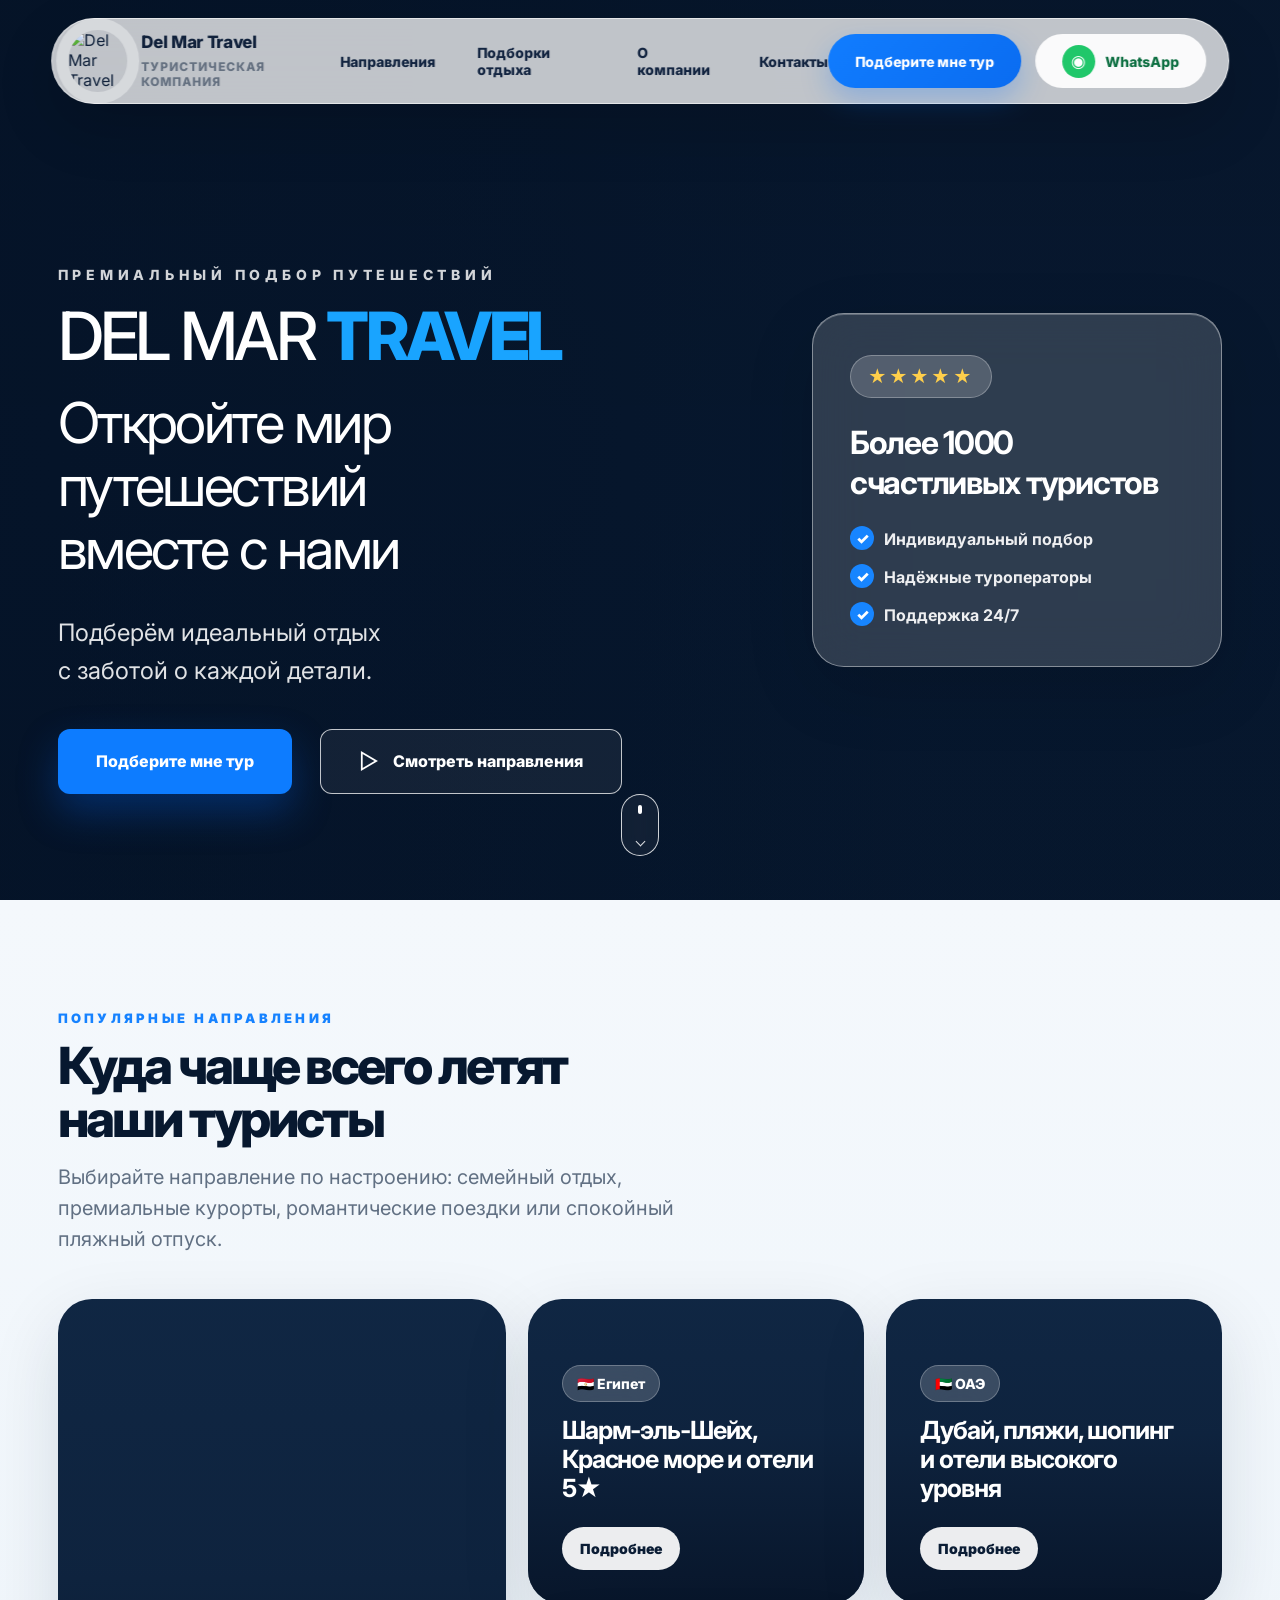
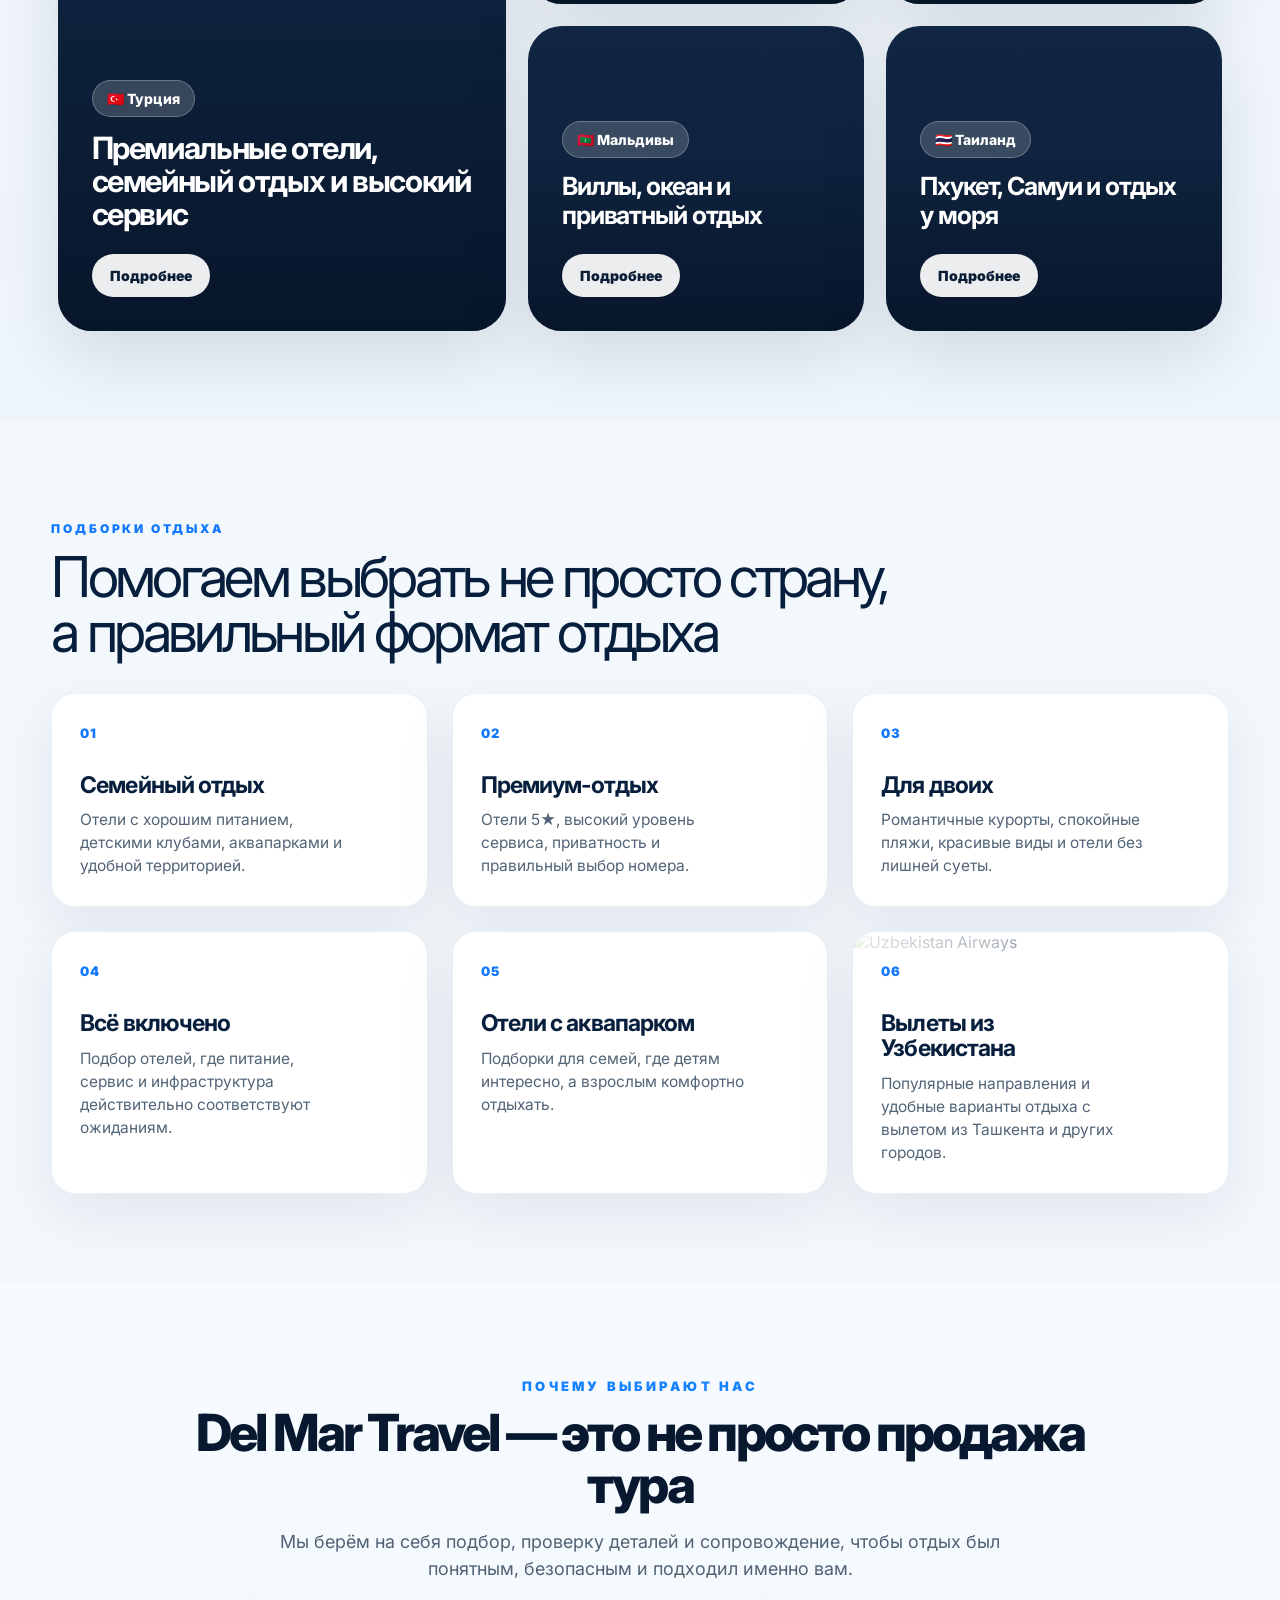
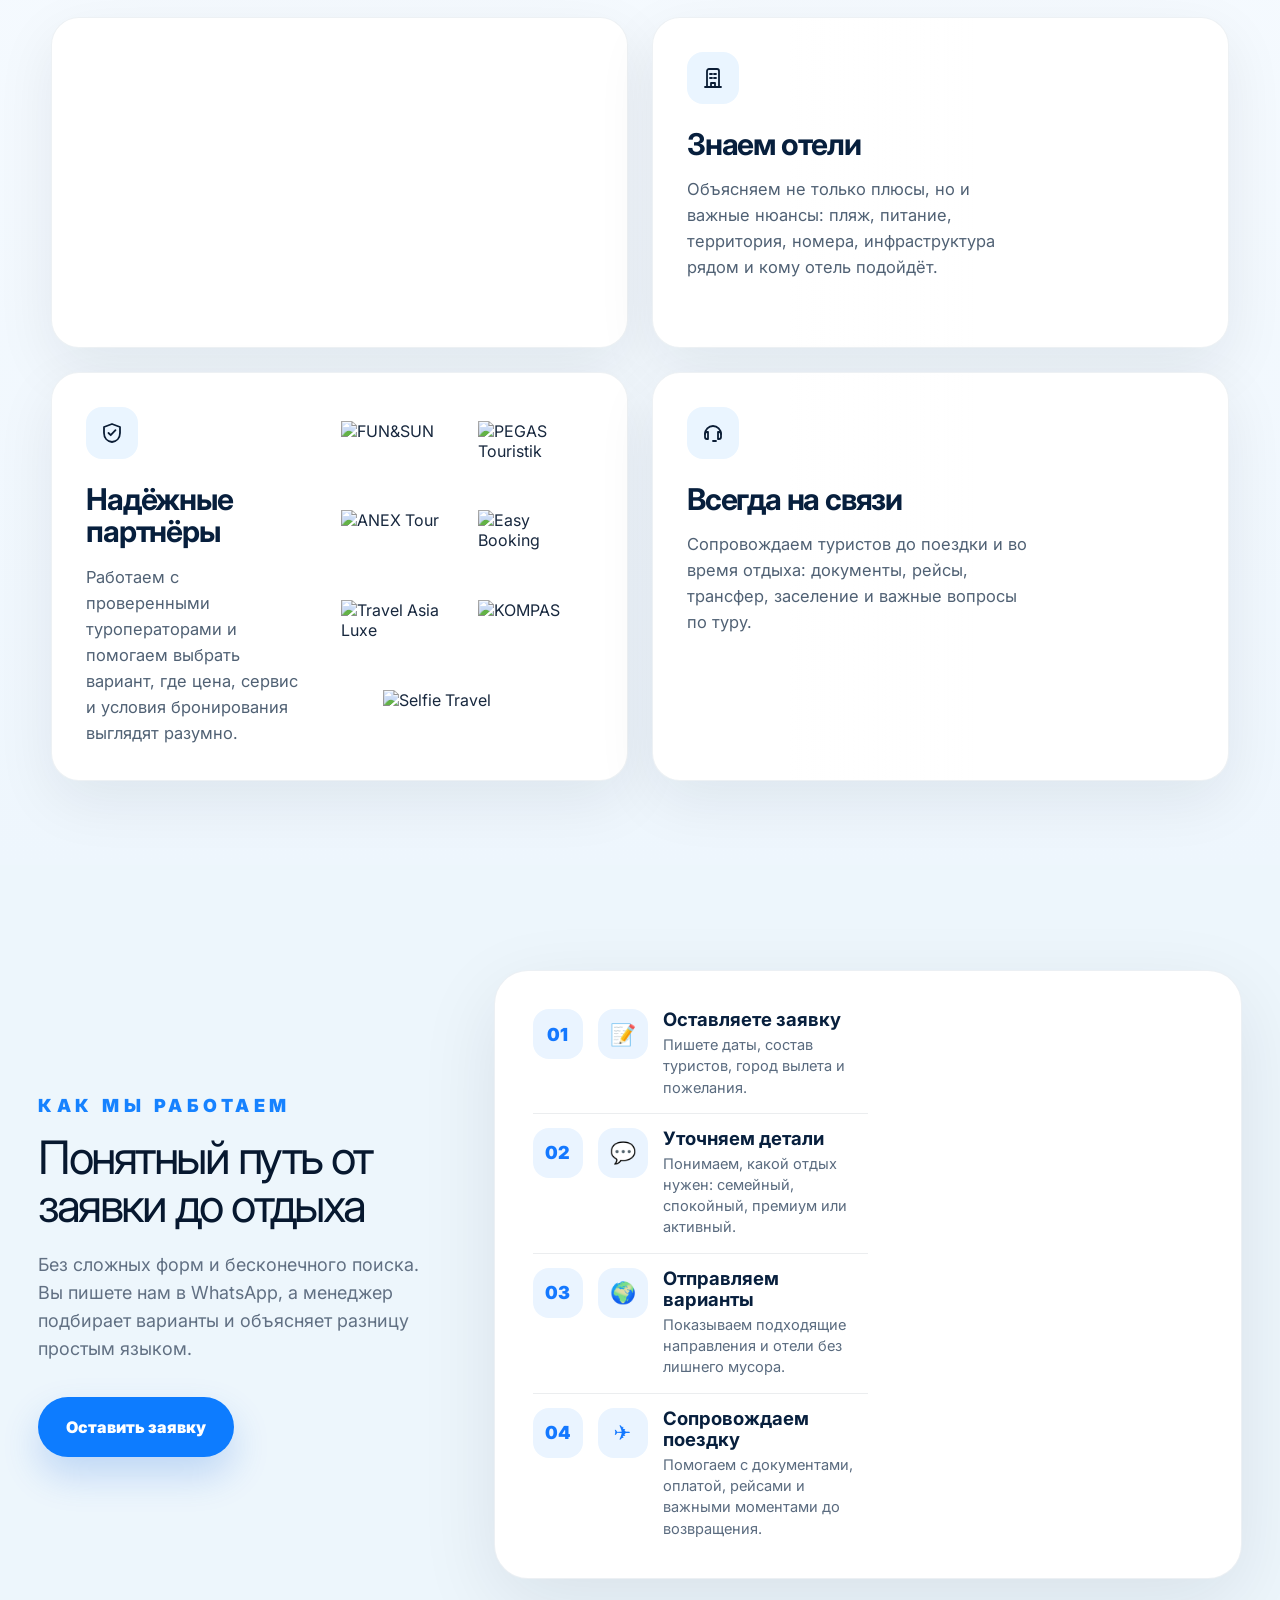
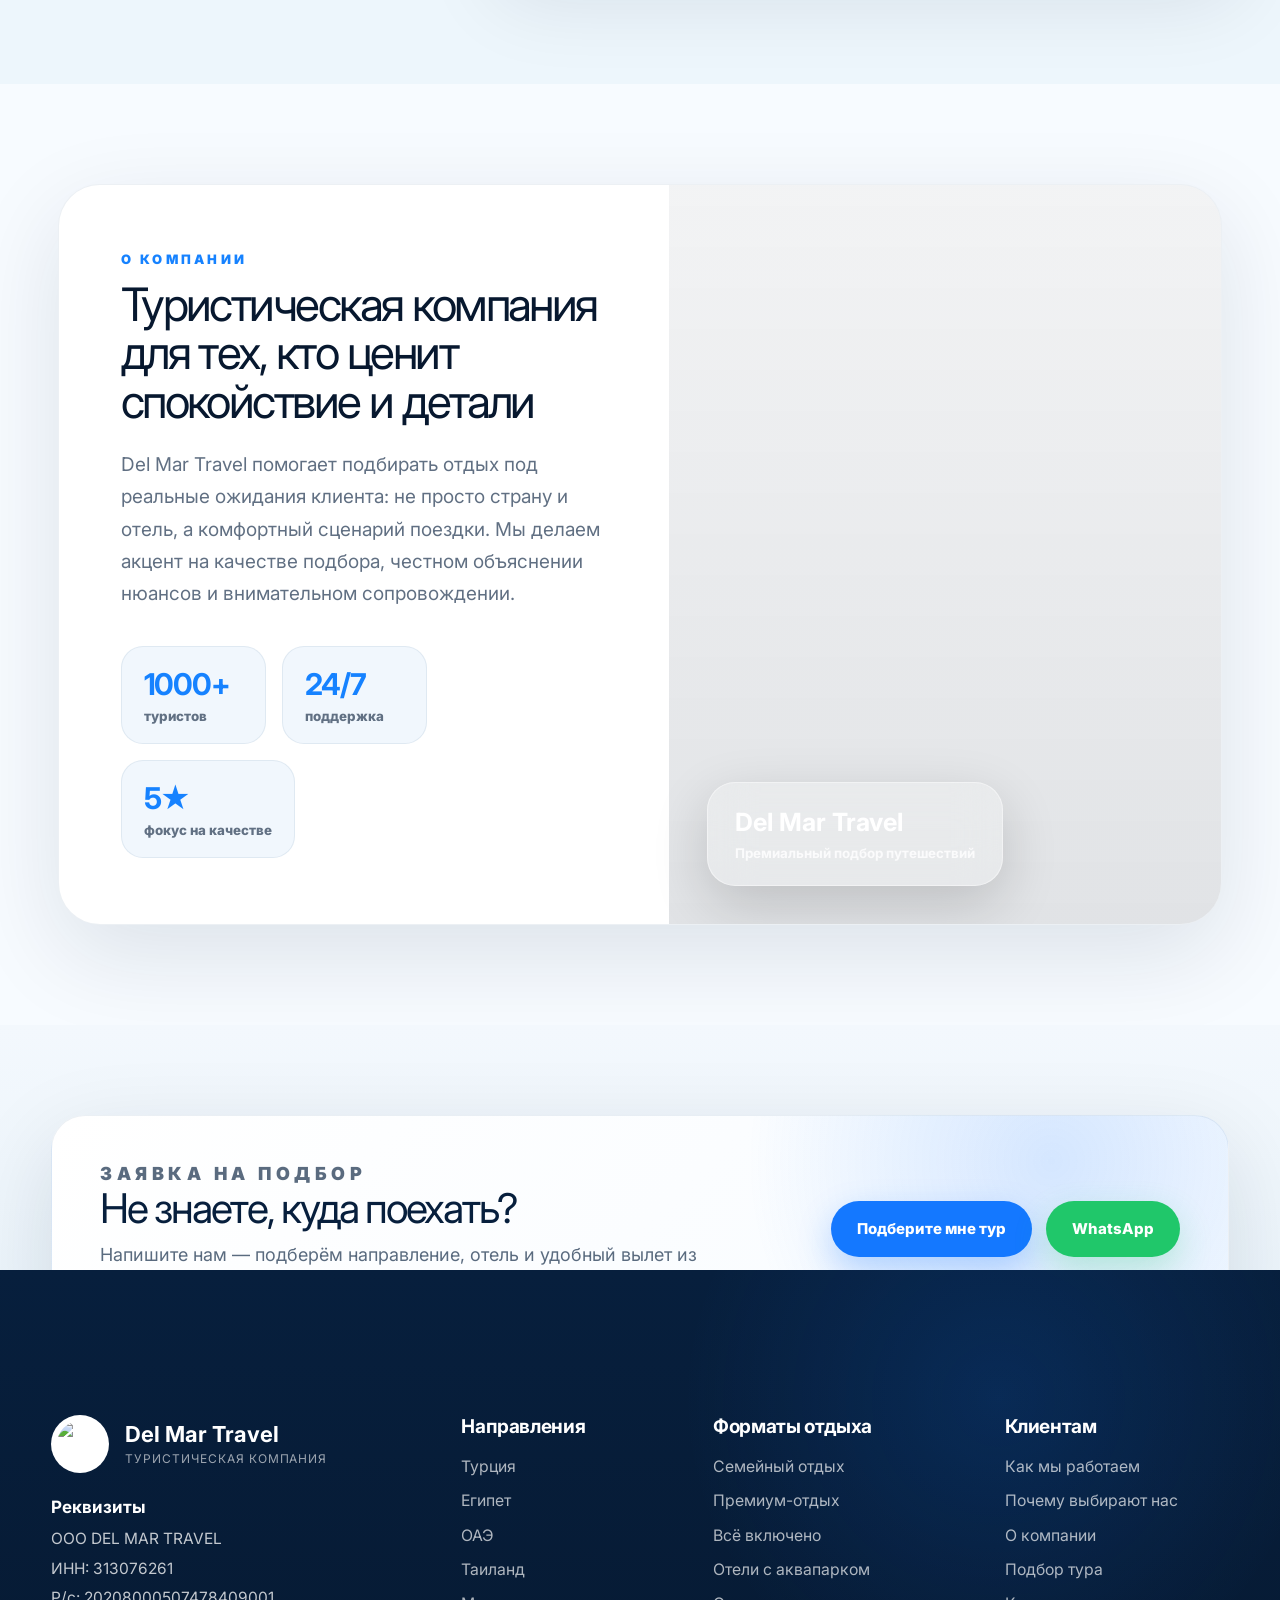
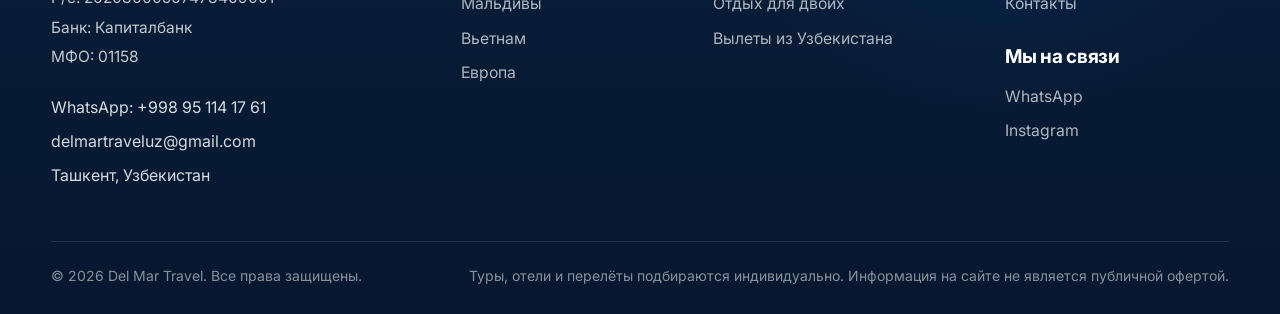
==== index.html @ 2dcfd933 "Add files via upload" ====
<!doctype html>
<html lang="ru">
<head>
  <meta charset="utf-8" />
  <meta name="viewport" content="width=device-width, initial-scale=1" />
  <title>Del Mar Travel — премиальный подбор путешествий</title>
  <meta name="description" content="Del Mar Travel — туристическая компания. Премиальный подбор путешествий с заботой о каждой детали." />
  <link rel="preconnect" href="https://fonts.googleapis.com">
  <link rel="preconnect" href="https://fonts.gstatic.com" crossorigin>
  <link href="https://fonts.googleapis.com/css2?family=Inter:wght@400;500;600;700;800&display=swap" rel="stylesheet">
  <link rel="stylesheet" href="style.css" />
</head>
<body>
   <header class="site-header">
      <a class="brand" href="#top" aria-label="Del Mar Travel">
        <img src="assets/delmar-logo.png" alt="Del Mar Travel logo" />
        <span>
          <strong>Del Mar Travel</strong>
          <small>Туристическая компания</small>
        </span>
      </a>

      <nav class="main-nav" aria-label="Главное меню">
        <a href="#directions">Направления</a>
        <a href="#collections">Подборки отдыха</a>
        <a href="#about">О компании</a>
        <a href="#contacts">Контакты</a>
      </nav>

      <div class="header-actions">
        <a class="btn btn-blue" href="#request">Подберите мне тур</a>
        <a class="btn btn-whatsapp" href="https://wa.me/998951141761" target="_blank" rel="noopener">
          <span class="wa-icon">◉</span> WhatsApp
        </a>
      </div>
    </header>
  <main class="hero" id="top">
    <div class="hero-bg" aria-hidden="true"></div>
    <div class="shade" aria-hidden="true"></div>

   

    <section class="hero-content">
      <div class="copy">
        <p class="eyebrow">Премиальный подбор путешествий</p>
        <h1><span>DEL MAR</span> <em>TRAVEL</em></h1>
        <h2>Откройте мир путешествий<br>вместе с нами</h2>
        <p class="lead">Подберём идеальный отдых<br>с заботой о каждой детали.</p>
        <div class="cta-row">
          <a class="hero-btn primary" href="#request">Подберите мне тур</a>
          <a class="hero-btn ghost" href="#directions"><span class="play">▷</span> Смотреть направления</a>
        </div>
      </div>

      <aside class="trust-card" aria-label="Преимущества Del Mar Travel">
        <div class="stars">★★★★★</div>
        <h3>Более 1000<br>счастливых туристов</h3>
        <ul>
          <li>Индивидуальный подбор</li>
          <li>Надёжные туроператоры</li>
          <li>Поддержка 24/7</li>
        </ul>
      </aside>
    </section>

    <a class="scroll" href="#directions" aria-label="Прокрутить вниз"><span></span><span></span></a>
  </main>


  <section class="directions-section" id="directions">
    <div class="section-head">
      <p class="section-kicker">Популярные направления</p>
      <h2>Куда чаще всего летят<br>наши туристы</h2>
      <p>Выбирайте направление по настроению: семейный отдых, премиальные курорты, романтические поездки или спокойный пляжный отпуск.</p>
    </div>
    <div class="direction-grid">
      <a class="direction-card card-wide turkey" href="#request"><span class="country">🇹🇷 Турция</span><strong>Премиальные отели, семейный отдых и высокий сервис</strong><em>Подробнее</em></a>
      <a class="direction-card egypt" href="#request"><span class="country">🇪🇬 Египет</span><strong>Шарм-эль-Шейх, Красное море и отели 5★</strong><em>Подробнее</em></a>
      <a class="direction-card uae" href="#request"><span class="country">🇦🇪 ОАЭ</span><strong>Дубай, пляжи, шопинг и отели высокого уровня</strong><em>Подробнее</em></a>
      <a class="direction-card maldives" href="#request"><span class="country">🇲🇻 Мальдивы</span><strong>Виллы, океан и приватный отдых</strong><em>Подробнее</em></a>
      <a class="direction-card thailand" href="#request"><span class="country">🇹🇭 Таиланд</span><strong>Пхукет, Самуи и отдых у моря</strong><em>Подробнее</em></a>
    </div>
  </section>

  <section class="collections-section" id="collections">
    <div class="collections-wrap-v3">
      <div class="collections-head-v3">
        <p class="section-kicker">Подборки отдыха</p>
        <h2>Помогаем выбрать не просто страну,<br>а правильный формат отдыха</h2>
      </div>

      <div class="collection-grid-v3">
        <a class="collection-card-v3 family" href="#tour-detail" data-tour="family">
          <span>01</span>
          <strong>Семейный отдых</strong>
          <p>Отели с хорошим питанием, детскими клубами, аквапарками и удобной территорией.</p>
        </a>

        <a class="collection-card-v3 premium" href="#tour-detail" data-tour="premium">
          <span>02</span>
          <strong>Премиум-отдых</strong>
          <p>Отели 5★, высокий уровень сервиса, приватность и правильный выбор номера.</p>
        </a>

        <a class="collection-card-v3 couples" href="#tour-detail" data-tour="couples">
          <span>03</span>
          <strong>Для двоих</strong>
          <p>Романтичные курорты, спокойные пляжи, красивые виды и отели без лишней суеты.</p>
        </a>

        <a class="collection-card-v3 allinclusive" href="#tour-detail" data-tour="allinclusive">
          <span>04</span>
          <strong>Всё включено</strong>
          <p>Подбор отелей, где питание, сервис и инфраструктура действительно соответствуют ожиданиям.</p>
        </a>

        <a class="collection-card-v3 aquapark" href="#tour-detail" data-tour="aquapark">
          <span>05</span>
          <strong>Отели с аквапарком</strong>
          <p>Подборки для семей, где детям интересно, а взрослым комфортно отдыхать.</p>
        </a>

        <a class="collection-card-v3 uzbekistan uzbekistan-card-final" href="#tour-detail" data-tour="uzbekistan">
  <img class="collection-card-photo" src="assets/collections/uzbekistan-airways.jpg" alt="Uzbekistan Airways">
  <span>06</span>
  <strong>Вылеты из Узбекистана</strong>
  <p>Популярные направления и удобные варианты отдыха с вылетом из Ташкента и других городов.</p>
</a>
      </div>
    </div>
  </section>
<section class="tour-detail-section" id="tour-detail">
  <div class="tour-detail-card">
  <div class="tour-detail-bg" aria-hidden="true"></div>
  <button class="tour-detail-close" id="tourDetailClose" type="button" aria-label="Закрыть">×</button>

  <div class="tour-detail-content">
      <p class="section-kicker">Подбор направления</p>
      <h2 id="tourDetailTitle">Лучшие отели Египта</h2>
      <p id="tourDetailText">
        Популярные отели, которые подбираем под ваш бюджет, состав туристов и формат отдыха.
      </p>

      <div class="tour-detail-points">
        <span id="tourDetailPoint1">Проверяем пляж, питание, номера и расположение отеля.</span>
        <span id="tourDetailPoint2">Объясняем не только плюсы, но и важные нюансы до бронирования.</span>
        <span id="tourDetailPoint3">Подбираем варианты под семью, пару, премиум-отдых или спокойный формат.</span>
      </div>

      <div class="tour-detail-actions">
        <a class="tour-detail-btn tour-detail-btn-blue" href="https://wa.me/998951141761" target="_blank" rel="noopener">Подберите мне тур</a>
        <a class="tour-detail-btn tour-detail-btn-green" href="https://wa.me/998951141761" target="_blank" rel="noopener">WhatsApp</a>
      </div>
    </div>
  </div>
</section>
  <section class="why-section" id="why">
    <div class="section-head centered">
      <p class="section-kicker">Почему выбирают нас</p>
      <h2>Del Mar Travel — это не просто продажа тура</h2>
      <p>Мы берём на себя подбор, проверку деталей и сопровождение, чтобы отдых был понятным, безопасным и подходил именно вам.</p>
    </div>
    <div class="why-grid premium-why-grid">
      <article class="why-card premium-card feature-card personal-card">
        <div class="card-icon" aria-hidden="true">
          <svg viewBox="0 0 24 24"><path d="M8 7V6a4 4 0 0 1 8 0v1"/><path d="M6 7h12a2 2 0 0 1 2 2v9a3 3 0 0 1-3 3H7a3 3 0 0 1-3-3V9a2 2 0 0 1 2-2Z"/><path d="M9 7v14M15 7v14"/></svg>
        </div>
        <div class="card-copy">
          <h3>Индивидуальный<br>подбор</h3>
          <p>Не предлагаем случайные варианты. Сначала уточняем состав туристов, бюджет, ожидания, стиль отдыха и только потом подбираем направление и отель.</p>
        </div>
      </article>

      <article class="why-card premium-card image-card hotel-card">
        <div class="card-icon" aria-hidden="true">
          <svg viewBox="0 0 24 24"><path d="M4 21h16"/><path d="M6 21V5a2 2 0 0 1 2-2h8a2 2 0 0 1 2 2v16"/><path d="M9 8h2M13 8h2M9 12h2M13 12h2M10 21v-4h4v4"/></svg>
        </div>
        <div class="card-copy">
          <h3>Знаем отели</h3>
          <p>Объясняем не только плюсы, но и важные нюансы: пляж, питание, территория, номера, инфраструктура рядом и кому отель подойдёт.</p>
        </div>
      </article>

      <article class="why-card premium-card partners-card">
        <div class="card-icon" aria-hidden="true">
          <svg viewBox="0 0 24 24"><path d="M12 3 20 6v6c0 5-3.4 8.3-8 9-4.6-.7-8-4-8-9V6l8-3Z"/><path d="m8.5 12 2.2 2.2 4.8-5"/></svg>
        </div>
        <div class="partners-copy">
          <h3>Надёжные<br>партнёры</h3>
          <p>Работаем с проверенными туроператорами и помогаем выбрать вариант, где цена, сервис и условия бронирования выглядят разумно.</p>
        </div>
        <div class="partner-logos" aria-label="Туроператоры-партнёры">
          <img src="assets/operators/funsun.svg" alt="FUN&amp;SUN">
          <img src="assets/operators/pegas.svg" alt="PEGAS Touristik">
          <img src="assets/operators/anex.svg" alt="ANEX Tour">
          <img src="assets/operators/easybooking.svg" alt="Easy Booking">
          <img src="assets/operators/travelasialuxe.svg" alt="Travel Asia Luxe">
          <img src="assets/operators/kompas.svg" alt="KOMPAS">
          <img src="assets/operators/selfie.svg" alt="Selfie Travel">
        </div>
      </article>

      <article class="why-card premium-card image-card support-card">
        <div class="card-icon" aria-hidden="true">
          <svg viewBox="0 0 24 24"><path d="M4 13a8 8 0 0 1 16 0"/><path d="M4 13v3a2 2 0 0 0 2 2h1v-7H6a2 2 0 0 0-2 2ZM20 13v3a2 2 0 0 1-2 2h-1v-7h1a2 2 0 0 1 2 2Z"/><path d="M15 20h-3"/></svg>
        </div>
        <div class="card-copy">
          <h3>Всегда на связи</h3>
          <p>Сопровождаем туристов до поездки и во время отдыха: документы, рейсы, трансфер, заселение и важные вопросы по туру.</p>
        </div>
      </article>
    </div>
  </section>

  <section class="process-section" id="process">
    <div class="process-wrap process-wrap-v3">
      <div class="process-copy">
        <p class="section-kicker">Как мы работаем</p>
        <h2>Понятный путь от заявки до отдыха</h2>
        <p>Без сложных форм и бесконечного поиска. Вы пишете нам в WhatsApp, а менеджер подбирает варианты и объясняет разницу простым языком.</p>
        <a class="process-btn" href="#request">Оставить заявку</a>
      </div>

      <div class="process-card-v3">
        <div class="process-list-v3">
          <div class="process-row-v3"><b>01</b><span>📝</span><div><strong>Оставляете заявку</strong><p>Пишете даты, состав туристов, город вылета и пожелания.</p></div></div>
          <div class="process-row-v3"><b>02</b><span>💬</span><div><strong>Уточняем детали</strong><p>Понимаем, какой отдых нужен: семейный, спокойный, премиум или активный.</p></div></div>
          <div class="process-row-v3"><b>03</b><span>🌍</span><div><strong>Отправляем варианты</strong><p>Показываем подходящие направления и отели без лишнего мусора.</p></div></div>
          <div class="process-row-v3"><b>04</b><span>✈️</span><div><strong>Сопровождаем поездку</strong><p>Помогаем с документами, оплатой, рейсами и важными моментами до возвращения.</p></div></div>
        </div>
        <div class="process-photo-v3"></div>
      </div>
    </div>
  </section>

  <section class="about-section" id="about">
    <div class="about-card">
      <div class="about-text">
        <p class="section-kicker">О компании</p>
        <h2>Туристическая компания для тех, кто ценит спокойствие и детали</h2>
        <p>Del Mar Travel помогает подбирать отдых под реальные ожидания клиента: не просто страну и отель, а комфортный сценарий поездки. Мы делаем акцент на качестве подбора, честном объяснении нюансов и внимательном сопровождении.</p>
        <div class="about-stats">
          <span><strong>1000+</strong><small>туристов</small></span>
          <span><strong>24/7</strong><small>поддержка</small></span>
          <span><strong>5★</strong><small>фокус на качестве</small></span>
        </div>
      </div>
      <div class="about-visual"><div class="mini-card"><strong>Del Mar Travel</strong><small>Премиальный подбор путешествий</small></div></div>
    </div>
  </section>

  <section class="footer-cta" id="request">
  <div class="footer-cta__inner">
    <div>
      <p class="section-kicker">Заявка на подбор</p>
      <h2>Не знаете, куда поехать?</h2>
      <p>Напишите нам — подберём направление, отель и удобный вылет из Узбекистана.</p>
    </div>

    <div class="footer-cta__actions">
      <a class="footer-cta__btn footer-cta__btn--blue" href="https://wa.me/998951141761" target="_blank" rel="noopener">
        Подберите мне тур
      </a>
      <a class="footer-cta__btn footer-cta__btn--whatsapp" href="https://wa.me/998951141761" target="_blank" rel="noopener">
        WhatsApp
      </a>
    </div>
  </div>
</section>

<footer class="site-footer" id="contacts">
  <div class="footer-wrap">
    <div class="footer-brand">
      <div class="footer-logo-row">
        <img src="assets/delmar-logo.png" alt="Del Mar Travel">
        <div>
          <strong>Del Mar Travel</strong>
          <span>туристическая компания</span>
        </div>
      </div>

      <div class="footer-requisites-clean">
  <strong>Реквизиты</strong>
  <span>ООО DEL MAR TRAVEL</span>
  <span>ИНН: 313076261</span>
  <span>Р/с: 20208000507478409001</span>
  <span>Банк: Капиталбанк</span>
  <span>МФО: 01158</span>
</div>

      <div class="footer-contacts">
        <a href="https://wa.me/998951141761" target="_blank" rel="noopener">WhatsApp: +998 95 114 17 61</a>
        <a href="mailto:delmartraveluz@gmail.com">delmartraveluz@gmail.com</a>
        <span>Ташкент, Узбекистан</span>
      </div>
    </div>

    <div class="footer-column">
      <h3>Направления</h3>
      <a href="#directions">Турция</a>
      <a href="#directions">Египет</a>
      <a href="#directions">ОАЭ</a>
      <a href="#directions">Таиланд</a>
      <a href="#directions">Мальдивы</a>
      <a href="#directions">Вьетнам</a>
      <a href="#directions">Европа</a>
    </div>

    <div class="footer-column">
      <h3>Форматы отдыха</h3>
      <a href="#collections">Семейный отдых</a>
      <a href="#collections">Премиум-отдых</a>
      <a href="#collections">Всё включено</a>
      <a href="#collections">Отели с аквапарком</a>
      <a href="#collections">Отдых для двоих</a>
      <a href="#collections">Вылеты из Узбекистана</a>
    </div>

    <div class="footer-column">
      <h3>Клиентам</h3>
      <a href="#process">Как мы работаем</a>
      <a href="#why">Почему выбирают нас</a>
      <a href="#about">О компании</a>
      <a href="#request">Подбор тура</a>
      <a href="#contacts">Контакты</a>

      <div class="footer-socials">
        <h3>Мы на связи</h3>
        <a href="https://wa.me/998951141761" target="_blank" rel="noopener">WhatsApp</a>
        <a href="#" target="_blank" rel="noopener">Instagram</a>
      </div>
    </div>
  </div>

  <div class="footer-bottom">
    <p>© 2026 Del Mar Travel. Все права защищены.</p>
    <p>Туры, отели и перелёты подбираются индивидуально. Информация на сайте не является публичной офертой.</p>
  </div>
</footer>


  <script>
  const header = document.querySelector('.site-header');
  window.addEventListener('scroll', () => {
    header.classList.toggle('is-scrolled', window.scrollY > 20);
  });

  const tourDetails = {
    egypt: {
      title: 'Лучшие отели Египта',
      text: 'Популярные отели Египта для отдыха на Красном море: Шарм-эль-Шейх, Хургада и премиальные семейные курорты.',
      image: 'assets/stage3-beach.jpg',
      points: [
        'Проверяем пляж, заход в море, питание и состояние номеров.',
        'Подбираем отели под семью, пару или спокойный премиальный отдых.',
        'Объясняем разницу между похожими отелями до бронирования.'
      ]
    },
    turkey: {
      title: 'Семейные и премиальные отели Турции',
      text: 'Подбираем Турцию под формат отдыха: Белек, Кемер, Сиде, Анталья, Бодрум и хорошие отели 5★.',
      image: 'assets/collections/premium.jpg',
      points: [
        'Смотрим питание, территорию, пляж, номера и инфраструктуру.',
        'Подбираем отели с аквапарком, детскими клубами или спокойной атмосферой.',
        'Помогаем выбрать между похожими курортами и концепциями.'
      ]
    },
    uae: {
      title: 'Отдых в ОАЭ с правильным выбором отеля',
      text: 'Дубай, Абу-Даби, Шарджа и Рас-эль-Хайма — подбираем отель под сезон, бюджет и стиль отдыха.',
      image: 'assets/collections/premium.jpg',
      points: [
        'Объясняем разницу между эмиратами простым языком.',
        'Проверяем расположение, пляж, питание и транспорт.',
        'Подбираем варианты для семьи, пары или премиального отдыха.'
      ]
    },
    thailand: {
      title: 'Таиланд: Пхукет, Паттайя и острова',
      text: 'Подбираем Таиланд с учётом сезона, пляжа, инфраструктуры рядом и удобства перелёта.',
      image: 'assets/collections/couples.jpg',
      points: [
        'Смотрим район, пляж и что находится рядом с отелем.',
        'Подбираем отели для спокойного, семейного или активного отдыха.',
        'Объясняем, где лучше отдыхать по месяцам.'
      ]
    },
    maldives: {
      title: 'Мальдивы под ваш формат отдыха',
      text: 'Подбираем остров, питание, виллу и трансфер, чтобы отдых соответствовал ожиданиям.',
      image: 'assets/collections/couples.jpg',
      points: [
        'Сравниваем острова, питание, риф, пляж и тип виллы.',
        'Объясняем разницу между beach villa, water villa и family villa.',
        'Подбираем варианты для пары, семьи или премиального отдыха.'
      ]
    },
    vietnam: {
      title: 'Вьетнам: море, отели и удобный сезон',
      text: 'Фукуок, Нячанг и Камрань — подбираем отели с хорошим пляжем, питанием и инфраструктурой.',
      image: 'assets/collections/family.jpg',
      points: [
        'Учитываем сезон, пляж, район и удобство перелёта.',
        'Подбираем отели для семьи, пары или спокойного отдыха.',
        'Объясняем плюсы и нюансы каждого курорта.'
      ]
    },
    family: {
      title: 'Отели для семейного отдыха',
      text: 'Подбираем отели, где удобно детям и спокойно взрослым: питание, территория, клубы и аквапарки.',
      image: 'assets/collections/family.jpg',
      points: [
        'Проверяем детские клубы, питание и безопасность территории.',
        'Подбираем номера под состав семьи.',
        'Смотрим, чтобы детям было интересно, а взрослым комфортно.'
      ]
    },
    premium: {
      title: 'Премиум-отдых и отели 5★',
      text: 'Подбираем отели высокого уровня, где важны сервис, приватность, питание и правильный номер.',
      image: 'assets/collections/premium.jpg',
      points: [
        'Смотрим уровень сервиса, рестораны, пляж и номерной фонд.',
        'Подбираем отели без лишней суеты и компромиссов.',
        'Объясняем, за что реально стоит платить.'
      ]
    },
    couples: {
      title: 'Отдых для двоих',
      text: 'Романтичные курорты, спокойные пляжи, красивые виды и отели без лишней суеты.',
      image: 'assets/collections/couples.jpg',
      points: [
        'Подбираем спокойные отели и красивые локации.',
        'Смотрим пляж, приватность и атмосферу.',
        'Помогаем выбрать направление под сезон и бюджет.'
      ]
    },
    allinclusive: {
      title: 'Отели «всё включено»',
      text: 'Подбираем отели, где питание, сервис и инфраструктура действительно соответствуют ожиданиям.',
      image: 'assets/collections/buffet.jpg',
      points: [
        'Смотрим качество питания, бары, рестораны и концепцию.',
        'Объясняем, где all inclusive действительно сильный.',
        'Подбираем варианты под семью, пару или премиальный отдых.'
      ]
    },
    aquapark: {
      title: 'Отели с аквапарком',
      text: 'Подборки для семей, где детям интересно, а взрослым комфортно отдыхать.',
      image: 'assets/collections/aquapark.jpg',
      points: [
        'Смотрим водные горки, бассейны и возраст детей.',
        'Проверяем территорию, питание и семейную инфраструктуру.',
        'Подбираем отели, где аквапарк — реальный плюс, а не просто картинка.'
      ]
    },
    uzbekistan: {
      title: 'Вылеты из Узбекистана',
      text: 'Популярные направления и удобные варианты отдыха с вылетом из Ташкента и других городов.',
      image: 'assets/collections/uzbekistan-airways.jpg',
      points: [
        'Подбираем направления с удобными перелётами из Узбекистана.',
        'Смотрим стыковки, длительность дороги и сезонность.',
        'Помогаем выбрать оптимальный маршрут под бюджет и даты.'
      ]
    }
  };

  const detailTitle = document.getElementById('tourDetailTitle');
  const detailText = document.getElementById('tourDetailText');
  const detailBg = document.querySelector('.tour-detail-bg');
  const detailSection = document.getElementById('tour-detail');
  const point1 = document.getElementById('tourDetailPoint1');
  const point2 = document.getElementById('tourDetailPoint2');
  const point3 = document.getElementById('tourDetailPoint3');

  function openTourDetail(key) {
    const data = tourDetails[key];
    if (!data) return;
    detailSection.classList.add('is-open');

    detailTitle.textContent = data.title;
    detailText.textContent = data.text;
    point1.textContent = data.points[0];
    point2.textContent = data.points[1];
    point3.textContent = data.points[2];
    detailBg.style.backgroundImage =
      `linear-gradient(90deg, rgba(7,31,61,.92) 0%, rgba(7,31,61,.76) 42%, rgba(7,31,61,.22) 72%, rgba(7,31,61,0) 100%), url("${data.image}")`;

    document.querySelectorAll('.tour-detail-trigger').forEach(item => item.classList.remove('is-active'));
    document.querySelectorAll(`[data-tour="${key}"]`).forEach(item => item.classList.add('is-active'));

    document.body.classList.add('modal-open');
  }

  document.querySelectorAll('[data-tour]').forEach(card => {
    card.classList.add('tour-detail-trigger');

    card.addEventListener('click', function (event) {
      event.preventDefault();
      openTourDetail(this.dataset.tour);
    });
  });
const detailClose = document.getElementById('tourDetailClose');

function closeTourDetail() {
  if (detailSection) {
    detailSection.classList.remove('is-open');
  }

  document.body.classList.remove('modal-open');
}

if (detailClose) {
  detailClose.addEventListener('click', closeTourDetail);
}

if (detailSection) {
  detailSection.addEventListener('click', function (event) {
    if (event.target === detailSection) {
      closeTourDetail();
    }
  });
}

document.addEventListener('keydown', function (event) {
  if (event.key === 'Escape') {
    closeTourDetail();
  }
});
</script>
</body>
</html>
---- style.css ----
:root{
  --blue:#1682ff;
  --blue2:#20a7f3;
  --dark:#07182f;
  --white:#fff;
}
*{box-sizing:border-box}
html{scroll-behavior:smooth}
body{margin:0;font-family:Inter,system-ui,-apple-system,Segoe UI,Arial,sans-serif;color:#fff;background:#07182f}
a{text-decoration:none;color:inherit}
.hero{position:relative;min-height:100vh;overflow:hidden;isolation:isolate}
.hero-bg{position:absolute;inset:0;background:url('assets/hero-bg.jpg') center/cover no-repeat;z-index:-3;transform:scale(1.005);animation:slowZoom 18s ease-in-out infinite alternate}
.shade{position:absolute;inset:0;z-index:-2;background:linear-gradient(90deg,rgba(3,16,35,.52) 0%,rgba(3,16,35,.30) 43%,rgba(3,16,35,.05) 72%),linear-gradient(180deg,rgba(0,0,0,.06) 0%,rgba(0,0,0,0) 55%,rgba(6,22,43,.42) 100%)}
.site-header{position:fixed;top:22px;left:50%;transform:translateX(-50%);width:min(1430px,91vw);height:86px;z-index:20;display:flex;align-items:center;justify-content:space-between;padding:0 22px 0 16px;border:1px solid rgba(255,255,255,.58);border-radius:999px;background:rgba(255,255,255,.75);backdrop-filter:blur(20px);-webkit-backdrop-filter:blur(20px);box-shadow:0 22px 60px rgba(0,0,0,.16);transition:.35s ease}
.site-header.is-scrolled{top:14px;height:76px;background:rgba(255,255,255,.88);box-shadow:0 16px 42px rgba(0,0,0,.12)}
.brand{display:flex;align-items:center;gap:14px;color:#10213b;min-width:255px}
.brand img{width:62px;height:62px;border-radius:50%;box-shadow:0 0 0 12px rgba(255,255,255,.35)}
.brand strong{display:block;font-size:17px;line-height:1;font-weight:800;letter-spacing:-.02em}.brand small{display:block;margin-top:8px;color:#657181;text-transform:uppercase;font-size:12px;font-weight:800;letter-spacing:.08em}
.main-nav{display:flex;gap:42px;align-items:center;color:#132541;font-size:14px;font-weight:800}.main-nav a{position:relative}.main-nav a:after{content:"";position:absolute;left:0;right:0;bottom:-9px;height:2px;border-radius:20px;background:var(--blue);transform:scaleX(0);transition:.25s ease}.main-nav a:hover{color:var(--blue)}.main-nav a:hover:after{transform:scaleX(1)}
.header-actions{display:flex;align-items:center;gap:14px}.btn{height:54px;padding:0 27px;border-radius:999px;display:inline-flex;align-items:center;justify-content:center;font-weight:800;font-size:14px;white-space:nowrap}.btn-blue{background:linear-gradient(135deg,#117dff,#0a6cf1);color:white;box-shadow:0 12px 28px rgba(15,118,255,.28)}.btn-whatsapp{background:rgba(255,255,255,.92);color:#0d6f42;gap:10px}.wa-icon{display:inline-grid;place-items:center;width:33px;height:33px;border-radius:50%;background:#20c76a;color:white;font-size:17px;line-height:1}
.hero-content{position:relative;z-index:4;width:min(1430px,91vw);min-height:100vh;margin:0 auto;display:grid;grid-template-columns:minmax(520px,1fr) 480px;align-items:center;gap:80px;padding-top:80px}.copy{padding-top:80px;animation:fadeUp .9s ease both}.eyebrow{text-transform:uppercase;letter-spacing:.34em;font-size:14px;font-weight:800;color:rgba(255,255,255,.82);margin:0 0 22px}h1{margin:0 0 22px;font-size:clamp(58px,5.2vw,86px);line-height:.96;letter-spacing:-.055em;font-weight:500;white-space:nowrap}h1 span{font-weight:500;color:white}h1 em{font-style:normal;font-weight:800;color:#19a4ff}h2{margin:0;font-size:clamp(38px,4.4vw,64px);line-height:1.12;font-weight:400;letter-spacing:-.045em}.lead{margin:34px 0 0;font-size:24px;line-height:1.55;color:rgba(255,255,255,.88);font-weight:400}.cta-row{display:flex;gap:28px;margin-top:40px}.hero-btn{height:65px;border-radius:12px;padding:0 38px;display:inline-flex;align-items:center;justify-content:center;font-size:16px;font-weight:800;transition:.25s ease}.hero-btn:hover{transform:translateY(-3px)}.hero-btn.primary{background:#0d7cff;color:#fff;box-shadow:0 18px 38px rgba(0,92,220,.34)}.hero-btn.ghost{min-width:285px;border:1px solid rgba(255,255,255,.74);background:rgba(255,255,255,.06);backdrop-filter:blur(12px);gap:14px}.play{font-size:22px;font-weight:400}
.trust-card{justify-self:end;width:410px;min-height:315px;border:1px solid rgba(255,255,255,.42);border-radius:32px;padding:41px 37px;background:rgba(255,255,255,.16);backdrop-filter:blur(24px);-webkit-backdrop-filter:blur(24px);box-shadow:0 22px 70px rgba(0,0,0,.12),inset 0 1px 0 rgba(255,255,255,.25);animation:fadeCard 1s .18s ease both}.stars{display:inline-flex;letter-spacing:.12em;color:#ffcf4b;font-size:18px;padding:10px 17px;border-radius:999px;background:rgba(255,255,255,.18);border:1px solid rgba(255,255,255,.28);margin-bottom:25px}.trust-card h3{margin:0 0 26px;font-size:32px;line-height:1.25;letter-spacing:-.04em}.trust-card ul{list-style:none;margin:0;padding:0;display:grid;gap:18px}.trust-card li{position:relative;padding-left:34px;font-size:16px;font-weight:700;color:rgba(255,255,255,.92)}.trust-card li:before{content:"✓";position:absolute;left:0;top:-3px;width:24px;height:24px;border-radius:50%;display:grid;place-items:center;background:#1785ff;color:#fff;font-size:15px;font-weight:900}
.scroll{position:absolute;left:50%;bottom:44px;transform:translateX(-50%);width:38px;height:62px;border:1px solid rgba(255,255,255,.8);border-radius:999px;display:grid;place-items:center;gap:3px;background:rgba(255,255,255,.05);backdrop-filter:blur(8px);z-index:5}.scroll span:first-child{width:4px;height:9px;border-radius:9px;background:#fff;animation:wheel 1.5s ease-in-out infinite}.scroll span:last-child{width:7px;height:7px;border-right:1px solid #fff;border-bottom:1px solid #fff;transform:rotate(45deg);opacity:.85}
.placeholder{min-height:240px;display:grid;place-items:center;background:#f4f8fc;color:#0b1d35;font-size:22px;font-weight:700}
@keyframes slowZoom{from{transform:scale(1.005)}to{transform:scale(1.035)}}@keyframes fadeUp{from{opacity:0;transform:translateY(24px)}to{opacity:1;transform:translateY(0)}}@keyframes fadeCard{from{opacity:0;transform:translateY(24px) scale(.97)}to{opacity:1;transform:translateY(0) scale(1)}}@keyframes wheel{0%,100%{transform:translateY(-5px);opacity:.4}50%{transform:translateY(8px);opacity:1}}
@media(max-width:1100px){.main-nav{display:none}.hero-content{grid-template-columns:1fr;gap:30px;align-content:center}.trust-card{justify-self:start;width:min(420px,100%)}h1{white-space:normal}.header-actions .btn-blue{display:none}}
@media(max-width:680px){.site-header{height:72px;top:12px;width:94vw;padding:0 12px}.brand{min-width:auto}.brand img{width:48px;height:48px;box-shadow:0 0 0 8px rgba(255,255,255,.35)}.brand strong{font-size:14px}.brand small{font-size:9px}.btn-whatsapp{height:46px;padding:0 14px;font-size:0}.wa-icon{margin:0}.hero-content{width:88vw;padding-top:90px}.copy{padding-top:40px}.eyebrow{font-size:10px;letter-spacing:.24em}h1{font-size:44px}h2{font-size:37px}.lead{font-size:18px}.cta-row{flex-direction:column;gap:12px}.hero-btn{height:56px;width:100%;padding:0 18px}.trust-card{padding:28px 24px;border-radius:26px}.trust-card h3{font-size:27px}.scroll{display:none}}

/* Stage 2 — Directions + Collections */
.directions-section,.collections-section{background:#f4f8fc;color:#0b1d35;padding:110px 0 90px}.directions-section{background:linear-gradient(180deg,#f4f8fc 0%,#eef5fb 100%)}.section-head{width:min(1430px,91vw);margin:0 auto 44px}.section-kicker{margin:0 0 13px;text-transform:uppercase;letter-spacing:.25em;color:#1682ff;font-size:13px;font-weight:900}.section-head h2{margin:0;color:#07182f;font-size:clamp(38px,4vw,62px);font-weight:800;letter-spacing:-.055em;line-height:1.03}.section-head p:not(.section-kicker){margin:18px 0 0;max-width:690px;color:#617083;font-size:20px;line-height:1.55}.section-head.compact{margin-bottom:35px}.direction-grid{width:min(1430px,91vw);margin:0 auto;display:grid;grid-template-columns:1.2fr .9fr .9fr;grid-auto-rows:305px;gap:22px}.direction-card{position:relative;overflow:hidden;border-radius:34px;padding:34px;display:flex;flex-direction:column;justify-content:flex-end;min-height:280px;background:#102744;color:#fff;box-shadow:0 24px 70px rgba(11,29,53,.12);isolation:isolate;transition:.35s ease}.direction-card:before{content:"";position:absolute;inset:0;background-size:cover;background-position:center;z-index:-2;transition:.65s ease}.direction-card:after{content:"";position:absolute;inset:0;z-index:-1;background:linear-gradient(180deg,rgba(6,18,37,.03) 0%,rgba(6,18,37,.18) 43%,rgba(6,18,37,.82) 100%)}.direction-card:hover{transform:translateY(-7px);box-shadow:0 30px 90px rgba(11,29,53,.19)}.direction-card:hover:before{transform:scale(1.06)}.direction-card.card-wide{grid-row:span 2}.direction-card .country{display:inline-flex;width:max-content;margin-bottom:14px;padding:9px 14px;border-radius:999px;background:rgba(255,255,255,.18);border:1px solid rgba(255,255,255,.26);backdrop-filter:blur(14px);font-size:14px;font-weight:800}.direction-card strong{max-width:620px;font-size:clamp(24px,2.4vw,42px);line-height:1.08;letter-spacing:-.045em}.direction-card:not(.card-wide) strong{font-size:25px;line-height:1.16}.direction-card em{font-style:normal;width:max-content;margin-top:24px;padding:13px 18px;border-radius:999px;background:rgba(255,255,255,.92);color:#0b1d35;font-size:14px;font-weight:900}.turkey:before{background-image:url('https://images.unsplash.com/photo-1524231757912-21f4fe3a7200?auto=format&fit=crop&w=1600&q=80')}.egypt:before{background-image:url('https://images.unsplash.com/photo-1539768942893-daf53e448371?auto=format&fit=crop&w=1200&q=80')}.uae:before{background-image:url('https://images.unsplash.com/photo-1512453979798-5ea266f8880c?auto=format&fit=crop&w=1200&q=80')}.maldives:before{background-image:url('https://images.unsplash.com/photo-1514282401047-d79a71a590e8?auto=format&fit=crop&w=1200&q=80')}.thailand:before{background-image:url('https://images.unsplash.com/photo-1504214208698-ea1916a2195a?auto=format&fit=crop&w=1200&q=80')}
.collection-grid{width:min(1430px,91vw);margin:0 auto;display:grid;grid-template-columns:repeat(3,1fr);gap:18px}.collection-card{position:relative;min-height:220px;padding:30px;border-radius:30px;background:rgba(255,255,255,.74);border:1px solid rgba(19,67,112,.08);box-shadow:0 18px 50px rgba(11,29,53,.07);color:#0b1d35;overflow:hidden;transition:.28s ease}.collection-card:before{content:"";position:absolute;right:-60px;top:-70px;width:190px;height:190px;border-radius:50%;background:linear-gradient(135deg,rgba(22,130,255,.18),rgba(32,199,106,.10));transition:.4s ease}.collection-card:hover{transform:translateY(-5px);box-shadow:0 24px 70px rgba(11,29,53,.12)}.collection-card:hover:before{transform:scale(1.25)}.collection-card span{display:block;margin-bottom:34px;color:#1682ff;font-size:13px;font-weight:900;letter-spacing:.18em}.collection-card strong{display:block;font-size:25px;letter-spacing:-.03em;margin-bottom:12px}.collection-card p{margin:0;color:#647287;font-size:16px;line-height:1.55;max-width:330px}.request-strip{width:min(1430px,91vw);margin:0 auto 100px;padding:44px 50px;border-radius:34px;background:linear-gradient(135deg,#07182f,#0b3b6f 62%,#1682ff);color:#fff;display:flex;align-items:center;justify-content:space-between;gap:30px;box-shadow:0 28px 80px rgba(7,24,47,.24)}.request-strip h2{margin:0;max-width:820px;font-size:clamp(30px,3vw,48px);line-height:1.08;letter-spacing:-.045em}.strip-btn{height:62px;padding:0 30px;border-radius:999px;background:#fff;color:#0b1d35;display:inline-flex;align-items:center;justify-content:center;font-weight:900;white-space:nowrap}.request-strip .section-kicker{color:#9dd2ff}
@media(max-width:1100px){.direction-grid{grid-template-columns:1fr 1fr;grid-auto-rows:290px}.direction-card.card-wide{grid-column:span 2;grid-row:span 1}.collection-grid{grid-template-columns:1fr 1fr}.request-strip{align-items:flex-start;flex-direction:column}}
@media(max-width:680px){.directions-section,.collections-section{padding:74px 0 55px}.section-head p:not(.section-kicker){font-size:17px}.direction-grid,.collection-grid{grid-template-columns:1fr;grid-auto-rows:auto}.direction-card,.direction-card.card-wide{grid-column:auto;grid-row:auto;min-height:330px;border-radius:26px;padding:25px}.direction-card strong,.direction-card:not(.card-wide) strong{font-size:27px}.collection-card{min-height:190px;border-radius:24px;padding:24px}.request-strip{margin-bottom:70px;padding:30px 24px;border-radius:26px}.strip-btn{width:100%}}

/* Stage 3 — Trust, Process, About */
.why-section{background:#f7fbff;color:#0b1d35;padding:110px 0 90px}.section-head.centered{text-align:center}.section-head.centered p:not(.section-kicker){margin-left:auto;margin-right:auto}.why-grid{width:min(1430px,91vw);margin:0 auto;display:grid;grid-template-columns:1.15fr 1fr 1fr;gap:20px}.why-card{min-height:285px;padding:32px;border-radius:32px;background:rgba(255,255,255,.82);border:1px solid rgba(19,67,112,.08);box-shadow:0 20px 60px rgba(11,29,53,.07);transition:.28s ease}.why-card.feature{grid-row:span 2;background:linear-gradient(145deg,#07182f,#0c417b 62%,#1682ff);color:#fff;display:flex;flex-direction:column;justify-content:flex-end}.why-card:hover{transform:translateY(-5px);box-shadow:0 28px 80px rgba(11,29,53,.12)}.why-card span{display:grid;place-items:center;width:58px;height:58px;margin-bottom:28px;border-radius:18px;background:rgba(22,130,255,.12);font-size:27px}.why-card.feature span{background:rgba(255,255,255,.16)}.why-card h3{margin:0 0 15px;font-size:26px;letter-spacing:-.04em}.why-card p{margin:0;color:#617083;font-size:17px;line-height:1.6}.why-card.feature p{color:rgba(255,255,255,.82)}
.process-section{background:#eef5fb;color:#0b1d35;padding:105px 0}.process-wrap{width:min(1430px,91vw);margin:0 auto;display:grid;grid-template-columns:.85fr 1.15fr;gap:70px;align-items:center}.process-copy h2{margin:0;font-size:clamp(38px,4vw,62px);line-height:1.03;letter-spacing:-.055em;color:#07182f}.process-copy p:not(.section-kicker){margin:22px 0 34px;color:#617083;font-size:20px;line-height:1.55;max-width:520px}.process-btn{height:60px;padding:0 28px;border-radius:999px;background:#0d7cff;color:#fff;display:inline-flex;align-items:center;font-weight:900;box-shadow:0 18px 38px rgba(0,92,220,.2)}.steps{display:grid;gap:16px}.step{position:relative;padding:28px 30px 28px 94px;border-radius:28px;background:rgba(255,255,255,.78);border:1px solid rgba(19,67,112,.08);box-shadow:0 16px 50px rgba(11,29,53,.06)}.step b{position:absolute;left:28px;top:28px;color:#1682ff;font-size:15px;letter-spacing:.14em}.step strong{display:block;font-size:22px;letter-spacing:-.03em;margin-bottom:8px}.step span{display:block;color:#617083;font-size:16px;line-height:1.5}
.about-section{background:#f7fbff;color:#0b1d35;padding:100px 0}.about-card{width:min(1430px,91vw);margin:0 auto;display:grid;grid-template-columns:1.05fr .95fr;min-height:520px;border-radius:42px;overflow:hidden;background:#fff;box-shadow:0 30px 95px rgba(11,29,53,.11);border:1px solid rgba(19,67,112,.08)}.about-text{padding:66px 62px}.about-text h2{margin:0;font-size:clamp(36px,3.6vw,58px);line-height:1.05;letter-spacing:-.055em;color:#07182f}.about-text>p:not(.section-kicker){margin:24px 0 36px;color:#617083;font-size:19px;line-height:1.7;max-width:690px}.about-stats{display:flex;gap:16px;flex-wrap:wrap}.about-stats span{min-width:145px;padding:19px 22px;border-radius:22px;background:#f1f7fd;border:1px solid rgba(19,67,112,.08)}.about-stats strong{display:block;font-size:30px;color:#1682ff;letter-spacing:-.04em}.about-stats small{display:block;margin-top:6px;color:#617083;font-weight:800}.about-visual{position:relative;min-height:420px;background:linear-gradient(180deg,rgba(7,24,47,.05),rgba(7,24,47,.12)),url('https://images.unsplash.com/photo-1540541338287-41700207dee6?auto=format&fit=crop&w=1400&q=80') center/cover no-repeat}.mini-card{position:absolute;left:38px;bottom:38px;padding:24px 27px;border-radius:28px;background:rgba(255,255,255,.20);border:1px solid rgba(255,255,255,.42);backdrop-filter:blur(22px);color:#fff;box-shadow:0 18px 55px rgba(0,0,0,.16)}.mini-card strong{display:block;font-size:25px}.mini-card small{display:block;margin-top:8px;color:rgba(255,255,255,.82);font-weight:700}
@media(max-width:1100px){.why-grid{grid-template-columns:1fr 1fr}.why-card.feature{grid-column:span 2;grid-row:auto}.process-wrap,.about-card{grid-template-columns:1fr}.about-visual{min-height:360px}.about-text{padding:48px 42px}}
@media(max-width:680px){.why-section,.process-section,.about-section{padding:72px 0}.why-grid{grid-template-columns:1fr}.why-card.feature{grid-column:auto}.why-card{min-height:auto;border-radius:25px;padding:26px}.process-wrap{gap:34px}.step{padding:25px 24px 25px 78px;border-radius:23px}.step b{left:24px}.about-card{border-radius:28px}.about-text{padding:34px 25px}.about-stats{display:grid;grid-template-columns:1fr;width:100%}.about-visual{min-height:310px}.mini-card{left:22px;right:22px;bottom:22px}.request-strip{margin-top:0}}

/* Stage 3 V12 — premium photo cards */
.why-section{
  background:linear-gradient(180deg,#f7fbff 0%,#f3f8fd 100%);
  color:#0b1d35;
}
.premium-why-grid{
  width:min(1430px,91vw);
  margin:0 auto;
  display:grid;
  grid-template-columns:1fr 1fr;
  gap:24px;
}
.premium-why-grid .premium-card{
  position:relative;
  min-height:330px;
  overflow:hidden;
  border-radius:28px;
  padding:36px;
  background:#fff;
  border:1px solid rgba(19,67,112,.08);
  box-shadow:0 22px 70px rgba(11,29,53,.075);
  transition:transform .32s ease, box-shadow .32s ease, border-color .32s ease;
  isolation:isolate;
}
.premium-why-grid .premium-card:hover{
  transform:translateY(-6px);
  box-shadow:0 34px 95px rgba(11,29,53,.13);
  border-color:rgba(22,130,255,.16);
}
.premium-card::before{
  content:"";
  position:absolute;
  inset:0;
  z-index:-3;
  background-repeat:no-repeat;
  background-size:cover;
  transition:transform .75s ease;
}
.premium-card:hover::before{transform:scale(1.045)}
.premium-card .card-icon{
  width:56px;
  height:56px;
  display:grid;
  place-items:center;
  border-radius:17px;
  background:rgba(22,130,255,.10);
  color:#0b2849;
  margin-bottom:34px;
  position:relative;
  z-index:2;
}
.premium-card .card-icon svg{
  width:27px;
  height:27px;
  fill:none;
  stroke:currentColor;
  stroke-width:1.8;
  stroke-linecap:round;
  stroke-linejoin:round;
}
.premium-card h3{
  margin:0 0 18px;
  font-size:30px;
  line-height:1.12;
  letter-spacing:-.045em;
  color:#07182f;
}
.premium-card p{
  margin:0;
  max-width:360px;
  color:#506176;
  font-size:17px;
  line-height:1.62;
}
.personal-card{
  color:#fff;
  display:flex;
  flex-direction:column;
  justify-content:flex-end;
}
.personal-card::before{
  background-image:url('https://images.unsplash.com/photo-1507525428034-b723cf961d3e?auto=format&fit=crop&w=1400&q=85');
  background-position:center;
}
.personal-card::after{
  content:"";
  position:absolute;
  inset:0;
  z-index:-2;
  background:
    linear-gradient(90deg,rgba(3,14,29,.78) 0%,rgba(3,14,29,.60) 38%,rgba(3,14,29,.12) 76%),
    linear-gradient(180deg,rgba(3,14,29,.05) 0%,rgba(3,14,29,.68) 100%);
}
.personal-card .card-icon{background:rgba(255,255,255,.16);color:#fff;backdrop-filter:blur(8px)}
.personal-card h3,.personal-card p{color:#fff}.personal-card p{color:rgba(255,255,255,.88);max-width:430px}
.image-card::after{
  content:"";
  position:absolute;
  inset:0;
  z-index:-2;
  pointer-events:none;
}
.hotel-card::before{
  background-image:url('https://images.unsplash.com/photo-1566073771259-6a8506099945?auto=format&fit=crop&w=1400&q=85');
  background-position:right center;
  background-size:auto 112%;
  width:58%;
  left:auto;
}
.hotel-card::after{
  background:linear-gradient(90deg,#fff 0%,rgba(255,255,255,.98) 38%,rgba(255,255,255,.78) 58%,rgba(255,255,255,.10) 100%);
}
.support-card::before{
  background-image:url('https://images.unsplash.com/photo-1530521954074-e64f6810b32d?auto=format&fit=crop&w=1400&q=85');
  background-position:right center;
  background-size:auto 118%;
  width:62%;
  left:auto;
}
.support-card::after{
  background:linear-gradient(90deg,#fff 0%,rgba(255,255,255,.97) 38%,rgba(255,255,255,.70) 58%,rgba(255,255,255,.04) 100%);
}
.partners-card{
  display:grid;
  grid-template-columns:.78fr 1fr;
  column-gap:28px;
  align-items:center;
  background:
    radial-gradient(circle at 76% 50%,rgba(22,130,255,.08) 0%,rgba(22,130,255,0) 45%),
    #fff;
}
.partners-card .card-icon{margin-bottom:30px}
.partners-copy{align-self:center}
.partner-logos{
  display:grid;
  grid-template-columns:repeat(2,minmax(0,1fr));
  gap:18px 26px;
  align-items:center;
  justify-items:center;
  padding:4px 10px;
}
.partner-logos span{
  display:flex;
  align-items:center;
  justify-content:center;
  min-height:38px;
  width:100%;
  text-align:center;
  font-weight:900;
  letter-spacing:-.03em;
  line-height:1;
  filter:saturate(.95);
  transition:transform .28s ease, filter .28s ease, opacity .28s ease;
}
.partners-card:hover .partner-logos span{filter:saturate(1.12)}
.partner-logos span:hover{transform:translateY(-2px) scale(1.035)}
.logo-funsun{font-size:25px;color:#f26b21}.logo-funsun::first-letter{color:#f26b21}
.logo-pegas{font-size:24px;color:#084b8b;letter-spacing:.01em}.logo-pegas:before{content:"✈";margin-right:7px;color:#1470be;font-size:21px}
.logo-anex{font-size:28px;color:#dc2d2d;flex-direction:column}.logo-anex small{font-size:13px;color:#153c75;margin-top:1px}
.logo-pac{font-family:Georgia,serif;font-size:24px;color:#17528d}.logo-pac:after{content:"";width:30px;height:30px;border:2px solid #f18d18;border-left-color:transparent;border-bottom-color:transparent;border-radius:50%;margin-left:-20px;transform:rotate(28deg)}
.logo-easy{font-size:24px;color:#f36f21}.logo-easy br+*{color:#164a8b}.logo-easy{line-height:.9}.logo-easy::after{content:""}
.logo-asia{font-family:Georgia,serif;font-size:18px;color:#3b3b3b;line-height:1.18}.logo-asia:before{content:"✧";color:#cfa15a;font-size:26px;margin-right:7px}
.logo-kompas{font-family:Georgia,serif;font-size:28px;color:#0d4c82;letter-spacing:.02em}
.logo-selfie{font-size:29px;color:#07876f;flex-direction:column}.logo-selfie small{font-size:13px;color:#506176;margin-top:1px}
.logo-kazunion{grid-column:1 / -1;font-family:Georgia,serif;font-size:26px;color:#a52a2a;letter-spacing:-.02em}
@media(max-width:1100px){
  .premium-why-grid{grid-template-columns:1fr}
  .premium-why-grid .premium-card{min-height:310px}
  .partners-card{grid-template-columns:1fr;gap:26px}.partner-logos{max-width:560px;justify-items:start}.partner-logos span{justify-content:flex-start}.logo-kazunion{grid-column:auto}
}
@media(max-width:680px){
  .premium-why-grid{gap:16px}
  .premium-why-grid .premium-card{border-radius:24px;padding:26px;min-height:330px}
  .premium-card h3{font-size:27px}.premium-card p{font-size:16px;max-width:100%}
  .hotel-card::before,.support-card::before{width:100%;height:52%;left:0;top:auto;bottom:0;background-size:cover;background-position:center bottom;opacity:.9}
  .hotel-card::after,.support-card::after{background:linear-gradient(180deg,#fff 0%,rgba(255,255,255,.96) 45%,rgba(255,255,255,.78) 68%,rgba(255,255,255,.10) 100%)}
  .partner-logos{grid-template-columns:1fr 1fr;gap:15px 18px}.partner-logos span{justify-content:center}.logo-kazunion{grid-column:1 / -1}
}

/* Stage 3 V13 — exact 2x2 premium card layout */
.why-section{
  padding:105px 0 100px;
  background:linear-gradient(180deg,#f8fcff 0%,#f3f8fd 100%);
}
.why-section .section-head.centered{
  width:min(1040px,90vw);
  margin:0 auto 38px;
}
.why-section .section-head.centered .section-kicker{
  margin-bottom:12px;
}
.why-section .section-head.centered h2{
  font-size:clamp(42px,4.2vw,68px);
  line-height:1.03;
  margin:0 0 18px;
}
.why-section .section-head.centered p:not(.section-kicker){
  max-width:780px;
  font-size:22px;
  line-height:1.45;
  color:#53657a;
}
.premium-why-grid{
  width:min(1540px,91vw);
  grid-template-columns:1fr 1fr;
  gap:26px;
  align-items:stretch;
}
.premium-why-grid .premium-card{
  min-height:405px;
  border-radius:28px;
  padding:38px 42px;
  box-shadow:0 24px 70px rgba(11,29,53,.075);
}
.premium-card .card-icon{
  width:58px;
  height:58px;
  border-radius:18px;
  margin:0 0 34px;
  background:rgba(22,130,255,.10);
}
.premium-card h3{
  font-size:31px;
  line-height:1.1;
  margin-bottom:18px;
}
.premium-card p{
  font-size:18px;
  line-height:1.58;
}
.personal-card::before{
  background-image:url('https://images.unsplash.com/photo-1520250497591-112f2f40a3f4?auto=format&fit=crop&w=1600&q=88');
  background-position:center right;
}
.personal-card::after{
  background:
    linear-gradient(90deg,rgba(4,16,33,.82) 0%,rgba(4,16,33,.66) 42%,rgba(4,16,33,.15) 78%),
    linear-gradient(180deg,rgba(4,16,33,.08) 0%,rgba(4,16,33,.64) 100%);
}
.personal-card .card-copy{max-width:440px;}
.hotel-card::before{
  background-image:url('https://images.unsplash.com/photo-1566073771259-6a8506099945?auto=format&fit=crop&w=1600&q=88');
  background-position:right center;
  background-size:auto 118%;
  width:58%;
  left:auto;
}
.hotel-card::after{
  background:linear-gradient(90deg,#fff 0%,rgba(255,255,255,.99) 36%,rgba(255,255,255,.82) 58%,rgba(255,255,255,.08) 100%);
}
.hotel-card .card-copy,
.support-card .card-copy{max-width:390px;position:relative;z-index:2;}
.partners-card{
  display:grid;
  grid-template-columns:.86fr 1.14fr;
  grid-template-rows:auto 1fr;
  grid-template-areas:
    "icon logos"
    "copy logos";
  column-gap:30px;
  align-items:start;
  background:#fff;
}
.partners-card .card-icon{grid-area:icon;align-self:start;}
.partners-card .partners-copy{grid-area:copy;align-self:start;padding-top:0;}
.partners-card .partner-logos{grid-area:logos;align-self:center;}
.partners-card .partners-copy h3{font-size:32px;}
.partners-card .partners-copy p{max-width:365px;}
.partner-logos{
  grid-template-columns:repeat(2,minmax(0,1fr));
  gap:22px 34px;
  padding:0 8px 0 4px;
  justify-items:center;
  align-items:center;
}
.partner-logos span{
  width:auto !important;
  height:auto !important;
  min-height:auto !important;
  margin:0 !important;
  padding:0 !important;
  border-radius:0 !important;
  background:transparent !important;
  box-shadow:none !important;
  display:flex !important;
  font-size:inherit;
}
.logo-funsun{font-size:27px;color:#f27121;}
.logo-pegas{font-size:27px;color:#064b86;}
.logo-anex{font-size:30px;color:#d9292f;}
.logo-pac{font-size:26px;color:#15528f;}
.logo-easy{font-size:26px;color:#f27221;}
.logo-asia{font-size:20px;color:#222;}
.logo-kompas{font-size:30px;color:#0d4b82;}
.logo-selfie{font-size:31px;color:#07836d;}
.logo-kazunion{font-size:28px;color:#a72a2a;}
.support-card::before{
  background-image:url('https://images.unsplash.com/photo-1587825140708-dfaf72ae4b04?auto=format&fit=crop&w=1600&q=88');
  background-position:right center;
  background-size:auto 120%;
  width:62%;
  left:auto;
}
.support-card::after{
  background:linear-gradient(90deg,#fff 0%,rgba(255,255,255,.98) 38%,rgba(255,255,255,.70) 60%,rgba(255,255,255,.04) 100%);
}
@media(max-width:1100px){
  .premium-why-grid{grid-template-columns:1fr;}
  .premium-why-grid .premium-card{min-height:360px;}
  .partners-card{grid-template-columns:1fr;grid-template-areas:"icon" "copy" "logos";gap:24px;}
  .partner-logos{justify-items:start;max-width:650px;}
  .partner-logos span{justify-content:flex-start !important;}
}
@media(max-width:680px){
  .why-section{padding:74px 0;}
  .why-section .section-head.centered h2{font-size:34px;}
  .why-section .section-head.centered p:not(.section-kicker){font-size:17px;}
  .premium-why-grid{gap:16px;}
  .premium-why-grid .premium-card{min-height:360px;padding:27px;border-radius:24px;}
  .hotel-card::before,.support-card::before{width:100%;height:54%;left:0;top:auto;bottom:0;background-size:cover;background-position:center bottom;}
  .hotel-card::after,.support-card::after{background:linear-gradient(180deg,#fff 0%,rgba(255,255,255,.98) 43%,rgba(255,255,255,.78) 67%,rgba(255,255,255,.06) 100%);}
  .partner-logos{grid-template-columns:1fr 1fr;gap:18px;justify-items:center;}
  .partner-logos span{justify-content:center !important;}
  .logo-kazunion{grid-column:1 / -1;}
}

/* === Stage 3 V14: exact premium cards from approved mockup === */
.why-section{
  background:#f7fbff;
  padding:104px 0 92px;
}
.why-section .section-head.centered{
  width:min(1120px,92vw);
  margin:0 auto 36px;
}
.why-section .section-head.centered h2{
  margin-bottom:18px;
}
.why-section .section-head.centered p:not(.section-kicker){
  max-width:780px;
  color:#56677d;
  font-size:22px;
  line-height:1.45;
}
.premium-why-grid{
  width:min(1560px,88vw);
  margin:0 auto;
  display:grid;
  grid-template-columns:1fr 1fr;
  gap:28px;
}
.premium-why-grid .premium-card{
  position:relative;
  overflow:hidden;
  min-height:395px;
  border-radius:28px;
  padding:46px 38px;
  background:#fff;
  border:1px solid rgba(11,29,53,.05);
  box-shadow:0 20px 60px rgba(0,0,0,.08);
  transition:transform .45s cubic-bezier(.22,.61,.36,1), box-shadow .45s cubic-bezier(.22,.61,.36,1);
  isolation:isolate;
}
.premium-why-grid .premium-card:hover{
  transform:translateY(-6px);
  box-shadow:0 28px 70px rgba(0,0,0,.14);
}
.premium-why-grid .card-icon{
  position:relative;
  z-index:3;
  display:grid;
  place-items:center;
  width:58px;
  height:58px;
  margin:0 0 36px;
  border-radius:18px;
  background:#ecf5ff;
  color:#082242;
}
.premium-why-grid .card-icon svg{
  width:28px;
  height:28px;
  fill:none;
  stroke:currentColor;
  stroke-width:1.8;
  stroke-linecap:round;
  stroke-linejoin:round;
}
.premium-why-grid .card-copy,
.premium-why-grid .partners-copy{
  position:relative;
  z-index:3;
}
.premium-why-grid h3{
  margin:0 0 20px;
  font-size:32px;
  line-height:1.14;
  letter-spacing:-.045em;
  color:#071d36;
}
.premium-why-grid p{
  margin:0;
  max-width:360px;
  color:#405269;
  font-size:18px;
  line-height:1.58;
}
.personal-card{
  color:#fff;
  background-image:
    linear-gradient(90deg,rgba(4,17,32,.94) 0%,rgba(4,17,32,.76) 37%,rgba(4,17,32,.18) 72%,rgba(4,17,32,0) 100%),
    linear-gradient(0deg,rgba(4,17,32,.56) 0%,rgba(4,17,32,0) 54%),
    url('assets/stage3-beach.jpg') !important;
  background-size:cover,cover,cover;
  background-position:center,center,center;
}
.personal-card:after{
  content:"";
  position:absolute;
  inset:-18px;
  z-index:0;
  background:url('assets/stage3-beach.jpg') center/cover no-repeat;
  opacity:0;
  transition:transform .65s cubic-bezier(.22,.61,.36,1), opacity .65s cubic-bezier(.22,.61,.36,1);
}
.personal-card:hover:after{transform:scale(1.06);opacity:.16;}
.personal-card .card-icon{background:rgba(255,255,255,.13);color:#fff;backdrop-filter:blur(12px);}
.personal-card h3{color:#fff;max-width:360px;}
.personal-card p{color:rgba(255,255,255,.9);max-width:430px;}
.hotel-card:after,
.support-card:after{
  content:"";
  position:absolute;
  top:0;
  right:0;
  bottom:0;
  width:54%;
  z-index:1;
  background-position:center;
  background-size:cover;
  background-repeat:no-repeat;
  -webkit-mask-image:linear-gradient(to right,rgba(0,0,0,0) 0%,rgba(0,0,0,.3) 20%,rgba(0,0,0,1) 42%);
  mask-image:linear-gradient(to right,rgba(0,0,0,0) 0%,rgba(0,0,0,.3) 20%,rgba(0,0,0,1) 42%);
  transition:transform .65s cubic-bezier(.22,.61,.36,1);
}
.hotel-card:before,
.support-card:before{
  content:"";
  position:absolute;
  inset:0;
  z-index:2;
  pointer-events:none;
  background:linear-gradient(90deg,#fff 0%,rgba(255,255,255,.98) 43%,rgba(255,255,255,.38) 72%,rgba(255,255,255,0) 100%);
}
.hotel-card:after{background-image:url('assets/stage3-hotel.jpg');}
.support-card:after{background-image:url('assets/stage3-support.jpg');width:58%;background-position:center right;}
.hotel-card:hover:after,
.support-card:hover:after{transform:scale(1.055) translateX(8px);}
.partners-card{
  display:grid;
  grid-template-columns:42% 58%;
  grid-template-areas:"icon logos" "copy logos";
  align-items:start;
  gap:0 26px;
  background:#fff !important;
}
.partners-card .card-icon{grid-area:icon;}
.partners-card .partners-copy{grid-area:copy;}
.partners-card .partners-copy p{max-width:380px;}
.partners-card .partner-logos{
  grid-area:logos;
  width:100%;
  height:100%;
  min-height:300px;
  align-self:center;
  background:url('assets/stage3-logos.png') center/contain no-repeat;
  filter:saturate(.92);
  transition:transform .45s cubic-bezier(.22,.61,.36,1), filter .45s cubic-bezier(.22,.61,.36,1);
}
.partners-card:hover .partner-logos{transform:scale(1.035);filter:saturate(1.15);}
.partner-logos span{display:none !important;}
@media(max-width:1150px){
  .premium-why-grid{grid-template-columns:1fr;width:min(820px,90vw);} 
  .premium-why-grid .premium-card{min-height:390px;}
}
@media(max-width:680px){
  .why-section{padding:78px 0;}
  .why-section .section-head.centered p:not(.section-kicker){font-size:18px;}
  .premium-why-grid{width:90vw;gap:18px;}
  .premium-why-grid .premium-card{min-height:auto;padding:30px 24px;border-radius:24px;}
  .premium-why-grid h3{font-size:27px;}
  .premium-why-grid p{font-size:16px;}
  .hotel-card:after,.support-card:after{opacity:.42;width:70%;}
  .hotel-card:before,.support-card:before{background:linear-gradient(90deg,#fff 0%,rgba(255,255,255,.92) 64%,rgba(255,255,255,.1) 100%)}
  .partners-card{grid-template-columns:1fr;grid-template-areas:"icon" "copy" "logos";gap:18px;}
  .partners-card .partner-logos{min-height:230px;background-position:left center;}
}

/* === Stage 3 V15 fixes: smaller cards + correct image placement === */
.why-section{padding:88px 0 78px;}
.why-section .section-head.centered{margin-bottom:30px;}
.premium-why-grid{width:min(1320px,88vw);gap:22px;}
.premium-why-grid .premium-card{min-height:300px;border-radius:28px;padding:34px 32px;}
.premium-why-grid .card-icon{width:48px;height:48px;border-radius:15px;margin-bottom:26px;}
.premium-why-grid .card-icon svg{width:23px;height:23px;}
.premium-why-grid h3{font-size:28px;line-height:1.12;margin-bottom:14px;}
.premium-why-grid p{font-size:16px;line-height:1.55;max-width:335px;}
.personal-card{background-image:
  linear-gradient(90deg,rgba(4,17,32,.88) 0%,rgba(4,17,32,.68) 40%,rgba(4,17,32,.10) 76%,rgba(4,17,32,0) 100%),
  linear-gradient(0deg,rgba(4,17,32,.60) 0%,rgba(4,17,32,0) 58%),
  url('https://images.unsplash.com/photo-1507525428034-b723cf961d3e?auto=format&fit=crop&w=1500&q=88') !important;
  background-position:center,center,center right;
}
.personal-card .card-copy{max-width:390px;}
.hotel-card:after{width:48%;background-image:url('https://images.unsplash.com/photo-1566073771259-6a8506099945?auto=format&fit=crop&w=1300&q=88');background-position:center right;background-size:cover;}
.hotel-card:before{background:linear-gradient(90deg,#fff 0%,rgba(255,255,255,.99) 43%,rgba(255,255,255,.78) 58%,rgba(255,255,255,.08) 100%);}
.support-card:after{width:54%;background-image:url('https://images.unsplash.com/photo-1587825140708-dfaf72ae4b04?auto=format&fit=crop&w=1300&q=88');background-position:center right;background-size:cover;}
.support-card:before{background:linear-gradient(90deg,#fff 0%,rgba(255,255,255,.99) 42%,rgba(255,255,255,.70) 58%,rgba(255,255,255,.06) 100%);}
.hotel-card:after,.support-card:after{-webkit-mask-image:linear-gradient(to right,rgba(0,0,0,0) 0%,rgba(0,0,0,.22) 18%,rgba(0,0,0,1) 38%);mask-image:linear-gradient(to right,rgba(0,0,0,0) 0%,rgba(0,0,0,.22) 18%,rgba(0,0,0,1) 38%);}
.partners-card{grid-template-columns:43% 57%;column-gap:18px;}
.partners-card .partners-copy p{max-width:315px;}
.partners-card .partner-logos{background:none !important;min-height:0;height:auto;align-self:center;display:grid !important;grid-template-columns:1fr 1fr;gap:18px 30px;justify-items:center;align-items:center;padding:0 8px;}
.partner-logos span{display:flex !important;background:transparent !important;box-shadow:none !important;border-radius:0 !important;padding:0 !important;margin:0 !important;width:auto !important;min-height:0 !important;filter:none;line-height:1;}
.logo-funsun{font-size:26px;color:#f37021;font-weight:900;}
.logo-pegas{font-size:25px;color:#0a4d85;font-weight:900;}
.logo-pegas:before{content:"✈";margin-right:7px;color:#1470be;font-size:21px;}
.logo-anex{font-size:28px;color:#d8282e;font-weight:900;flex-direction:column;}
.logo-anex small{font-size:12px;color:#153c75;margin-top:1px;}
.logo-pac{font-family:Georgia,serif;font-size:24px;color:#15528f;font-weight:900;}
.logo-pac:after{content:"";width:28px;height:28px;border:2px solid #f18d18;border-left-color:transparent;border-bottom-color:transparent;border-radius:50%;margin-left:-18px;transform:rotate(28deg);}
.logo-easy{font-size:25px;color:#f36f21;font-weight:900;line-height:.86;}
.logo-asia{font-family:Georgia,serif;font-size:18px;color:#222;font-weight:700;line-height:1.15;}
.logo-asia:before{content:"✧";color:#cfa15a;font-size:26px;margin-right:8px;}
.logo-kompas{font-family:Georgia,serif;font-size:28px;color:#0d4b82;font-weight:900;}
.logo-selfie{font-size:29px;color:#07836d;font-weight:900;flex-direction:column;}
.logo-selfie small{font-size:12px;color:#506176;margin-top:1px;}
.logo-kazunion{grid-column:1 / -1;font-family:Georgia,serif;font-size:25px;color:#a72a2a;font-weight:900;}
@media(max-width:1150px){.premium-why-grid{width:min(760px,90vw);}.premium-why-grid .premium-card{min-height:300px;}.partners-card{grid-template-columns:1fr;grid-template-areas:"icon" "copy" "logos";gap:18px;}.partners-card .partner-logos{justify-items:start;max-width:520px;}.partner-logos span{justify-content:flex-start !important;}.logo-kazunion{grid-column:auto;}}
@media(max-width:680px){.premium-why-grid .premium-card{padding:26px 22px;min-height:310px;}.hotel-card:after,.support-card:after{width:72%;opacity:.62}.partners-card .partner-logos{grid-template-columns:1fr 1fr;justify-items:center;gap:16px 18px}.partner-logos span{justify-content:center !important;}.logo-kazunion{grid-column:1 / -1;}}

/* =========================================
   STAGE 3 V16 — final premium cards update
   local images + operator SVG logos
========================================= */
.why-section{
  padding:92px 0 84px !important;
  background:linear-gradient(180deg,#f7fbff 0%,#eef6fd 100%) !important;
}
.why-section .section-head.centered{
  width:min(900px,92vw) !important;
  margin:0 auto 34px !important;
}
.why-section .section-head.centered h2{
  font-size:clamp(38px,4vw,58px) !important;
  line-height:1.02 !important;
  letter-spacing:-.055em !important;
}
.why-section .section-head.centered p:not(.section-kicker){
  max-width:760px !important;
  font-size:18px !important;
  line-height:1.52 !important;
  color:#516174 !important;
}
.premium-why-grid{
  width:min(1240px,88vw) !important;
  display:grid !important;
  grid-template-columns:1fr 1fr !important;
  gap:22px !important;
}
.premium-why-grid .premium-card{
  min-height:292px !important;
  padding:34px 34px !important;
  border-radius:28px !important;
  background:#fff !important;
  border:1px solid rgba(16,64,112,.075) !important;
  box-shadow:0 20px 60px rgba(15,23,42,.075) !important;
  overflow:hidden !important;
  transform:translateZ(0);
}
.premium-why-grid .premium-card:hover{
  transform:translateY(-6px) !important;
  box-shadow:0 30px 82px rgba(15,23,42,.14) !important;
}
.premium-why-grid .card-icon{
  width:52px !important;
  height:52px !important;
  border-radius:16px !important;
  margin-bottom:24px !important;
  background:#eaf5ff !important;
  color:#0b1d35 !important;
  position:relative !important;
  z-index:5 !important;
}
.premium-why-grid .card-icon svg{
  width:24px !important;
  height:24px !important;
}
.premium-why-grid h3{
  font-size:30px !important;
  line-height:1.08 !important;
  letter-spacing:-.04em !important;
  margin:0 0 16px !important;
  color:#071f3d !important;
}
.premium-why-grid p{
  font-size:16.5px !important;
  line-height:1.58 !important;
  color:#506174 !important;
  max-width:350px !important;
}
.personal-card{
  background-image:
    linear-gradient(90deg,rgba(4,17,32,.90) 0%,rgba(4,17,32,.74) 40%,rgba(4,17,32,.18) 74%,rgba(4,17,32,0) 100%),
    linear-gradient(0deg,rgba(4,17,32,.56) 0%,rgba(4,17,32,0) 54%),
    url('assets/stage3-beach.jpg') !important;
  background-size:cover !important;
  background-position:center center !important;
}
.personal-card:after{display:none !important;}
.personal-card .card-icon{
  background:rgba(255,255,255,.18) !important;
  color:#fff !important;
  backdrop-filter:blur(12px) !important;
}
.personal-card h3,
.personal-card p{color:#fff !important;}
.personal-card p{color:rgba(255,255,255,.92) !important;max-width:410px !important;}
.hotel-card,
.support-card{background:#fff !important;}
.hotel-card:after,
.support-card:after{
  content:"" !important;
  position:absolute !important;
  top:0 !important;
  right:0 !important;
  bottom:0 !important;
  width:56% !important;
  z-index:1 !important;
  background-repeat:no-repeat !important;
  background-size:cover !important;
  transition:transform .7s cubic-bezier(.22,.61,.36,1) !important;
  -webkit-mask-image:linear-gradient(to right,rgba(0,0,0,0) 0%,rgba(0,0,0,.22) 18%,rgba(0,0,0,1) 42%) !important;
  mask-image:linear-gradient(to right,rgba(0,0,0,0) 0%,rgba(0,0,0,.22) 18%,rgba(0,0,0,1) 42%) !important;
}
.hotel-card:before,
.support-card:before{
  content:"" !important;
  position:absolute !important;
  inset:0 !important;
  z-index:2 !important;
  pointer-events:none !important;
  background:linear-gradient(90deg,#fff 0%,#fff 41%,rgba(255,255,255,.86) 57%,rgba(255,255,255,.16) 78%,rgba(255,255,255,0) 100%) !important;
}
.hotel-card:hover:after,
.support-card:hover:after{transform:scale(1.055) translateX(8px) !important;}
.hotel-card:after{
  background-image:url('assets/why-hotel-v16.jpg') !important;
  background-position:center right !important;
}
.support-card:after{
  background-image:url('assets/why-support-v16.jpg') !important;
  background-position:center right !important;
}
.hotel-card .card-copy,
.support-card .card-copy,
.partners-card .partners-copy{position:relative !important;z-index:5 !important;}
.partners-card{
  display:grid !important;
  grid-template-columns:39% 1fr !important;
  grid-template-areas:"icon logos" "copy logos" !important;
  column-gap:34px !important;
  align-items:start !important;
  background:#fff !important;
}
.partners-card .card-icon{grid-area:icon !important;}
.partners-card .partners-copy{grid-area:copy !important;}
.partners-card .partners-copy p{max-width:315px !important;}
.partners-card .partner-logos{
  grid-area:logos !important;
  width:100% !important;
  min-height:0 !important;
  height:100% !important;
  align-self:center !important;
  display:grid !important;
  grid-template-columns:1fr 1fr !important;
  gap:18px 30px !important;
  align-items:center !important;
  justify-items:center !important;
  padding:0 8px !important;
  background:none !important;
  filter:none !important;
}
.partner-logos img{
  display:block !important;
  width:100% !important;
  max-width:122px !important;
  height:44px !important;
  object-fit:contain !important;
  opacity:.94 !important;
  filter:saturate(.96) contrast(1.02) !important;
  transition:transform .35s ease,filter .35s ease,opacity .35s ease !important;
}
.partner-logos img:hover{
  transform:scale(1.06) !important;
  filter:saturate(1.18) contrast(1.05) !important;
  opacity:1 !important;
}
.partner-logos img:last-child{grid-column:1 / -1 !important;max-width:160px !important;height:42px !important;}
.partner-logos span{display:none !important;}
@media(max-width:1150px){
  .premium-why-grid{width:min(780px,90vw) !important;grid-template-columns:1fr !important;}
  .premium-why-grid .premium-card{min-height:300px !important;}
  .partners-card{grid-template-columns:1fr !important;grid-template-areas:"icon" "copy" "logos" !important;row-gap:22px !important;}
  .partners-card .partner-logos{max-width:520px !important;justify-items:center !important;}
}
@media(max-width:680px){
  .why-section{padding:76px 0 68px !important;}
  .premium-why-grid{width:90vw !important;gap:17px !important;}
  .premium-why-grid .premium-card{padding:28px 24px !important;min-height:330px !important;border-radius:24px !important;}
  .premium-why-grid h3{font-size:27px !important;}
  .premium-why-grid p{font-size:16px !important;}
  .hotel-card:after,.support-card:after{width:76% !important;opacity:.72 !important;}
  .hotel-card:before,.support-card:before{background:linear-gradient(90deg,#fff 0%,rgba(255,255,255,.96) 56%,rgba(255,255,255,.14) 100%) !important;}
  .partners-card .partner-logos{grid-template-columns:1fr 1fr !important;gap:15px 20px !important;}
  .partner-logos img{max-width:112px !important;height:40px !important;}
}


/* =========================================================
   FINAL OVERRIDES — COLLECTIONS WITH LOCAL IMAGES
   ========================================================= */
.collections-section {
  background: #f3f8fd !important;
  padding: 100px 20px 92px !important;
}

.collections-wrap-v3 {
  width: min(1220px, 92vw) !important;
  margin: 0 auto !important;
}

.collections-head-v3 {
  margin-bottom: 34px !important;
}

.collections-head-v3 .section-kicker {
  color: #1478ff !important;
  font-size: 12px !important;
  font-weight: 900 !important;
  letter-spacing: .24em !important;
  text-transform: uppercase !important;
  margin: 0 0 14px !important;
}

.collections-head-v3 h2 {
  font-size: clamp(40px, 4.4vw, 64px) !important;
  line-height: .96 !important;
  letter-spacing: -0.065em !important;
  color: #071f3d !important;
  margin: 0 !important;
}

.collection-grid-v3 {
  display: grid !important;
  grid-template-columns: repeat(3, 1fr) !important;
  gap: 24px !important;
}

.collection-card-v3 {
  position: relative !important;
  display: block !important;
  overflow: hidden !important;
  min-height: 210px !important;
  border-radius: 24px !important;
  padding: 28px !important;
  color: #071f3d !important;
  text-decoration: none !important;
  background: #fff !important;
  border: 1px solid rgba(19, 67, 112, .08) !important;
  box-shadow: 0 20px 60px rgba(15, 23, 42, .08) !important;
  isolation: isolate !important;
  transition: transform .4s ease, box-shadow .4s ease !important;
}

.collection-card-v3:hover {
  transform: translateY(-6px) !important;
  box-shadow: 0 30px 80px rgba(15, 23, 42, .13) !important;
}

.collection-card-v3::before {
  content: "" !important;
  position: absolute !important;
  inset: 0 !important;
  z-index: -2 !important;
  background-size: cover !important;
  background-repeat: no-repeat !important;
  background-position: center right !important;
  opacity: 1 !important;
  filter: none !important;
  transition: transform .75s ease !important;
}

.collection-card-v3:hover::before {
  transform: scale(1.055) !important;
}

.collection-card-v3::after {
  content: "" !important;
  position: absolute !important;
  inset: 0 !important;
  z-index: -1 !important;
  background: linear-gradient(90deg,
    rgba(255,255,255,.90) 0%,
    rgba(255,255,255,.78) 35%,
    rgba(255,255,255,.30) 58%,
    rgba(255,255,255,.03) 100%) !important;
}

.collection-card-v3 span {
  display: inline-block !important;
  color: #1478ff !important;
  font-size: 13px !important;
  font-weight: 900 !important;
  letter-spacing: .08em !important;
  margin-bottom: 32px !important;
}

.collection-card-v3 strong {
  display: block !important;
  font-size: 23px !important;
  line-height: 1.08 !important;
  letter-spacing: -0.04em !important;
  margin: 0 0 12px !important;
  max-width: 250px !important;
}

.collection-card-v3 p {
  max-width: 270px !important;
  margin: 0 !important;
  font-size: 15.5px !important;
  line-height: 1.48 !important;
  color: #526477 !important;
}

.collection-card-v3.family::before { background-image: url("assets/collections/family.jpg") !important; background-position: center right !important; }
.collection-card-v3.premium::before { background-image: url("assets/collections/premium.jpg") !important; background-position: center right !important; }
.collection-card-v3.couples::before { background-image: url("assets/collections/couples.jpg") !important; background-position: center right !important; }
.collection-card-v3.allinclusive::before { background-image: url("assets/collections/buffet.jpg") !important; background-position: center right !important; }
.collection-card-v3.aquapark::before { background-image: url("assets/collections/aquapark.jpg") !important; background-position: center right !important; }
.collection-card-v3.uzbekistan::before { background-image: url("https://upload.wikimedia.org/wikipedia/commons/thumb/5/59/Uzbekistan_Airways_Boeing_787-8_%28UK-78702%29_at_Frankfurt_Airport.jpg/1280px-Uzbekistan_Airways_Boeing_787-8_%28UK-78702%29_at_Frankfurt_Airport.jpg") !important; background-position: center right !important; }

@media (max-width: 980px) {
  .collection-grid-v3 { grid-template-columns: 1fr 1fr !important; }
}

@media (max-width: 640px) {
  .collections-section { padding: 78px 16px !important; }
  .collections-head-v3 h2 { font-size: 36px !important; }
  .collection-grid-v3 { grid-template-columns: 1fr !important; gap: 16px !important; }
  .collection-card-v3 { min-height: 220px !important; }
}

/* =========================================================
   FINAL OVERRIDES — PROCESS WIDE CARD
   ========================================================= */
.process-section { background: #edf6fc !important; padding: 105px 0 !important; }
.process-wrap-v3 { width: min(1380px, 94vw) !important; margin: 0 auto !important; display: grid !important; grid-template-columns: .86fr 1.62fr !important; gap: 58px !important; align-items: center !important; }
.process-copy { max-width: 470px !important; }
.process-copy h2 { font-size: clamp(44px, 3.6vw, 60px) !important; line-height: 1.05 !important; letter-spacing: -0.055em !important; }
.process-copy > p { font-size: 18px !important; line-height: 1.55 !important; }
.process-card-v3 { position: relative !important; overflow: hidden !important; min-height: 430px !important; border-radius: 34px !important; background: #fff !important; border: 1px solid rgba(19, 67, 112, .08) !important; box-shadow: 0 24px 80px rgba(15, 23, 42, .09) !important; padding: 38px !important; }
.process-list-v3 { position: relative !important; z-index: 3 !important; width: 50% !important; display: grid !important; gap: 14px !important; }
.process-row-v3 { display: grid !important; grid-template-columns: 50px 50px 1fr !important; gap: 15px !important; align-items: start !important; padding-bottom: 14px !important; border-bottom: 1px solid rgba(11, 29, 53, .08) !important; }
.process-row-v3:last-child { border-bottom: none !important; padding-bottom: 0 !important; }
.process-row-v3 b, .process-row-v3 span { width: 50px !important; height: 50px !important; border-radius: 16px !important; display: grid !important; place-items: center !important; background: #eaf4ff !important; color: #1478ff !important; font-weight: 900 !important; font-size: 18px !important; }
.process-row-v3 span { font-size: 21px !important; }
.process-row-v3 strong { display: block !important; font-size: 18.5px !important; line-height: 1.15 !important; color: #071f3d !important; margin-bottom: 5px !important; }
.process-row-v3 p { margin: 0 !important; font-size: 14.6px !important; line-height: 1.45 !important; color: #5a6b7f !important; }
.process-photo-v3 { position: absolute !important; inset: 0 0 0 auto !important; width: 61% !important; height: 100% !important; background-image: linear-gradient(90deg, #fff 0%, rgba(255,255,255,.96) 18%, rgba(255,255,255,.45) 43%, rgba(255,255,255,0) 68%), url("https://images.unsplash.com/photo-1573843981267-be1999ff37cd?auto=format&fit=crop&w=1600&q=85") !important; background-size: cover !important; background-position: center right !important; }
@media (max-width: 980px) { .process-wrap-v3 { grid-template-columns: 1fr !important; gap: 34px !important; } .process-card-v3 { min-height: auto !important; } .process-list-v3 { width: 100% !important; } .process-photo-v3 { position: relative !important; width: 100% !important; height: 240px !important; margin-top: 24px !important; border-radius: 24px !important; } }
/* FINAL FIX — WHY SECTION */

.premium-why-grid {
  width: min(1220px, 92vw) !important;
  grid-template-columns: 1fr 1fr !important;
  gap: 24px !important;
}

.premium-why-grid .premium-card {
  min-height: 330px !important;
  border-radius: 28px !important;
}

.personal-card,
.hotel-card,
.support-card,
.partners-card {
  padding: 42px !important;
}

.hotel-card::before,
.support-card::before {
  width: 58% !important;
  height: 100% !important;
  right: 0 !important;
  left: auto !important;
  background-size: cover !important;
}

.hotel-card::before {
  background-image: url("assets/why-hotel-v16.jpg") !important;
  background-position: right center !important;
}

.support-card::before {
  background-image: url("assets/why-support-v16.jpg") !important;
  background-position: right center !important;
}

.hotel-card::after,
.support-card::after {
  background: linear-gradient(
    90deg,
    #fff 0%,
    #fff 42%,
    rgba(255,255,255,.92) 53%,
    rgba(255,255,255,.25) 72%,
    rgba(255,255,255,0) 100%
  ) !important;
}

.partners-card {
  grid-template-columns: 42% 1fr !important;
}

.partner-logos {
  grid-template-columns: 1fr 1fr !important;
  gap: 22px 34px !important;
  align-items: center !important;
  justify-items: center !important;
}

.partner-logos img {
  max-width: 135px !important;
  max-height: 54px !important;
  object-fit: contain !important;
}/* ONLY 06 CARD — UZBEKISTAN AIRWAYS IMAGE FIX */

.collections-section .collection-card-v2.uzbekistan::before {
  opacity: 1 !important;
  filter: none !important;
  background-image: url("https://upload.wikimedia.org/wikipedia/commons/thumb/5/59/Uzbekistan_Airways_Boeing_787-8_%28UK-78702%29_at_Frankfurt_Airport.jpg/1280px-Uzbekistan_Airways_Boeing_787-8_%28UK-78702%29_at_Frankfurt_Airport.jpg") !important;
  background-size: cover !important;
  background-position: center right !important;
}

.collections-section .collection-card-v2.uzbekistan::after {
  background:
    linear-gradient(
      90deg,
      rgba(255,255,255,.94) 0%,
      rgba(255,255,255,.82) 38%,
      rgba(255,255,255,.32) 62%,
      rgba(255,255,255,0) 100%
    ) !important;
}/* ONLY 06 CARD — UZBEKISTAN AIRWAYS IMAGE FIX */

.collections-section .collection-card-v2.uzbekistan::before {
  opacity: 1 !important;
  filter: none !important;
  background-image: url("https://upload.wikimedia.org/wikipedia/commons/thumb/5/59/Uzbekistan_Airways_Boeing_787-8_%28UK-78702%29_at_Frankfurt_Airport.jpg/1280px-Uzbekistan_Airways_Boeing_787-8_%28UK-78702%29_at_Frankfurt_Airport.jpg") !important;
  background-size: cover !important;
  background-position: center right !important;
}

.collections-section .collection-card-v2.uzbekistan::after {
  background:
    linear-gradient(
      90deg,
      rgba(255,255,255,.94) 0%,
      rgba(255,255,255,.82) 38%,
      rgba(255,255,255,.32) 62%,
      rgba(255,255,255,0) 100%
    ) !important;
}/* ONLY 06 CARD — UZBEKISTAN AIRWAYS IMAGE FIX */

.collections-section .collection-card-v2.uzbekistan::before {
  opacity: 1 !important;
  filter: none !important;
  background-image: url("https://upload.wikimedia.org/wikipedia/commons/thumb/5/59/Uzbekistan_Airways_Boeing_787-8_%28UK-78702%29_at_Frankfurt_Airport.jpg/1280px-Uzbekistan_Airways_Boeing_787-8_%28UK-78702%29_at_Frankfurt_Airport.jpg") !important;
  background-size: cover !important;
  background-position: center right !important;
}

.collections-section .collection-card-v2.uzbekistan::after {
  background:
    linear-gradient(
      90deg,
      rgba(255,255,255,.94) 0%,
      rgba(255,255,255,.82) 38%,
      rgba(255,255,255,.32) 62%,
      rgba(255,255,255,0) 100%
    ) !important;
}/* COLLECTIONS — LOCAL PHOTOS V2 FINAL */
.collections-section .collection-card-v2::before {
  opacity: 1 !important;
  filter: none !important;
  background-size: cover !important;
  background-repeat: no-repeat !important;
}

.collections-section .collection-card-v2::after {
  background:
    linear-gradient(
      90deg,
      rgba(255,255,255,.86) 0%,
      rgba(255,255,255,.70) 34%,
      rgba(255,255,255,.28) 58%,
      rgba(255,255,255,.03) 100%
    ) !important;
}

.collections-section .collection-card-v2.family::before {
  background-image: url("assets/collections/family.jpg") !important;
  background-position: center right !important;
}

.collections-section .collection-card-v2.premium::before {
  background-image: url("assets/collections/premium.jpg") !important;
  background-position: center right !important;
}

.collections-section .collection-card-v2.couples::before {
  background-image: url("assets/collections/couples.jpg") !important;
  background-position: center right !important;
}

.collections-section .collection-card-v2.allinclusive::before {
  background-image: url("assets/collections/buffet.jpg") !important;
  background-position: center right !important;
}

.collections-section .collection-card-v2.aquapark::before {
  background-image: url("assets/collections/aquapark.jpg") !important;
  background-position: center center !important;
}

.collections-section .collection-card-v2.uzbekistan::before {
  background-image: url("assets/collections/uzbekistan-airways.jpg") !important;
  background-position: center right !important;
}
/* COLLECTIONS — LOCAL IMAGES REAL PATH FIX */

.collection-card-v2::before {
  opacity: 1 !important;
  filter: none !important;
  background-size: cover !important;
  background-repeat: no-repeat !important;
}

.collection-card-v2::after {
  background:
    linear-gradient(
      90deg,
      rgba(255,255,255,.78) 0%,
      rgba(255,255,255,.58) 35%,
      rgba(255,255,255,.18) 62%,
      rgba(255,255,255,0) 100%
    ) !important;
}

/* 01 Семейный отдых */
.collection-card-v2.family::before {
  background-image: url("assets/operators/collections/family.jpg") !important;
  background-position: center right !important;
}

/* 02 Премиум-отдых */
.collection-card-v2.premium::before {
  background-image: url("assets/operators/collections/premium.jpg") !important;
  background-position: center right !important;
}

/* 03 Для двоих */
.collection-card-v2.couples::before {
  background-image: url("assets/operators/collections/couples.jpg") !important;
  background-position: center right !important;
}

/* 04 Всё включено */
.collection-card-v2.allinclusive::before {
  background-image: url("assets/operators/collections/buffet.jpg") !important;
  background-position: center right !important;
}

/* 05 Отели с аквапарком */
.collection-card-v2.aquapark::before {
  background-image: url("assets/operators/collections/aquapark.jpg") !important;
  background-position: center right !important;
}

/* 06 Вылеты из Узбекистана */
.collection-card-v2.uzbekistan::before {
  background-image: url("assets/operators/collections/uzbekistan-airways.jpg") !important;
  background-position: center right !important;
}/* FIX 06 — UZBEKISTAN AIRWAYS LOCAL IMAGE */

.collection-card-v2.uzbekistan::before {
  background-image: url("assets/collections/uzbekistan-airways.jpg") !important;
  background-size: cover !important;
  background-position: center right !important;
  background-repeat: no-repeat !important;
  opacity: 1 !important;
  filter: none !important;
}

.collection-card-v2.uzbekistan::after {
  background:
    linear-gradient(
      90deg,
      rgba(255,255,255,.84) 0%,
      rgba(255,255,255,.64) 36%,
      rgba(255,255,255,.22) 62%,
      rgba(255,255,255,0) 100%
    ) !important;
}/* FIX 06 — UZBEKISTAN AIRWAYS FINAL */

.collection-card-v2.uzbekistan::before {
  background-image: url("assets/collections/uzbekistan-airways.jpg") !important;
  background-size: cover !important;
  background-position: center right !important;
  background-repeat: no-repeat !important;
  opacity: 1 !important;
  filter: none !important;
}

.collection-card-v2.uzbekistan::after {
  background:
    linear-gradient(
      90deg,
      rgba(255,255,255,.86) 0%,
      rgba(255,255,255,.66) 36%,
      rgba(255,255,255,.24) 62%,
      rgba(255,255,255,0) 100%
    ) !important;
}/* FIX COLLECTIONS 06 — UZBEKISTAN AIRWAYS REAL IMAGE */

.collection-card-v3.uzbekistan-card-final {
  position: relative !important;
  overflow: hidden !important;
  background: #fff !important;
}

.collection-card-v3.uzbekistan-card-final::before {
  display: none !important;
}

.collection-card-v3.uzbekistan-card-final::after {
  content: "" !important;
  position: absolute !important;
  inset: 0 !important;
  z-index: 1 !important;
  background: linear-gradient(
    90deg,
    rgba(255,255,255,.88) 0%,
    rgba(255,255,255,.68) 38%,
    rgba(255,255,255,.24) 62%,
    rgba(255,255,255,0) 100%
  ) !important;
}

.collection-card-v3.uzbekistan-card-final .collection-card-photo {
  position: absolute !important;
  inset: 0 !important;
  width: 100% !important;
  height: 100% !important;
  object-fit: cover !important;
  object-position: center right !important;
  z-index: 0 !important;
}

.collection-card-v3.uzbekistan-card-final span,
.collection-card-v3.uzbekistan-card-final strong,
.collection-card-v3.uzbekistan-card-final p {
  position: relative !important;
  z-index: 2 !important;
}/* FOOTER CTA + PREMIUM FOOTER */

.footer-cta {
  background: linear-gradient(180deg, #f3f8fd 0%, #eaf4fb 100%);
  padding: 90px 20px 0;
}

.footer-cta__inner {
  width: min(1220px, 92vw);
  margin: 0 auto -72px;
  position: relative;
  z-index: 4;
  display: flex;
  align-items: center;
  justify-content: space-between;
  gap: 40px;
  padding: 44px 48px;
  border-radius: 34px;
  background:
    radial-gradient(circle at 85% 20%, rgba(20,120,255,.16), transparent 30%),
    linear-gradient(135deg, #ffffff 0%, #f7fbff 100%);
  border: 1px solid rgba(19, 67, 112, .08);
  box-shadow: 0 28px 90px rgba(15, 23, 42, .12);
}

.footer-cta__inner h2 {
  margin: 0 0 12px;
  color: #071f3d;
  font-size: clamp(34px, 3.2vw, 52px);
  line-height: 1;
  letter-spacing: -0.055em;
}

.footer-cta__inner p {
  margin: 0;
  max-width: 650px;
  color: #5a6b7f;
  font-size: 18px;
  line-height: 1.55;
}

.footer-cta__actions {
  display: flex;
  gap: 14px;
  flex-wrap: wrap;
  justify-content: flex-end;
}

.footer-cta__btn {
  min-height: 56px;
  padding: 0 26px;
  display: inline-flex;
  align-items: center;
  justify-content: center;
  border-radius: 999px;
  font-weight: 800;
  font-size: 15px;
  text-decoration: none;
  white-space: nowrap;
  transition: transform .3s ease, box-shadow .3s ease;
}

.footer-cta__btn:hover {
  transform: translateY(-3px);
}

.footer-cta__btn--blue {
  color: #fff;
  background: #1478ff;
  box-shadow: 0 14px 34px rgba(20,120,255,.28);
}

.footer-cta__btn--whatsapp {
  color: #fff;
  background: #20c76a;
  box-shadow: 0 14px 34px rgba(32,199,106,.24);
}

.site-footer {
  background:
    radial-gradient(circle at 78% 20%, rgba(20,120,255,.14), transparent 28%),
    linear-gradient(180deg, #071f3d 0%, #06182f 100%);
  color: #fff;
  padding: 145px 20px 28px;
}

.footer-wrap {
  width: min(1220px, 92vw);
  margin: 0 auto;
  display: grid;
  grid-template-columns: 1.35fr .75fr .9fr .85fr;
  gap: 54px;
}

.footer-logo-row {
  display: flex;
  align-items: center;
  gap: 16px;
  margin-bottom: 22px;
}

.footer-logo-row img {
  width: 58px;
  height: 58px;
  border-radius: 50%;
  background: #fff;
  padding: 6px;
  object-fit: contain;
}

.footer-logo-row strong {
  display: block;
  font-size: 22px;
  line-height: 1.1;
}

.footer-logo-row span {
  display: block;
  margin-top: 4px;
  color: rgba(255,255,255,.6);
  font-size: 12px;
  text-transform: uppercase;
  letter-spacing: .08em;
}

.footer-brand p {
  max-width: 410px;
  color: rgba(255,255,255,.72);
  font-size: 15.5px;
  line-height: 1.65;
  margin: 0 0 24px;
}

.footer-contacts {
  display: grid;
  gap: 10px;
}

.footer-contacts a,
.footer-contacts span {
  color: rgba(255,255,255,.84);
  font-size: 15px;
  text-decoration: none;
}

.footer-contacts a:hover {
  color: #fff;
}

.footer-column h3,
.footer-socials h3 {
  margin: 0 0 18px;
  color: #fff;
  font-size: 18px;
  letter-spacing: -0.02em;
}

.footer-column a {
  display: block;
  color: rgba(255,255,255,.68);
  font-size: 15px;
  line-height: 1.35;
  text-decoration: none;
  margin-bottom: 12px;
  transition: color .25s ease, transform .25s ease;
}

.footer-column a:hover {
  color: #fff;
  transform: translateX(4px);
}

.footer-socials {
  margin-top: 30px;
}

.footer-bottom {
  width: min(1220px, 92vw);
  margin: 54px auto 0;
  padding-top: 24px;
  border-top: 1px solid rgba(255,255,255,.12);
  display: flex;
  justify-content: space-between;
  gap: 28px;
  color: rgba(255,255,255,.52);
  font-size: 13.5px;
  line-height: 1.45;
}

.footer-bottom p {
  margin: 0;
}

@media (max-width: 980px) {
  .footer-cta__inner {
    flex-direction: column;
    align-items: flex-start;
  }

  .footer-cta__actions {
    justify-content: flex-start;
  }

  .footer-wrap {
    grid-template-columns: 1fr 1fr;
  }

  .footer-bottom {
    flex-direction: column;
  }
}

@media (max-width: 640px) {
  .footer-cta {
    padding-top: 70px;
  }

  .footer-cta__inner {
    padding: 32px 26px;
    border-radius: 28px;
  }

  .footer-cta__btn {
    width: 100%;
  }

  .footer-wrap {
    grid-template-columns: 1fr;
    gap: 34px;
  }

  .site-footer {
    padding-top: 130px;
  }
}/* FOOTER — TEXT SIZE AND REQUISITES FIX */

.footer-brand p {
  font-size: 16px !important;
  line-height: 1.7 !important;
}

.footer-contacts a,
.footer-contacts span {
  font-size: 16px !important;
  line-height: 1.5 !important;
}

.footer-column a {
  font-size: 15.8px !important;
  margin-bottom: 13px !important;
}

.footer-column h3,
.footer-socials h3 {
  font-size: 19px !important;
}

.footer-requisites {
  margin-top: 24px;
  padding: 18px 20px;
  border-radius: 20px;
  background: rgba(255,255,255,.06);
  border: 1px solid rgba(255,255,255,.1);
  display: grid;
  gap: 7px;
}

.footer-requisites strong {
  color: #fff;
  font-size: 16px;
  margin-bottom: 4px;
}

.footer-requisites span {
  color: rgba(255,255,255,.72);
  font-size: 14.5px;
  line-height: 1.45;
}

.footer-bottom {
  font-size: 14px !important;
}/* FOOTER — REQUISITES INSTEAD OF DESCRIPTION */

.footer-requisites-clean {
  margin: 24px 0 26px;
  display: grid;
  gap: 7px;
}

.footer-requisites-clean strong {
  color: #fff;
  font-size: 17px;
  line-height: 1.2;
  margin-bottom: 4px;
}

.footer-requisites-clean span {
  color: rgba(255,255,255,.76);
  font-size: 15.5px;
  line-height: 1.45;
}

.footer-contacts {
  margin-top: 0 !important;
}

.footer-contacts a,
.footer-contacts span {
  font-size: 16px !important;
  line-height: 1.5 !important;
}/* HEADER ALWAYS ON TOP FIX */

.site-header {
  position: fixed !important;
  top: 18px !important;
  left: 50% !important;
  transform: translateX(-50%) !important;
  z-index: 999999 !important;
  width: min(1320px, 92vw) !important;
}

.hero,
.collections-section,
.why-section,
.process-section,
.about-section,
.footer-cta,
.site-footer {
  position: relative;
  z-index: 1;
}

.collection-card-v3,
.why-card,
.premium-card,
.process-card-v3,
.footer-cta__inner {
  z-index: 2;
}/* HEADER FIX — ALWAYS ABOVE ALL SECTIONS */

.site-header {
  position: fixed !important;
  top: 18px !important;
  left: 50% !important;
  transform: translateX(-50%) !important;
  z-index: 2147483647 !important;
  width: min(1320px, 92vw) !important;
}

.hero,
.collections-section,
.why-section,
.process-section,
.about-section,
.footer-cta,
.site-footer {
  position: relative !important;
  z-index: 1 !important;
}

.collection-card-v3,
.collection-card-v2,
.why-card,
.premium-card,
.process-card-v3,
.footer-cta__inner {
  position: relative !important;
  z-index: 2 !important;
}/* TOUR DETAIL DYNAMIC BLOCK */

.tour-detail-section {
  background: #f3f8fd;
  padding: 30px 20px 110px;
}

.tour-detail-card {
  width: min(1220px, 92vw);
  min-height: 430px;
  margin: 0 auto;
  position: relative;
  overflow: hidden;
  border-radius: 36px;
  background: #071f3d;
  box-shadow: 0 32px 90px rgba(15, 23, 42, .16);
  border: 1px solid rgba(19, 67, 112, .08);
}

.tour-detail-bg {
  position: absolute;
  inset: 0;
  background-image:
    linear-gradient(90deg, rgba(7,31,61,.92) 0%, rgba(7,31,61,.76) 42%, rgba(7,31,61,.22) 72%, rgba(7,31,61,0) 100%),
    url("assets/collections/premium.jpg");
  background-size: cover;
  background-position: center right;
  transition: opacity .35s ease, transform .7s ease, background-image .35s ease;
}

.tour-detail-card:hover .tour-detail-bg {
  transform: scale(1.035);
}

.tour-detail-content {
  position: relative;
  z-index: 2;
  width: min(650px, 100%);
  padding: 58px 64px;
  color: #fff;
}

.tour-detail-content .section-kicker {
  color: #71b3ff;
  margin-bottom: 16px;
}

.tour-detail-content h2 {
  margin: 0 0 18px;
  color: #fff;
  font-size: clamp(38px, 4vw, 62px);
  line-height: .98;
  letter-spacing: -0.06em;
}

.tour-detail-content > p {
  margin: 0 0 28px;
  color: rgba(255,255,255,.78);
  font-size: 18px;
  line-height: 1.55;
}

.tour-detail-points {
  display: grid;
  gap: 14px;
  margin-bottom: 34px;
}

.tour-detail-points span {
  position: relative;
  color: rgba(255,255,255,.9);
  font-size: 16px;
  line-height: 1.45;
  padding-left: 34px;
}

.tour-detail-points span::before {
  content: "✓";
  position: absolute;
  left: 0;
  top: -2px;
  width: 23px;
  height: 23px;
  border-radius: 50%;
  display: grid;
  place-items: center;
  color: #071f3d;
  background: #fff;
  font-size: 14px;
  font-weight: 900;
}

.tour-detail-actions {
  display: flex;
  gap: 14px;
  flex-wrap: wrap;
}

.tour-detail-btn {
  min-height: 56px;
  padding: 0 28px;
  border-radius: 999px;
  display: inline-flex;
  align-items: center;
  justify-content: center;
  text-decoration: none;
  font-size: 15px;
  font-weight: 850;
  transition: transform .3s ease, box-shadow .3s ease;
}

.tour-detail-btn:hover {
  transform: translateY(-3px);
}

.tour-detail-btn-blue {
  color: #fff;
  background: #1478ff;
  box-shadow: 0 18px 40px rgba(20,120,255,.3);
}

.tour-detail-btn-green {
  color: #fff;
  background: #20c76a;
  box-shadow: 0 18px 40px rgba(32,199,106,.24);
}

.tour-detail-trigger.is-active {
  outline: 3px solid rgba(20,120,255,.35);
  outline-offset: 4px;
}

@media (max-width: 760px) {
  .tour-detail-card {
    min-height: auto;
  }

  .tour-detail-content {
    padding: 42px 28px;
  }

  .tour-detail-actions {
    flex-direction: column;
  }

  .tour-detail-btn {
    width: 100%;
  }
}/* TOUR DETAIL — OPEN ONLY AFTER CLICK */

.tour-detail-section {
  display: none !important;
}

.tour-detail-section.is-open {
  display: block !important;
}/* TOUR DETAIL — MODAL POPUP */

.tour-detail-section {
  display: none !important;
  position: fixed !important;
  inset: 0 !important;
  z-index: 9999999 !important;
  padding: 90px 20px 40px !important;
  background: rgba(3, 16, 33, .68) !important;
  backdrop-filter: blur(12px) !important;
  -webkit-backdrop-filter: blur(12px) !important;
  align-items: center !important;
  justify-content: center !important;
}

.tour-detail-section.is-open {
  display: flex !important;
}

.tour-detail-section .tour-detail-card {
  width: min(1120px, 94vw) !important;
  min-height: 460px !important;
  max-height: calc(100vh - 130px) !important;
  margin: 0 !important;
  border-radius: 34px !important;
  overflow: hidden !important;
  box-shadow: 0 40px 120px rgba(0, 0, 0, .38) !important;
  animation: tourModalIn .28s ease both;
}

.tour-detail-close {
  position: absolute !important;
  top: 22px !important;
  right: 22px !important;
  z-index: 5 !important;
  width: 44px !important;
  height: 44px !important;
  border-radius: 50% !important;
  border: 1px solid rgba(255,255,255,.35) !important;
  background: rgba(255,255,255,.18) !important;
  color: #fff !important;
  font-size: 30px !important;
  line-height: 1 !important;
  cursor: pointer !important;
  display: grid !important;
  place-items: center !important;
  transition: transform .25s ease, background .25s ease;
}

.tour-detail-close:hover {
  transform: scale(1.08) !important;
  background: rgba(255,255,255,.28) !important;
}

body.modal-open {
  overflow: hidden !important;
}

@keyframes tourModalIn {
  from {
    opacity: 0;
    transform: translateY(24px) scale(.98);
  }
  to {
    opacity: 1;
    transform: translateY(0) scale(1);
  }
}

@media (max-width: 760px) {
  .tour-detail-section {
    padding: 80px 14px 24px !important;
  }

  .tour-detail-section .tour-detail-card {
    max-height: calc(100vh - 105px) !important;
    overflow-y: auto !important;
  }

  .tour-detail-close {
    top: 16px !important;
    right: 16px !important;
  }
}/* TOUR DETAIL — FINAL POPUP FIX */

.tour-detail-section {
  display: none !important;
  position: fixed !important;
  inset: 0 !important;
  z-index: 2147483647 !important;
  padding: 24px !important;
  background: rgba(5, 18, 35, .42) !important;
  backdrop-filter: blur(6px) !important;
  -webkit-backdrop-filter: blur(6px) !important;
  align-items: center !important;
  justify-content: center !important;
}

.tour-detail-section.is-open {
  display: flex !important;
}

body.modal-open {
  overflow: hidden !important;
}

body.modal-open .site-header {
  opacity: 0 !important;
  pointer-events: none !important;
}

.tour-detail-section .tour-detail-card {
  position: relative !important;
  width: min(960px, 92vw) !important;
  min-height: 430px !important;
  max-height: 86vh !important;
  margin: 0 !important;
  overflow: hidden !important;
  border-radius: 34px !important;
  background: #071f3d !important;
  box-shadow: 0 36px 120px rgba(0,0,0,.42) !important;
  border: 1px solid rgba(255,255,255,.16) !important;
  animation: tourPopupShow .25s ease both !important;
}

.tour-detail-section .tour-detail-bg {
  position: absolute !important;
  inset: 0 !important;
  background-size: cover !important;
  background-position: center right !important;
}

.tour-detail-section .tour-detail-content {
  position: relative !important;
  z-index: 3 !important;
  width: min(600px, 100%) !important;
  padding: 52px 58px !important;
  color: #fff !important;
}

.tour-detail-close {
  position: absolute !important;
  top: 18px !important;
  right: 18px !important;
  z-index: 10 !important;
  width: 46px !important;
  height: 46px !important;
  border-radius: 50% !important;
  border: none !important;
  background: #fff !important;
  color: #071f3d !important;
  font-size: 32px !important;
  line-height: 1 !important;
  cursor: pointer !important;
  display: grid !important;
  place-items: center !important;
  box-shadow: 0 14px 34px rgba(0,0,0,.22) !important;
}

.tour-detail-close:hover {
  transform: scale(1.06) !important;
}

@keyframes tourPopupShow {
  from {
    opacity: 0;
    transform: translateY(18px) scale(.97);
  }
  to {
    opacity: 1;
    transform: translateY(0) scale(1);
  }
}
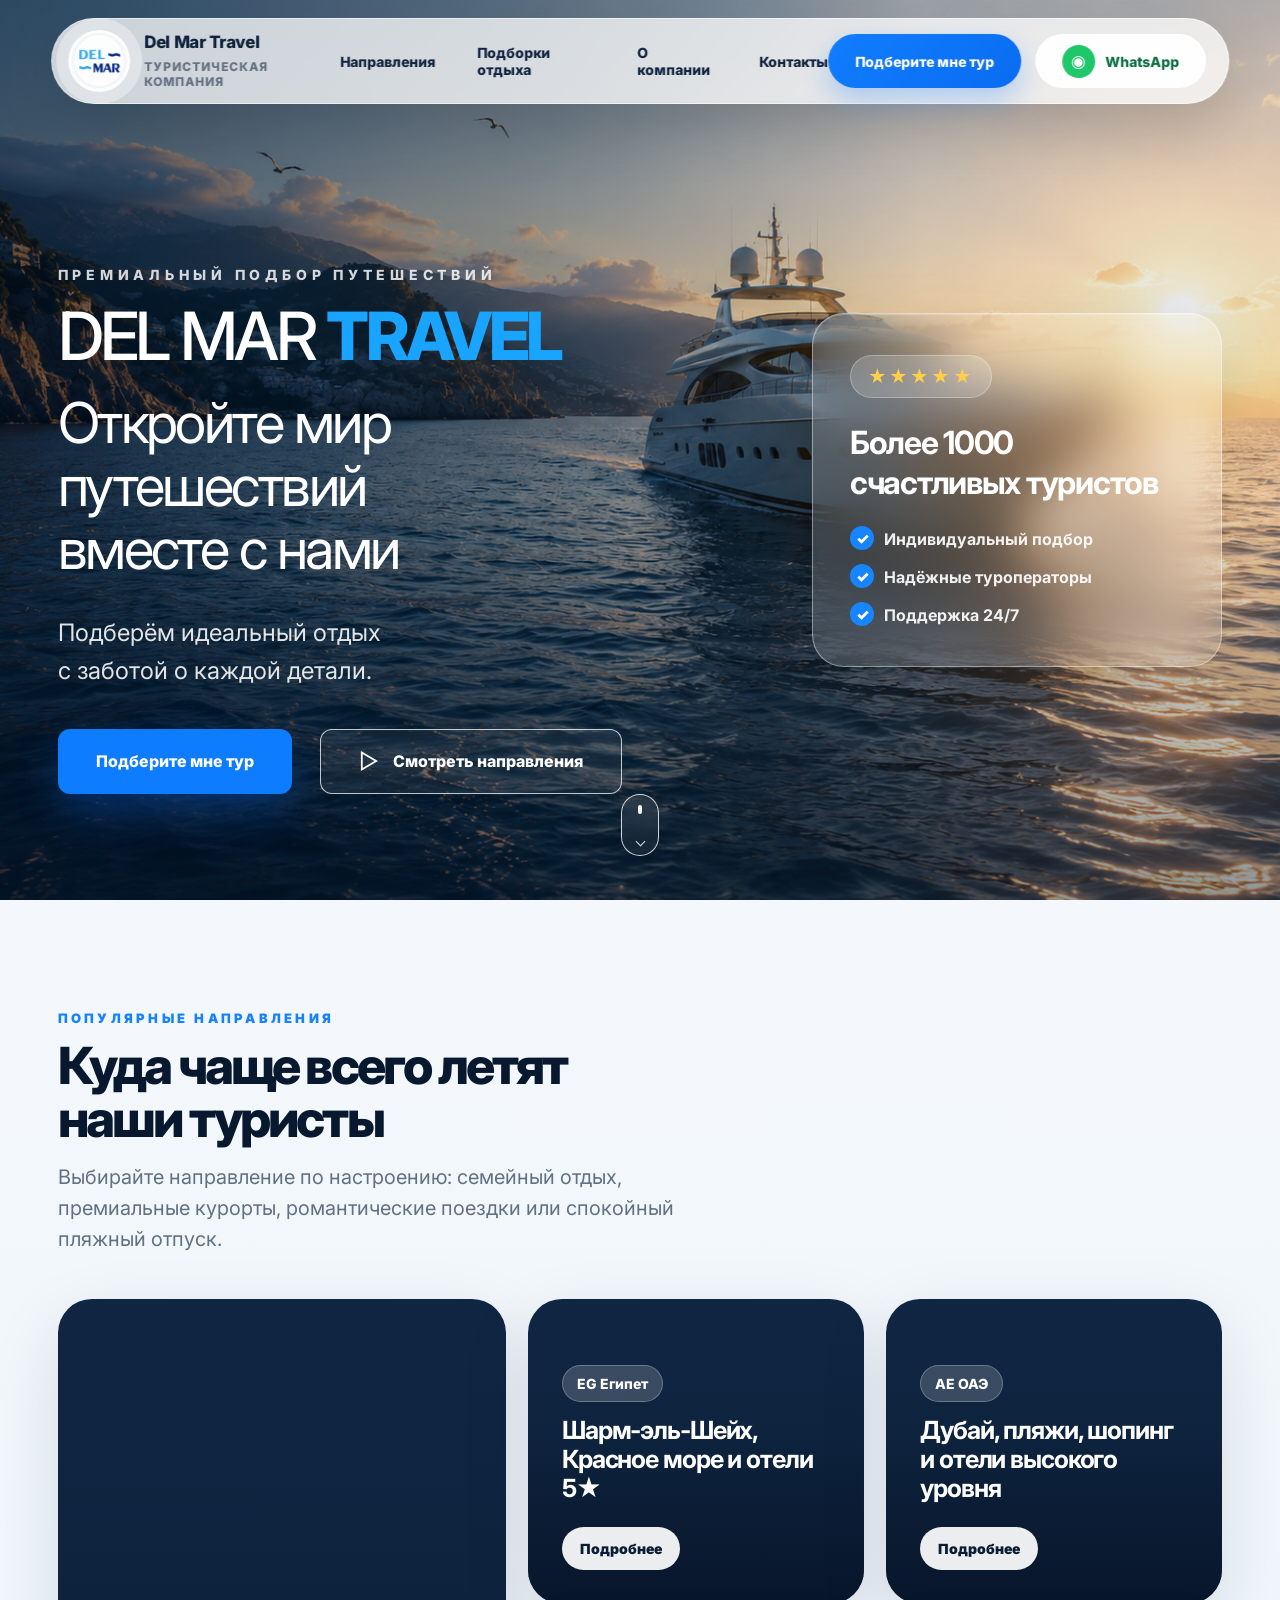
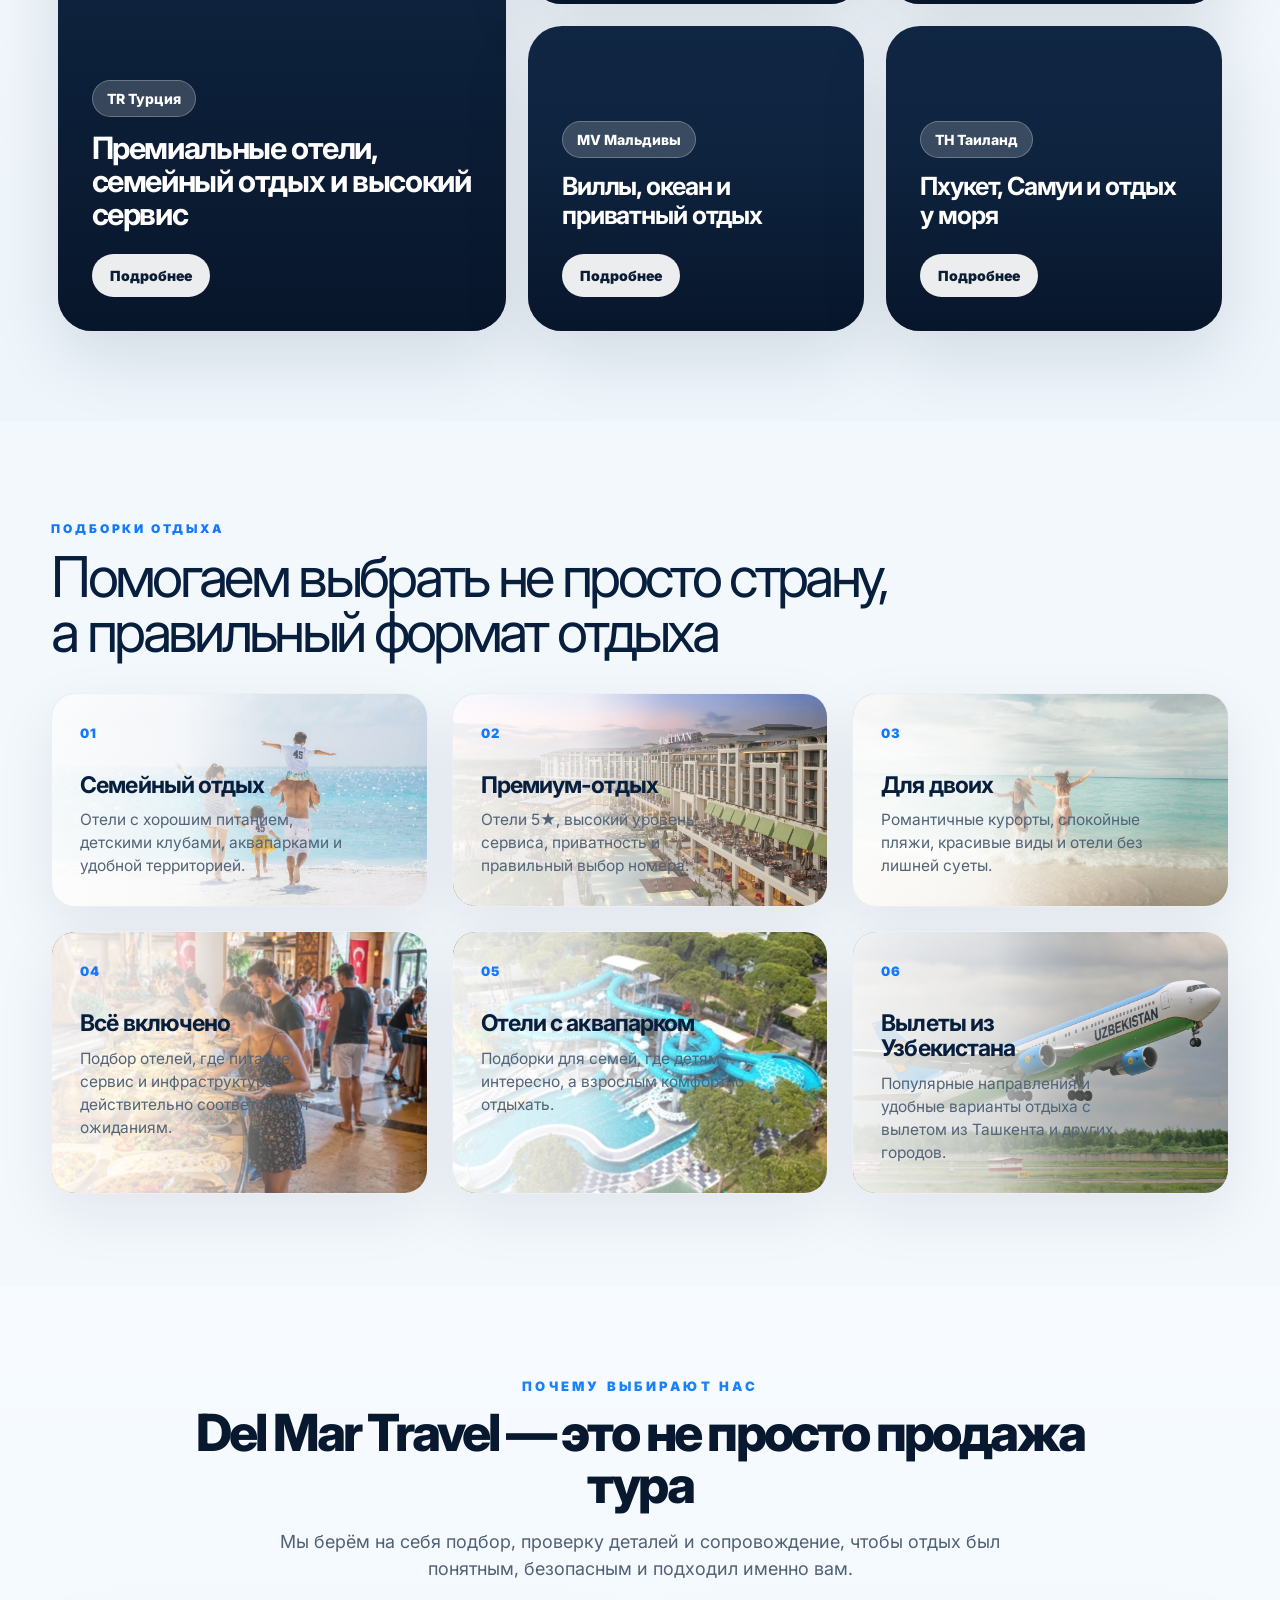
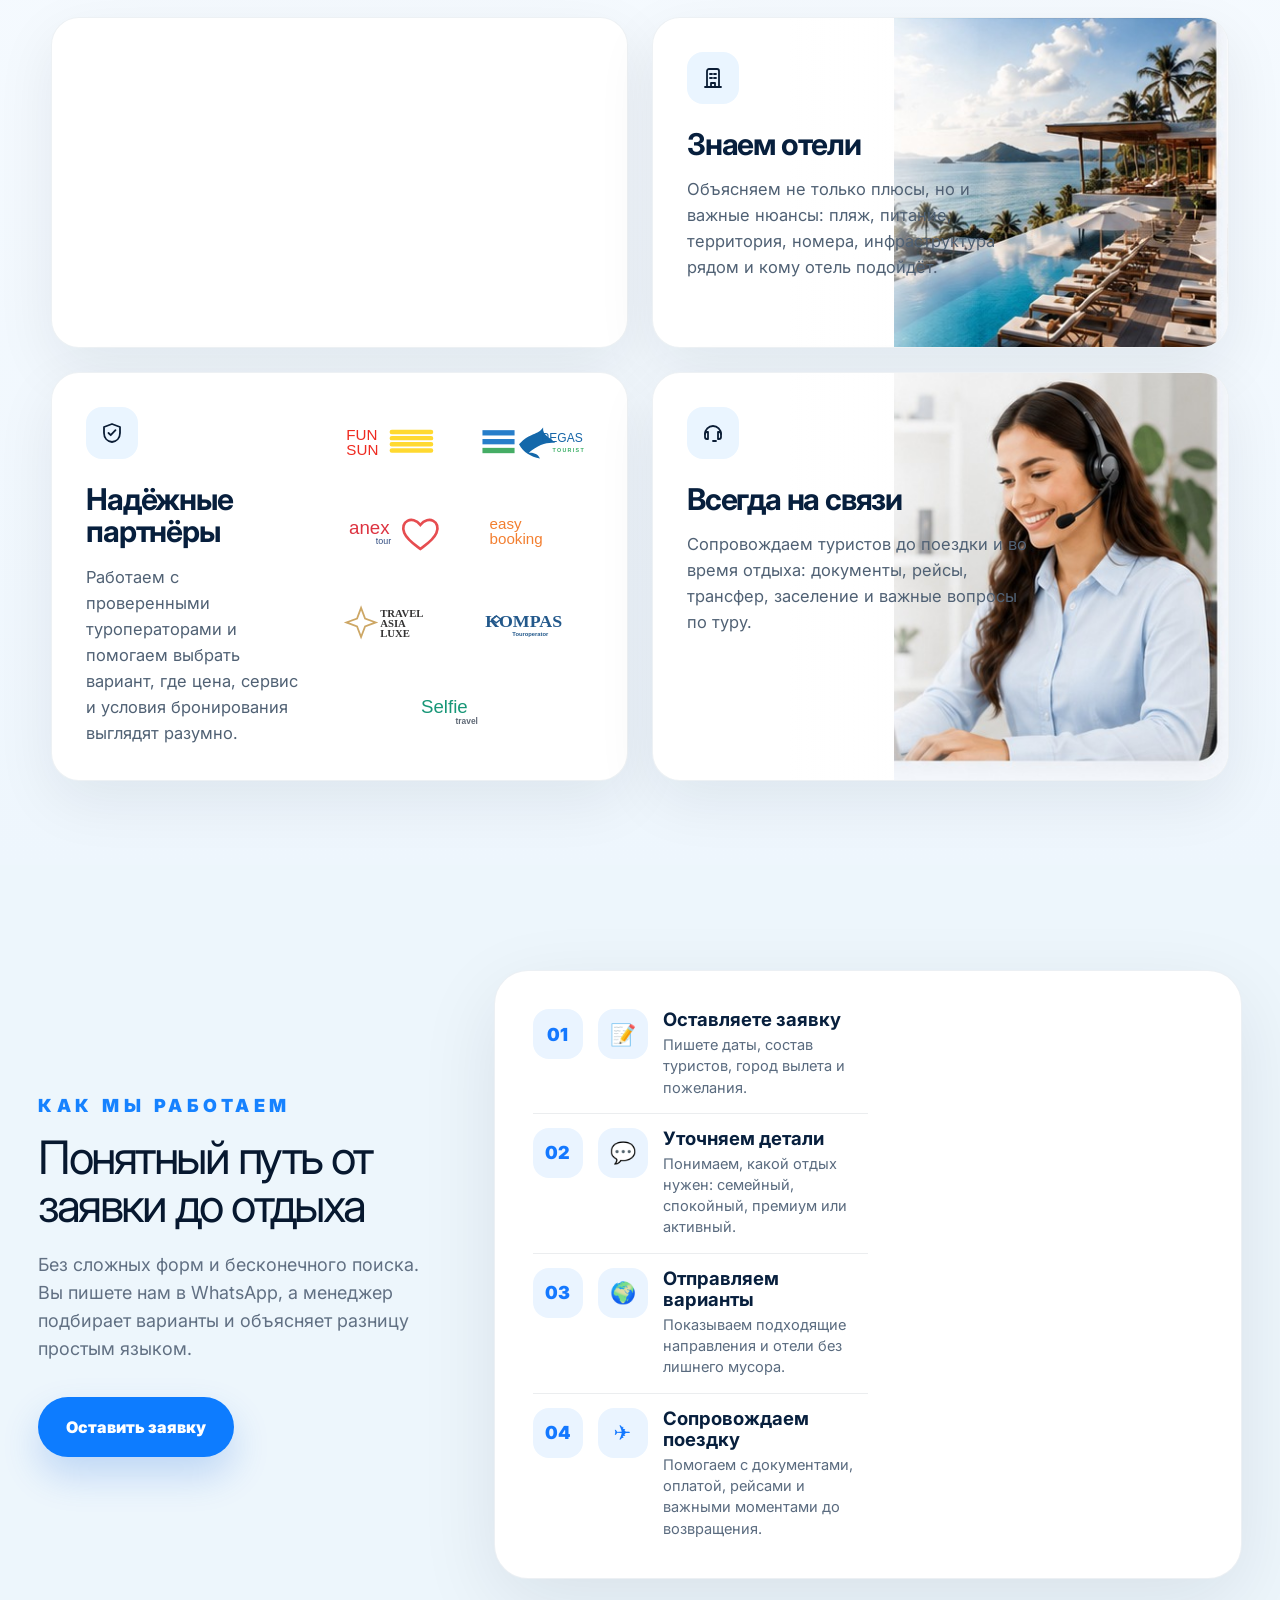
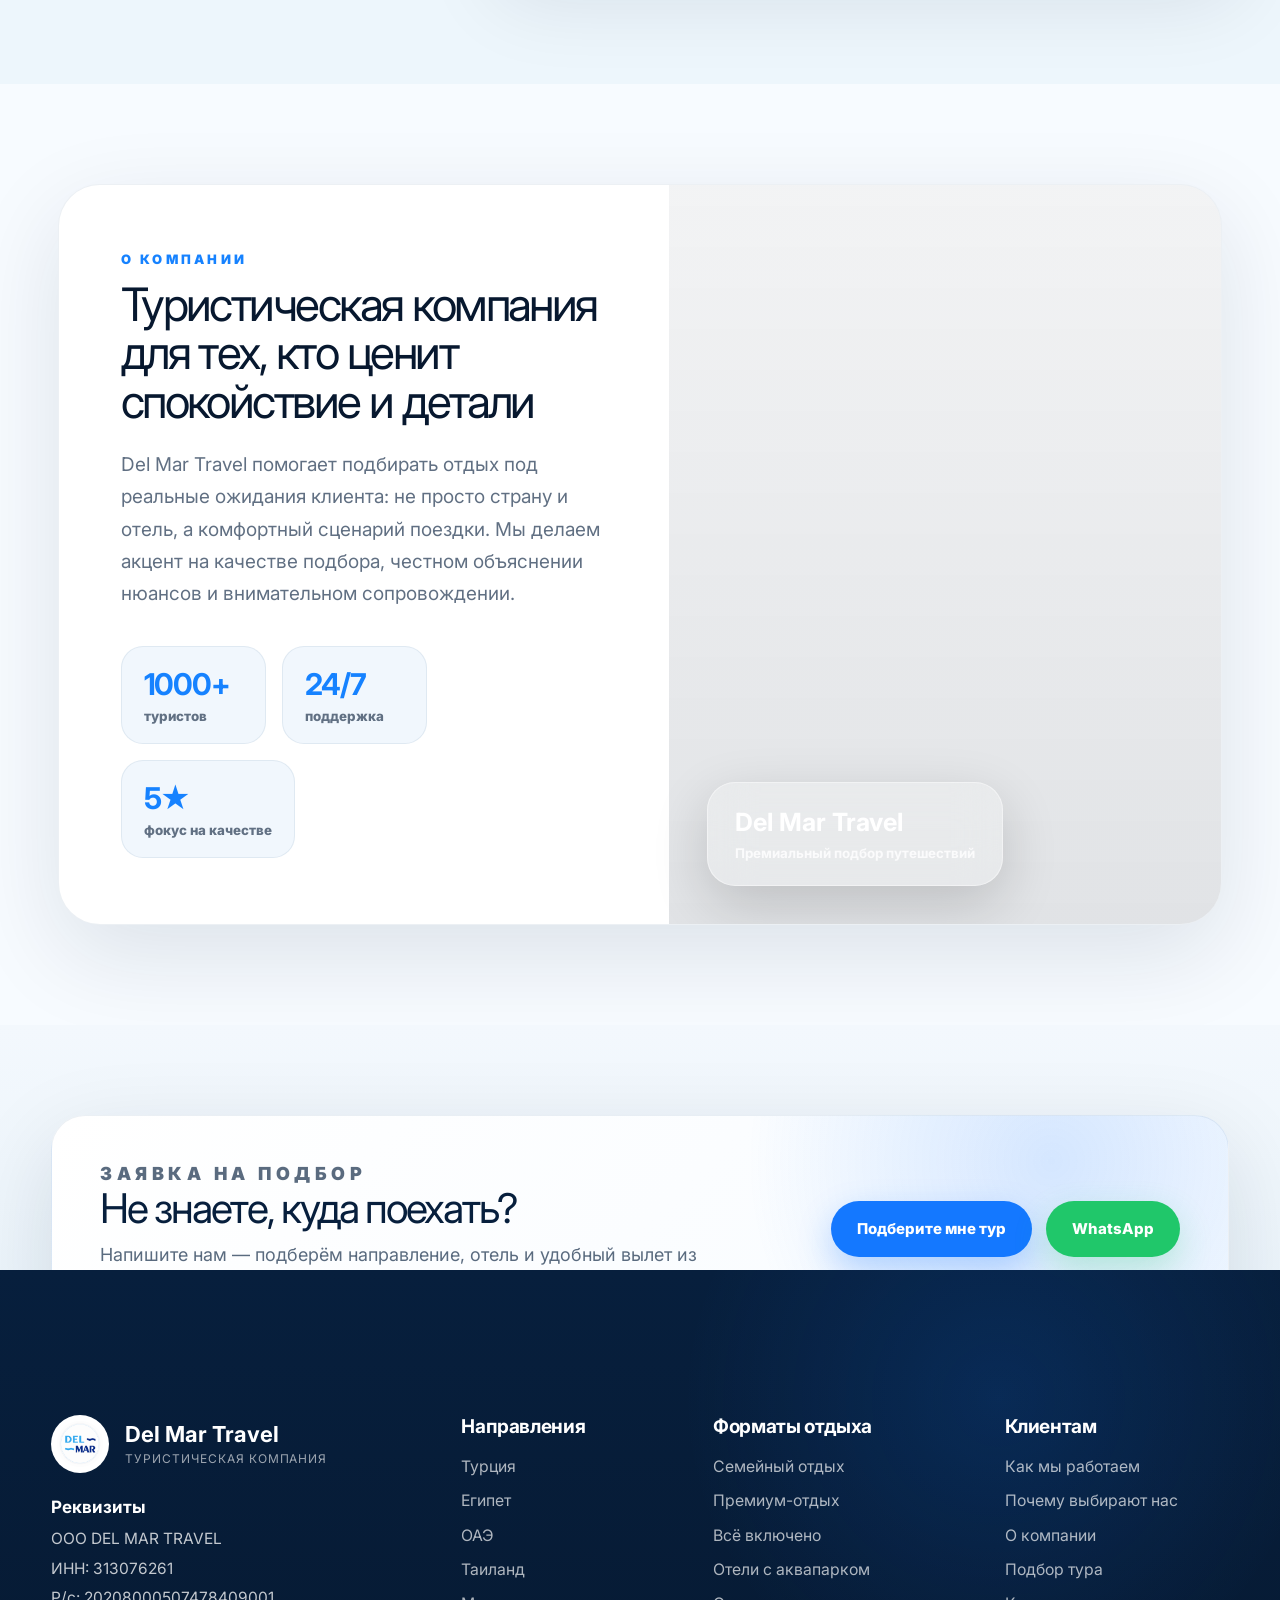
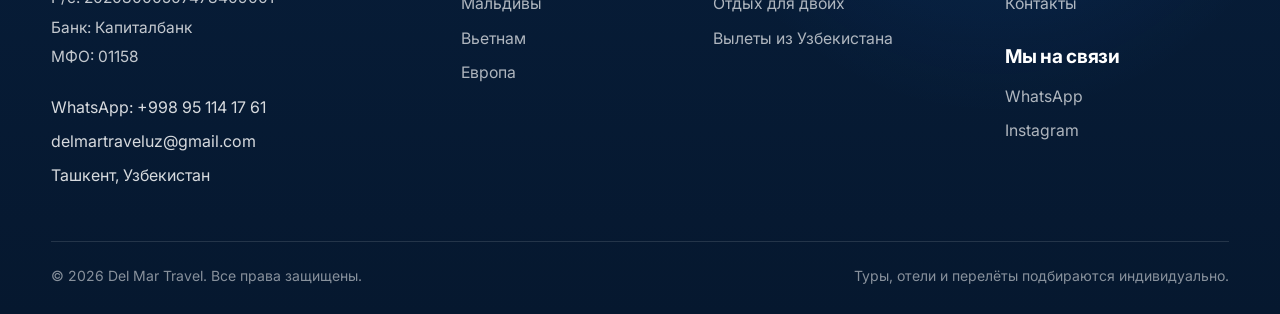
==== commit fa25c3f5: "Add files via upload" ====
--- a/index.html
+++ b/index.html
@@ -4,7 +4,7 @@
   <meta charset="utf-8" />
   <meta name="viewport" content="width=device-width, initial-scale=1" />
   <title>Del Mar Travel — премиальный подбор путешествий</title>
-  <meta name="description" content="Del Mar Travel — туристическая компания. Премиальный подбор путешествий с заботой о каждой детали." />
+  <meta name="description" content="Del Mar Travel  — туристическая компания. Премиальный подбор путешествий с заботой о каждой детали." />
   <link rel="preconnect" href="https://fonts.googleapis.com">
   <link rel="preconnect" href="https://fonts.gstatic.com" crossorigin>
   <link href="https://fonts.googleapis.com/css2?family=Inter:wght@400;500;600;700;800&display=swap" rel="stylesheet">
@@ -74,11 +74,11 @@
       <p>Выбирайте направление по настроению: семейный отдых, премиальные курорты, романтические поездки или спокойный пляжный отпуск.</p>
     </div>
     <div class="direction-grid">
-      <a class="direction-card card-wide turkey" href="#request"><span class="country">🇹🇷 Турция</span><strong>Премиальные отели, семейный отдых и высокий сервис</strong><em>Подробнее</em></a>
-      <a class="direction-card egypt" href="#request"><span class="country">🇪🇬 Египет</span><strong>Шарм-эль-Шейх, Красное море и отели 5★</strong><em>Подробнее</em></a>
-      <a class="direction-card uae" href="#request"><span class="country">🇦🇪 ОАЭ</span><strong>Дубай, пляжи, шопинг и отели высокого уровня</strong><em>Подробнее</em></a>
-      <a class="direction-card maldives" href="#request"><span class="country">🇲🇻 Мальдивы</span><strong>Виллы, океан и приватный отдых</strong><em>Подробнее</em></a>
-      <a class="direction-card thailand" href="#request"><span class="country">🇹🇭 Таиланд</span><strong>Пхукет, Самуи и отдых у моря</strong><em>Подробнее</em></a>
+<a class="direction-card card-wide turkey" href="#tour-detail" data-tour="turkey"><span class="country">TR Турция</span><strong>Премиальные отели, семейный отдых и высокий сервис</strong><em>Подробнее</em></a>
+<a class="direction-card egypt" href="#tour-detail" data-tour="egypt"><span class="country">EG Египет</span><strong>Шарм-эль-Шейх, Красное море и отели 5★</strong><em>Подробнее</em></a>
+<a class="direction-card uae" href="#tour-detail" data-tour="uae"><span class="country">AE ОАЭ</span><strong>Дубай, пляжи, шопинг и отели высокого уровня</strong><em>Подробнее</em></a>
+<a class="direction-card maldives" href="#tour-detail" data-tour="maldives"><span class="country">MV Мальдивы</span><strong>Виллы, океан и приватный отдых</strong><em>Подробнее</em></a>
+<a class="direction-card thailand" href="#tour-detail" data-tour="thailand"><span class="country">TH Таиланд</span><strong>Пхукет, Самуи и отдых у моря</strong><em>Подробнее</em></a>
     </div>
   </section>
 
@@ -334,7 +334,7 @@
 
   <div class="footer-bottom">
     <p>© 2026 Del Mar Travel. Все права защищены.</p>
-    <p>Туры, отели и перелёты подбираются индивидуально. Информация на сайте не является публичной офертой.</p>
+    <p>Туры, отели и перелёты подбираются индивидуально.</p>
   </div>
 </footer>
 
@@ -349,7 +349,7 @@
     egypt: {
       title: 'Лучшие отели Египта',
       text: 'Популярные отели Египта для отдыха на Красном море: Шарм-эль-Шейх, Хургада и премиальные семейные курорты.',
-      image: 'assets/stage3-beach.jpg',
+      image: 'assets/directions/egypt.jpg',
       points: [
         'Проверяем пляж, заход в море, питание и состояние номеров.',
         'Подбираем отели под семью, пару или спокойный премиальный отдых.',
@@ -359,7 +359,7 @@
     turkey: {
       title: 'Семейные и премиальные отели Турции',
       text: 'Подбираем Турцию под формат отдыха: Белек, Кемер, Сиде, Анталья, Бодрум и хорошие отели 5★.',
-      image: 'assets/collections/premium.jpg',
+      image: 'assets/directions/turkey.jpg',
       points: [
         'Смотрим питание, территорию, пляж, номера и инфраструктуру.',
         'Подбираем отели с аквапарком, детскими клубами или спокойной атмосферой.',
@@ -369,7 +369,7 @@
     uae: {
       title: 'Отдых в ОАЭ с правильным выбором отеля',
       text: 'Дубай, Абу-Даби, Шарджа и Рас-эль-Хайма — подбираем отель под сезон, бюджет и стиль отдыха.',
-      image: 'assets/collections/premium.jpg',
+      image: 'assets/directions/uae.jpg',
       points: [
         'Объясняем разницу между эмиратами простым языком.',
         'Проверяем расположение, пляж, питание и транспорт.',
@@ -379,7 +379,7 @@
     thailand: {
       title: 'Таиланд: Пхукет, Паттайя и острова',
       text: 'Подбираем Таиланд с учётом сезона, пляжа, инфраструктуры рядом и удобства перелёта.',
-      image: 'assets/collections/couples.jpg',
+      image: 'assets/directions/thailand.jpg',
       points: [
         'Смотрим район, пляж и что находится рядом с отелем.',
         'Подбираем отели для спокойного, семейного или активного отдыха.',
@@ -389,7 +389,7 @@
     maldives: {
       title: 'Мальдивы под ваш формат отдыха',
       text: 'Подбираем остров, питание, виллу и трансфер, чтобы отдых соответствовал ожиданиям.',
-      image: 'assets/collections/couples.jpg',
+      image: 'assets/directions/maldives.jpg',
       points: [
         'Сравниваем острова, питание, риф, пляж и тип виллы.',
         'Объясняем разницу между beach villa, water villa и family villa.',
@@ -508,7 +508,7 @@
 function closeTourDetail() {
   if (detailSection) {
     detailSection.classList.remove('is-open');
-  }
+  } 
 
   document.body.classList.remove('modal-open');
 }
--- a/style.css
+++ b/style.css
@@ -1921,4 +1921,308 @@
     opacity: 1;
     transform: translateY(0) scale(1);
   }
+}/* DIRECTIONS POPUP + MOBILE FIX */
+
+#directions [data-tour],
+#collections [data-tour] {
+  cursor: pointer;
+}
+
+@media (max-width: 760px) {
+  .direction-grid {
+    display: grid !important;
+    grid-template-columns: 1fr !important;
+    gap: 16px !important;
+  }
+
+  .direction-card,
+  .direction-card.card-wide {
+    width: 100% !important;
+    max-width: 100% !important;
+    min-height: 220px !important;
+    grid-column: auto !important;
+    grid-row: auto !important;
+  }
+
+  .direction-card strong {
+    font-size: 22px !important;
+    line-height: 1.08 !important;
+  }
+
+  .direction-card em {
+    width: fit-content !important;
+  }
+
+  .tour-detail-section {
+    padding: 16px !important;
+  }
+
+  .tour-detail-section .tour-detail-card {
+    width: 94vw !important;
+    min-height: auto !important;
+    max-height: 86vh !important;
+    overflow-y: auto !important;
+    border-radius: 26px !important;
+  }
+
+  .tour-detail-section .tour-detail-content {
+    width: 100% !important;
+    padding: 46px 24px 28px !important;
+  }
+
+  .tour-detail-section .tour-detail-content h2 {
+    font-size: 32px !important;
+    line-height: 1.05 !important;
+  }
+
+  .tour-detail-actions {
+    flex-direction: column !important;
+  }
+
+  .tour-detail-btn {
+    width: 100% !important;
+  }
+}/* MOBILE FINAL FIX — DIRECTIONS, COLLECTIONS AND POPUP */
+
+@media (max-width: 760px) {
+  html,
+  body {
+    max-width: 100%;
+    overflow-x: hidden;
+  }
+
+  .site-header {
+    width: calc(100% - 24px) !important;
+    top: 12px !important;
+    padding: 10px 12px !important;
+    border-radius: 24px !important;
+  }
+
+  .main-nav {
+    display: none !important;
+  }
+
+  .header-actions {
+    gap: 8px !important;
+  }
+
+  .header-actions .btn {
+    padding: 12px 14px !important;
+    font-size: 12px !important;
+  }
+
+  .brand img {
+    width: 44px !important;
+    height: 44px !important;
+  }
+
+  .brand strong {
+    font-size: 14px !important;
+  }
+
+  .brand small {
+    font-size: 9px !important;
+  }
+
+  .hero {
+    min-height: auto !important;
+    padding: 120px 18px 70px !important;
+  }
+
+  .hero-content {
+    width: 100% !important;
+  }
+
+  .hero h1 {
+    font-size: 46px !important;
+    line-height: .9 !important;
+  }
+
+  .hero h2 {
+    font-size: 26px !important;
+    line-height: 1.1 !important;
+  }
+
+  .hero-actions {
+    flex-direction: column !important;
+    align-items: stretch !important;
+  }
+
+  .hero-actions .btn {
+    width: 100% !important;
+  }
+
+  .directions-section,
+  .collections-section,
+  .why-section,
+  .process-section,
+  .footer-cta {
+    padding-left: 18px !important;
+    padding-right: 18px !important;
+  }
+
+  .section-head h2,
+  .collections-head-v3 h2 {
+    font-size: 40px !important;
+    line-height: .95 !important;
+    letter-spacing: -0.055em !important;
+  }
+
+  .section-head p {
+    font-size: 16px !important;
+    line-height: 1.55 !important;
+  }
+
+  /* Популярные направления — одна карточка в ряд */
+  .direction-grid {
+    display: grid !important;
+    grid-template-columns: 1fr !important;
+    gap: 16px !important;
+  }
+
+  .direction-card,
+  .direction-card.card-wide {
+    width: 100% !important;
+    min-height: 240px !important;
+    grid-column: auto !important;
+    grid-row: auto !important;
+    border-radius: 28px !important;
+    padding: 22px !important;
+  }
+
+  .direction-card strong {
+    font-size: 25px !important;
+    line-height: 1.05 !important;
+    max-width: 92% !important;
+  }
+
+  .direction-card .country {
+    font-size: 11px !important;
+  }
+
+  .direction-card em {
+    margin-top: 14px !important;
+    width: fit-content !important;
+  }
+
+  /* Подборки отдыха — тоже одна карточка в ряд */
+  .collection-grid-v3 {
+    display: grid !important;
+    grid-template-columns: 1fr !important;
+    gap: 16px !important;
+  }
+
+  .collection-card-v3 {
+    width: 100% !important;
+    min-height: 220px !important;
+    grid-column: auto !important;
+    grid-row: auto !important;
+    border-radius: 26px !important;
+    padding: 22px !important;
+  }
+
+  .collection-card-v3 strong {
+    font-size: 22px !important;
+    line-height: 1.08 !important;
+  }
+
+  .collection-card-v3 p {
+    font-size: 14px !important;
+    line-height: 1.45 !important;
+  }
+
+  /* Popup на телефоне */
+  .tour-detail-section {
+    padding: 14px !important;
+    align-items: center !important;
+    justify-content: center !important;
+  }
+
+  .tour-detail-section .tour-detail-card {
+    width: 94vw !important;
+    min-height: auto !important;
+    max-height: 88vh !important;
+    overflow-y: auto !important;
+    border-radius: 26px !important;
+  }
+
+  .tour-detail-section .tour-detail-bg {
+    background-position: center center !important;
+  }
+
+  .tour-detail-section .tour-detail-content {
+    width: 100% !important;
+    padding: 54px 24px 30px !important;
+  }
+
+  .tour-detail-section .section-kicker {
+    font-size: 10px !important;
+    letter-spacing: .22em !important;
+  }
+
+  .tour-detail-section .tour-detail-content h2 {
+    font-size: 34px !important;
+    line-height: 1.02 !important;
+    letter-spacing: -0.055em !important;
+  }
+
+  .tour-detail-section .tour-detail-content > p {
+    font-size: 15.5px !important;
+    line-height: 1.5 !important;
+  }
+
+  .tour-detail-points {
+    gap: 11px !important;
+  }
+
+  .tour-detail-points span {
+    font-size: 14px !important;
+    line-height: 1.45 !important;
+  }
+
+  .tour-detail-actions {
+    flex-direction: column !important;
+    gap: 10px !important;
+  }
+
+  .tour-detail-btn {
+    width: 100% !important;
+    min-height: 52px !important;
+  }
+
+  .tour-detail-close {
+    top: 12px !important;
+    right: 12px !important;
+    width: 42px !important;
+    height: 42px !important;
+    font-size: 28px !important;
+  }
+
+  .footer-cta__inner {
+    width: 100% !important;
+    padding: 30px 24px !important;
+    border-radius: 26px !important;
+  }
+
+  .footer-cta__inner h2 {
+    font-size: 34px !important;
+  }
+
+  .footer-cta__actions {
+    width: 100% !important;
+  }
+
+  .footer-cta__btn {
+    width: 100% !important;
+  }
+
+  .footer-wrap {
+    grid-template-columns: 1fr !important;
+    gap: 34px !important;
+  }
+
+  .footer-bottom {
+    flex-direction: column !important;
+    gap: 12px !important;
+  }
 }
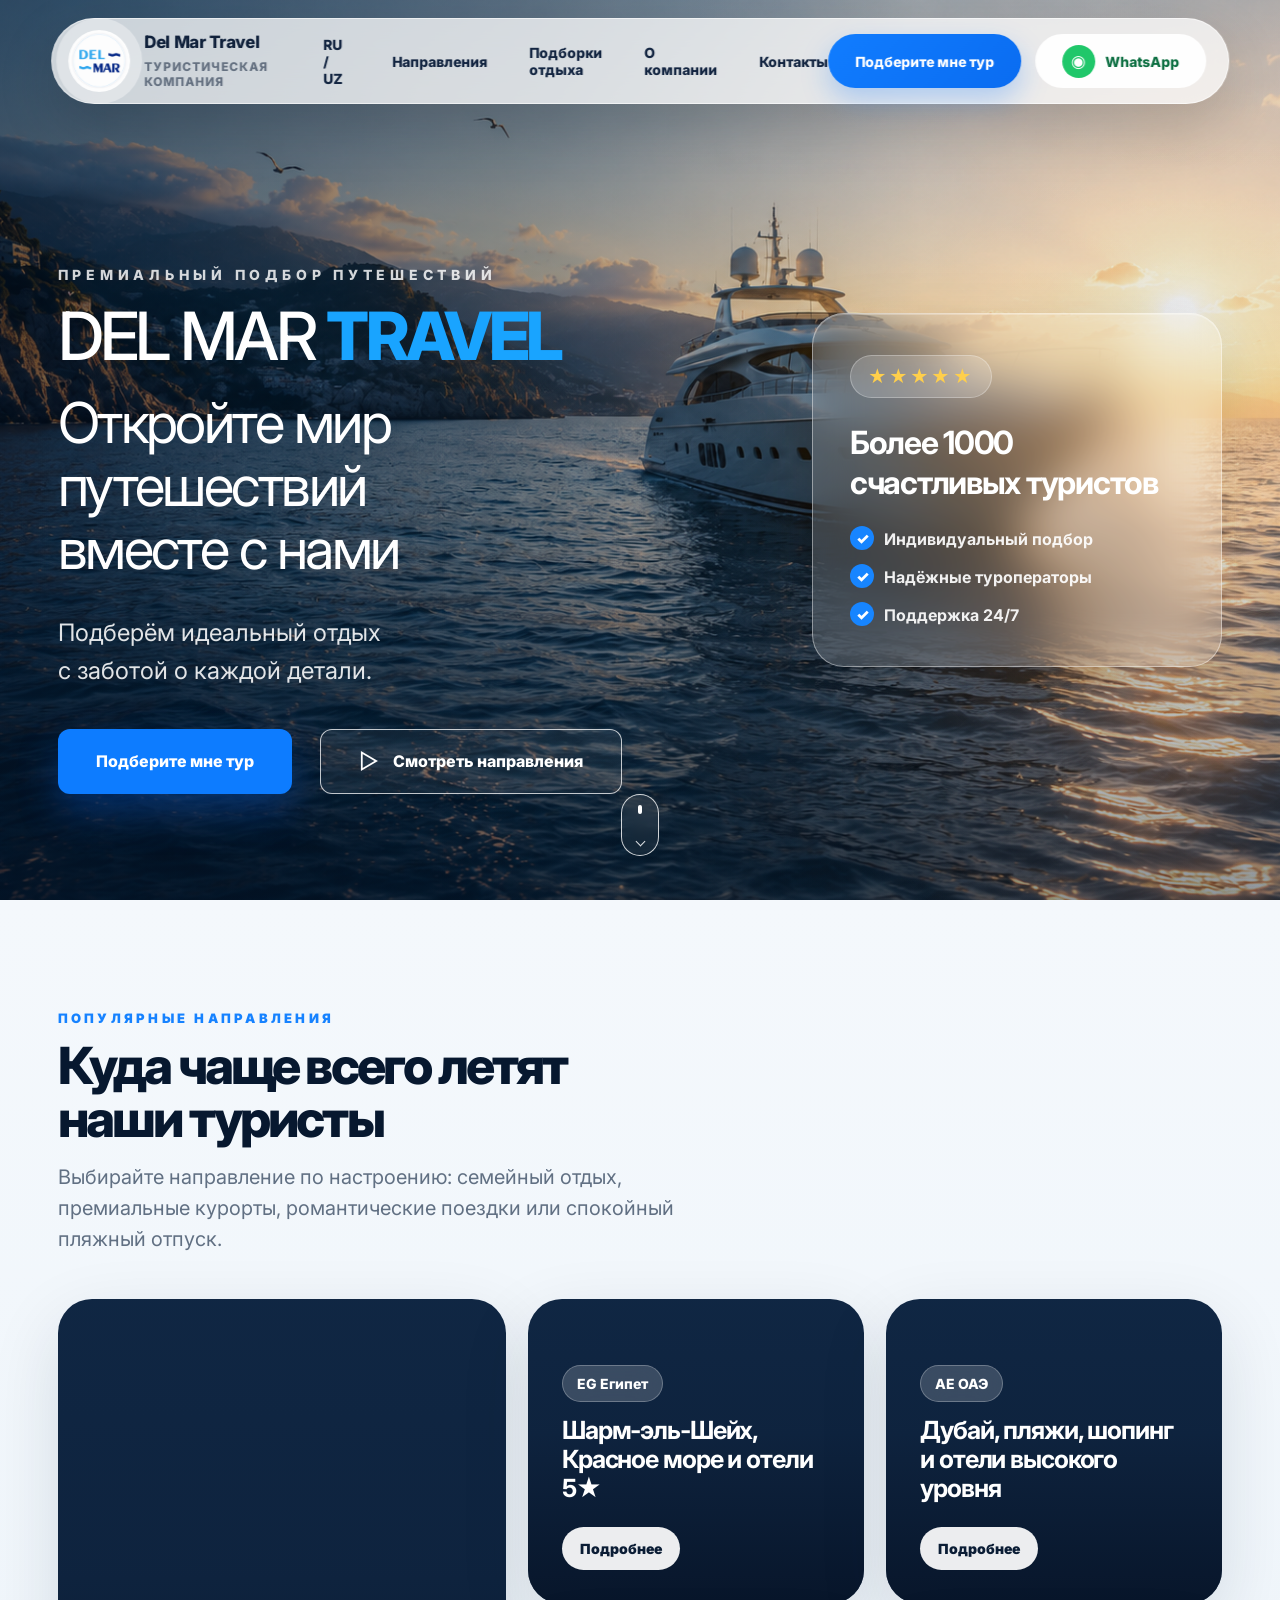
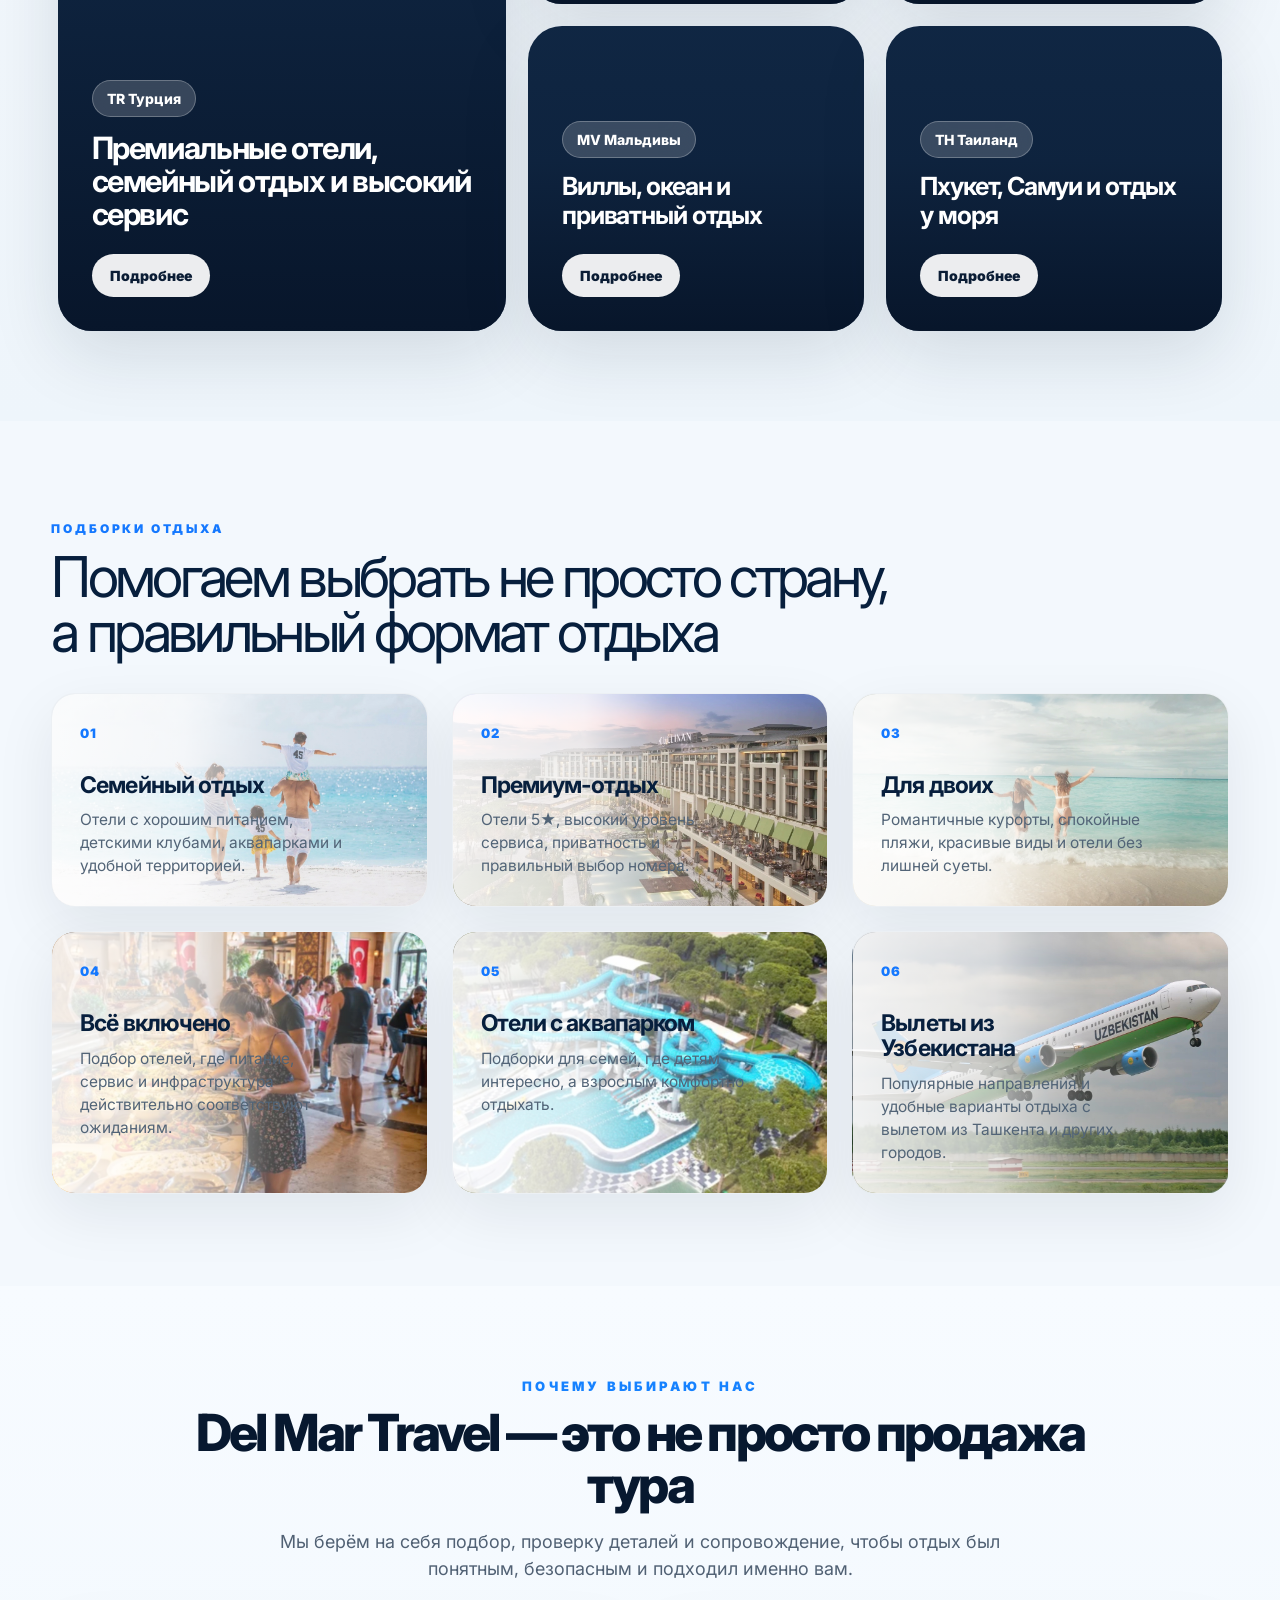
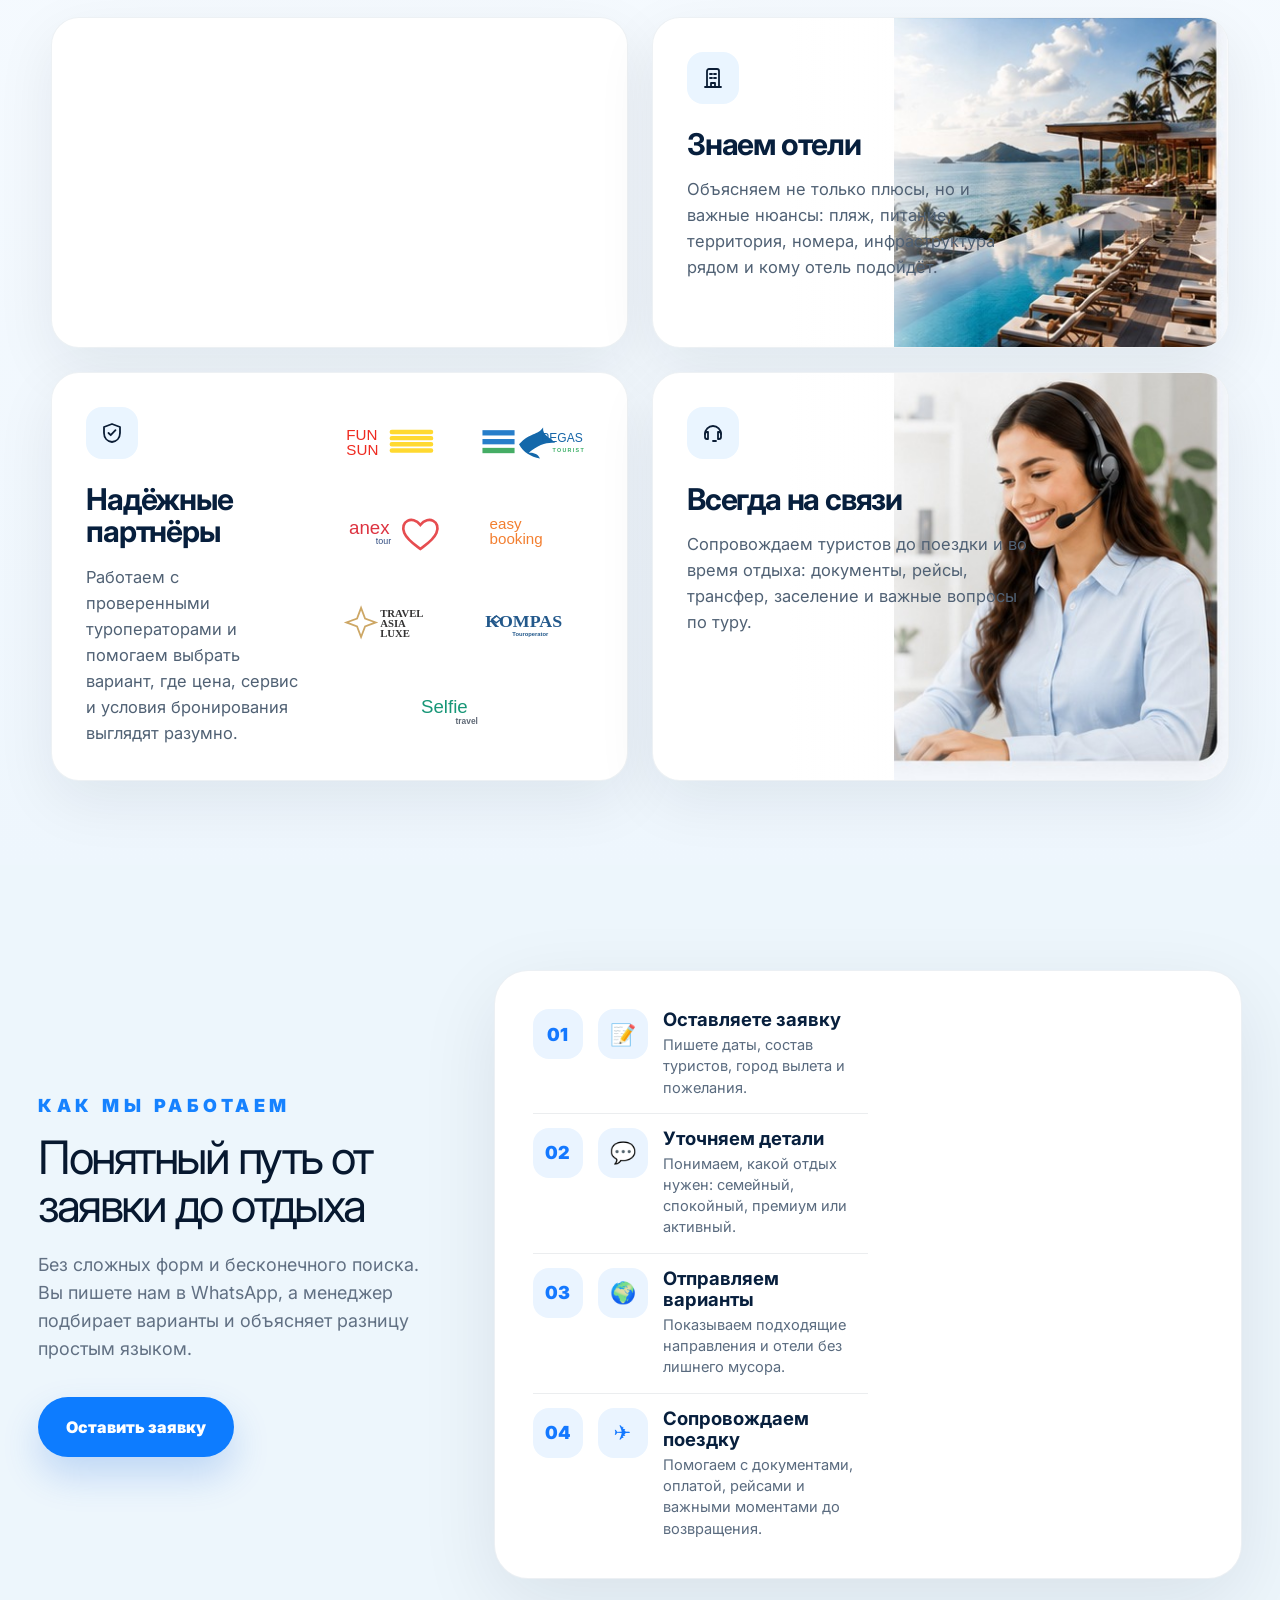
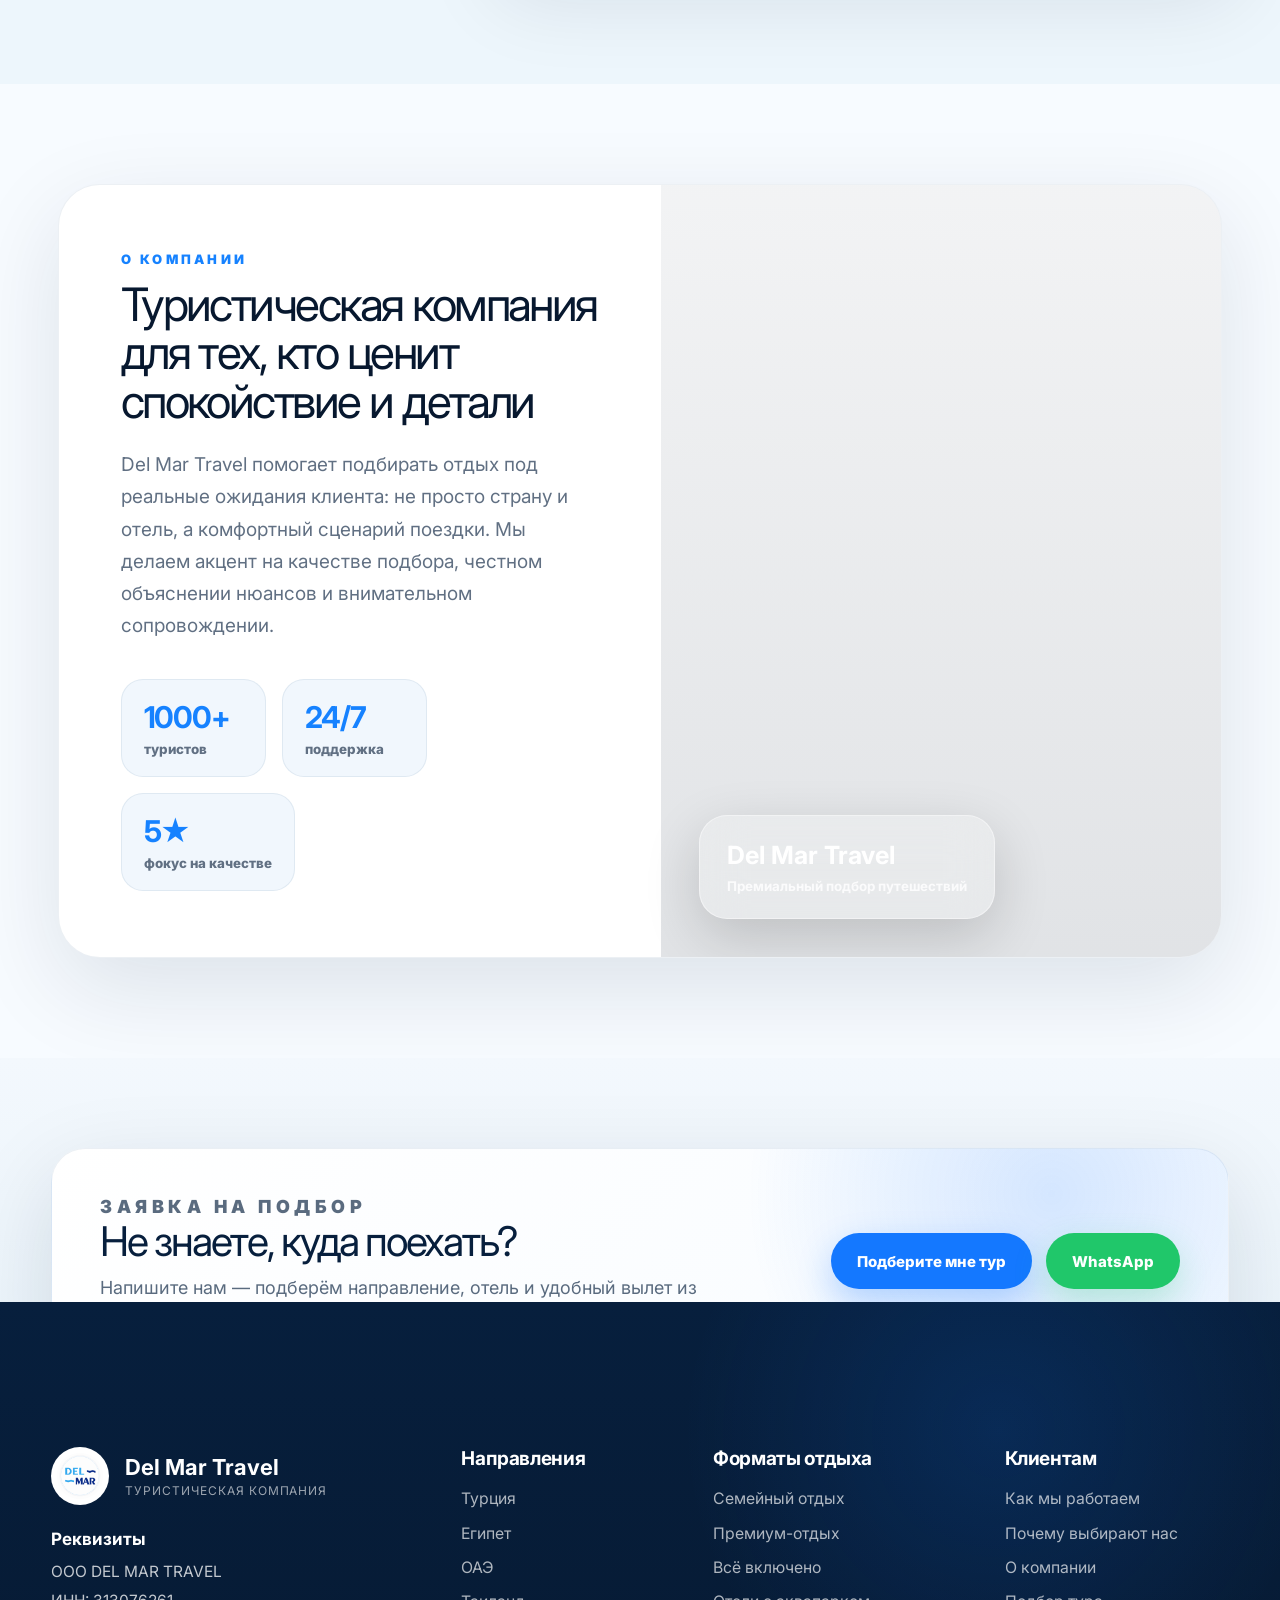
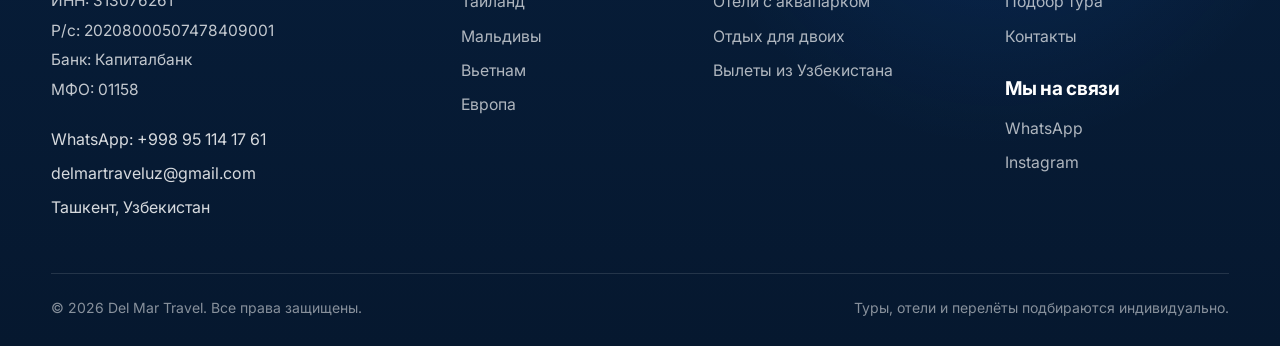
==== commit c636e6f9: "Add files via upload" ====
--- a/index.html
+++ b/index.html
@@ -3,7 +3,7 @@
 <head>
   <meta charset="utf-8" />
   <meta name="viewport" content="width=device-width, initial-scale=1" />
-  <title>Del Mar Travel — премиальный подбор путешествий</title>
+  <title> Del Mar Travel — премиальный подбор путешествий </title>
   <meta name="description" content="Del Mar Travel  — туристическая компания. Премиальный подбор путешествий с заботой о каждой детали." />
   <link rel="preconnect" href="https://fonts.googleapis.com">
   <link rel="preconnect" href="https://fonts.gstatic.com" crossorigin>
@@ -21,6 +21,11 @@
       </a>
 
       <nav class="main-nav" aria-label="Главное меню">
+        <div class="lang-switch">
+  <a class="active" href="index.html">RU</a>
+  <span>/</span>
+  <a href="uz.html">UZ</a>
+</div>
         <a href="#directions">Направления</a>
         <a href="#collections">Подборки отдыха</a>
         <a href="#about">О компании</a>
--- a/style.css
+++ b/style.css
@@ -2225,4 +2225,89 @@
     flex-direction: column !important;
     gap: 12px !important;
   }
+}/* UZ PAGE IMAGE FIX */
+
+.collection-card-v3.uzbekistan,
+.collection-card-v3.uzbekistan-card-final {
+  background-image:
+    linear-gradient(90deg, rgba(255,255,255,.96) 0%, rgba(255,255,255,.78) 47%, rgba(255,255,255,.15) 100%),
+    url("assets/collections/uzbekistan-airways.jpg") !important;
+  background-size: cover !important;
+  background-position: center right !important;
+  background-repeat: no-repeat !important;
+}
+
+/* ABOUT SECTION — FINAL SAME AS RU */
+
+.about-card {
+  display: grid !important;
+  grid-template-columns: minmax(0, 1fr) minmax(420px, 560px) !important;
+  gap: 0 !important;
+  align-items: stretch !important;
+  overflow: hidden !important;
+}
+
+.about-photo {
+  position: relative !important;
+  display: block !important;
+  min-height: 520px !important;
+  border-radius: 0 34px 34px 0 !important;
+  background-image: url("assets/why-hotel-v16.jpg") !important;
+  background-size: cover !important;
+  background-position: center !important;
+  background-repeat: no-repeat !important;
+}
+
+.about-photo::after {
+  content: "Del Mar Travel\A Premium sayohatlarni tanlash";
+  white-space: pre-line;
+  position: absolute;
+  left: 36px;
+  bottom: 34px;
+  width: 220px;
+  padding: 18px 22px;
+  border-radius: 24px;
+  background: rgba(255, 255, 255, .72);
+  backdrop-filter: blur(14px);
+  -webkit-backdrop-filter: blur(14px);
+  color: #fff;
+  font-size: 13px;
+  font-weight: 800;
+  line-height: 1.35;
+  box-shadow: 0 18px 50px rgba(15, 23, 42, .22);
+}
+
+.about-photo::before {
+  content: "Del Mar Travel";
+  position: absolute;
+  left: 58px;
+  bottom: 76px;
+  z-index: 2;
+  color: #fff;
+  font-size: 24px;
+  font-weight: 900;
+  letter-spacing: -0.04em;
+}
+
+@media (max-width: 760px) {
+  .about-card {
+    grid-template-columns: 1fr !important;
+  }
+
+  .about-photo {
+    min-height: 360px !important;
+    border-radius: 0 0 30px 30px !important;
+  }
+
+  .about-photo::after {
+    left: 22px;
+    bottom: 22px;
+    width: 200px;
+  }
+
+  .about-photo::before {
+    left: 44px;
+    bottom: 63px;
+    font-size: 20px;
+  }
 }
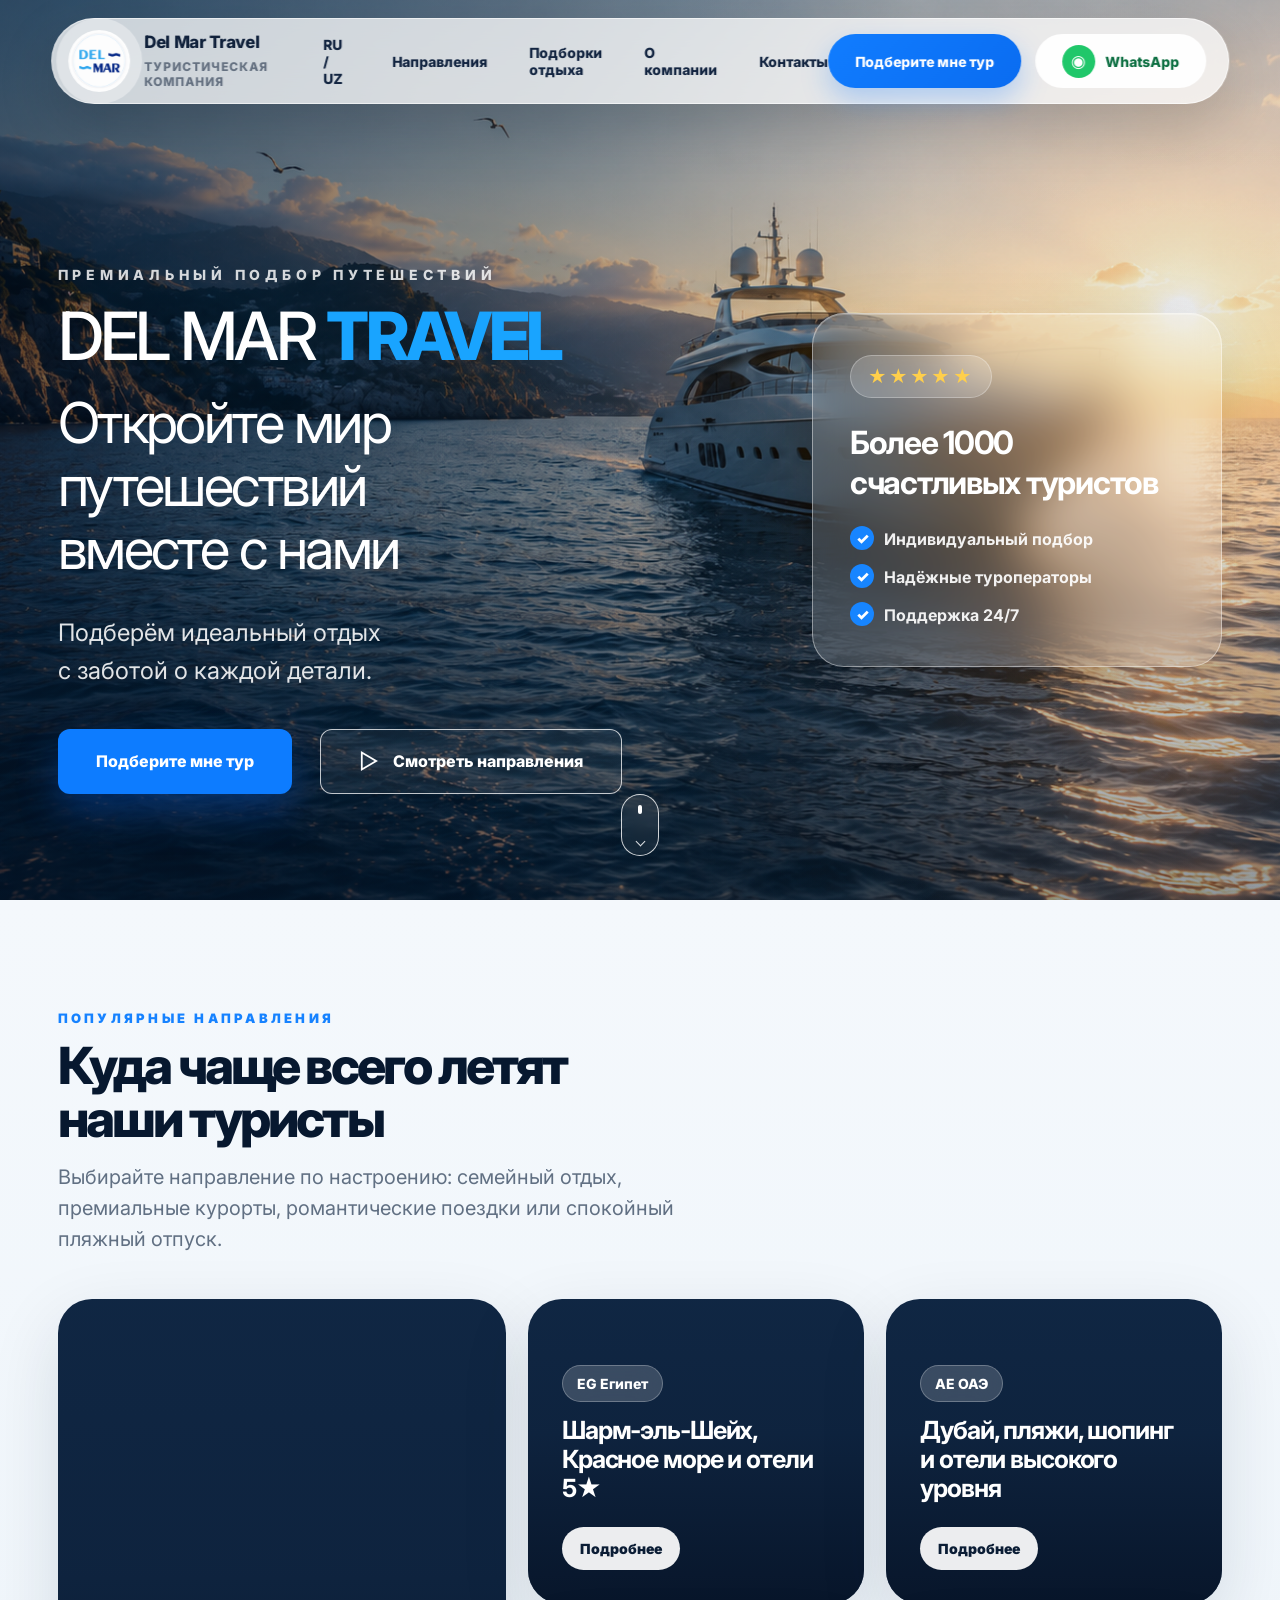
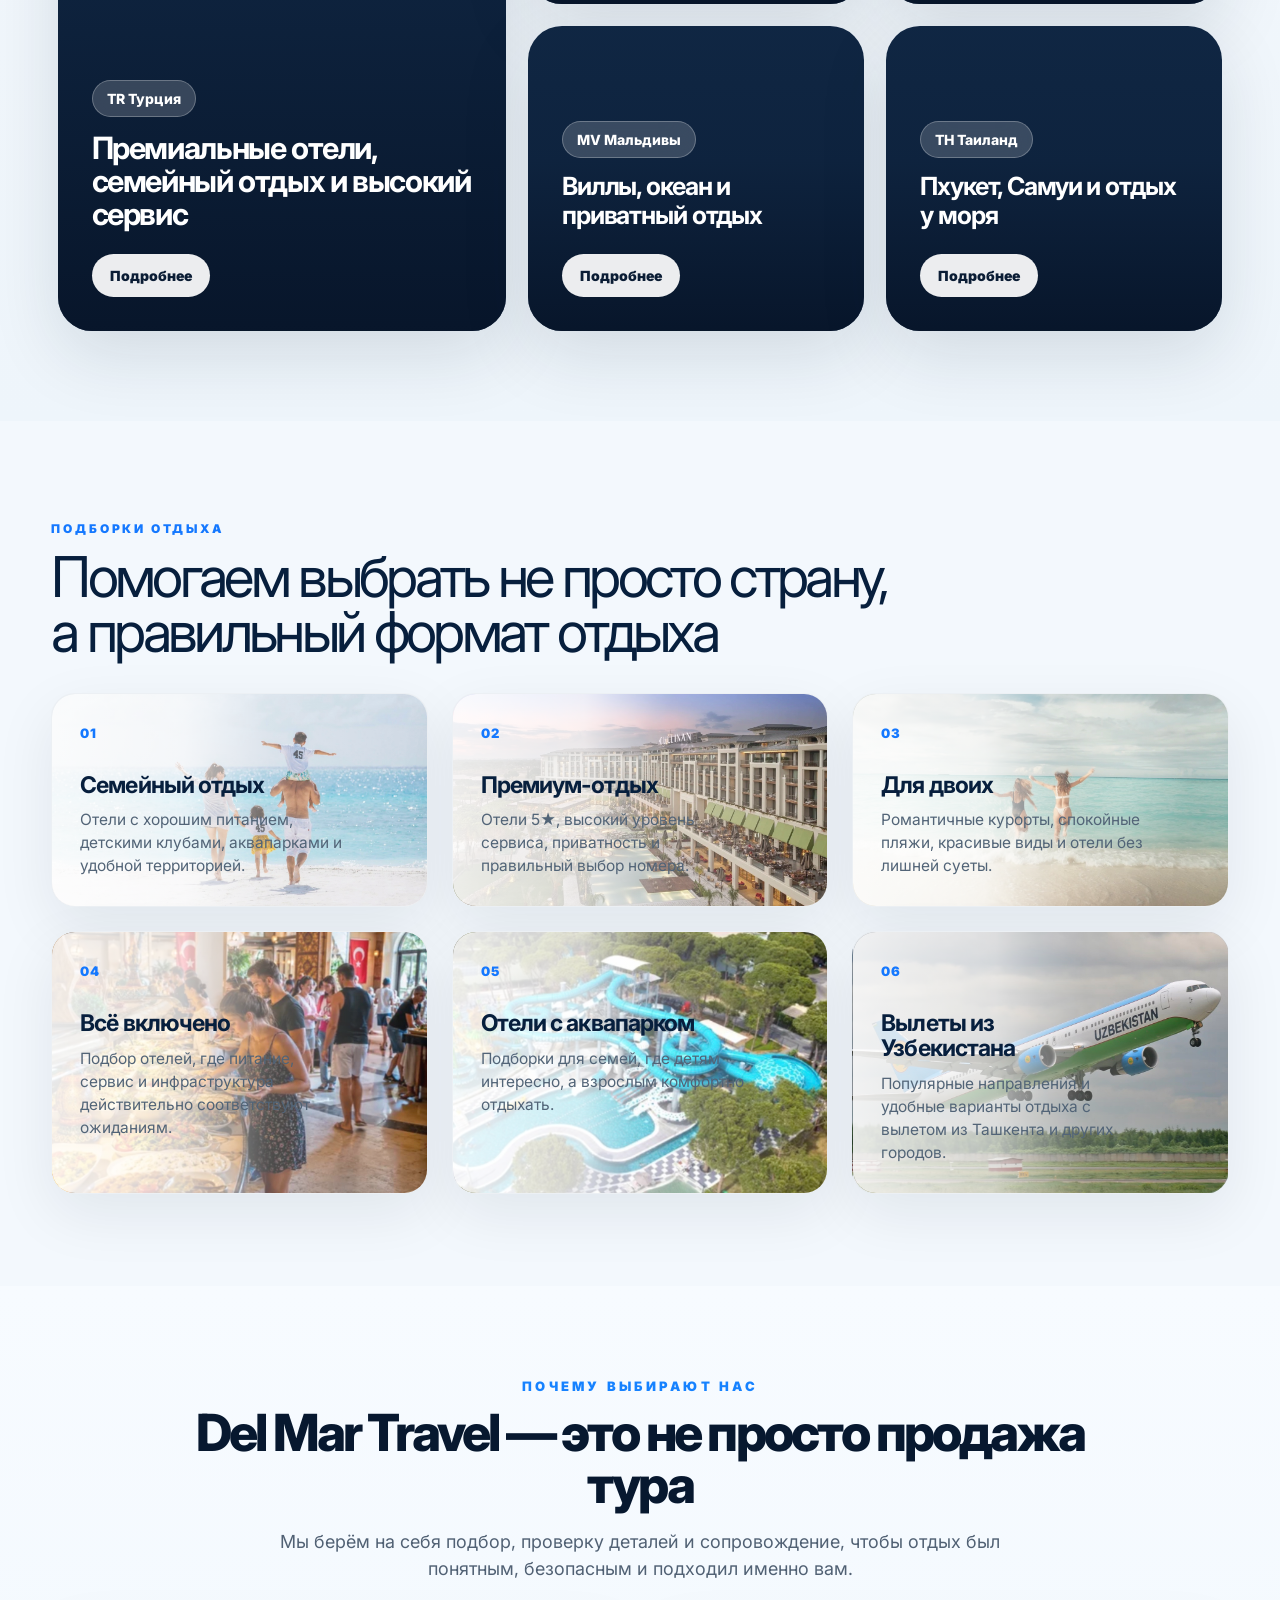
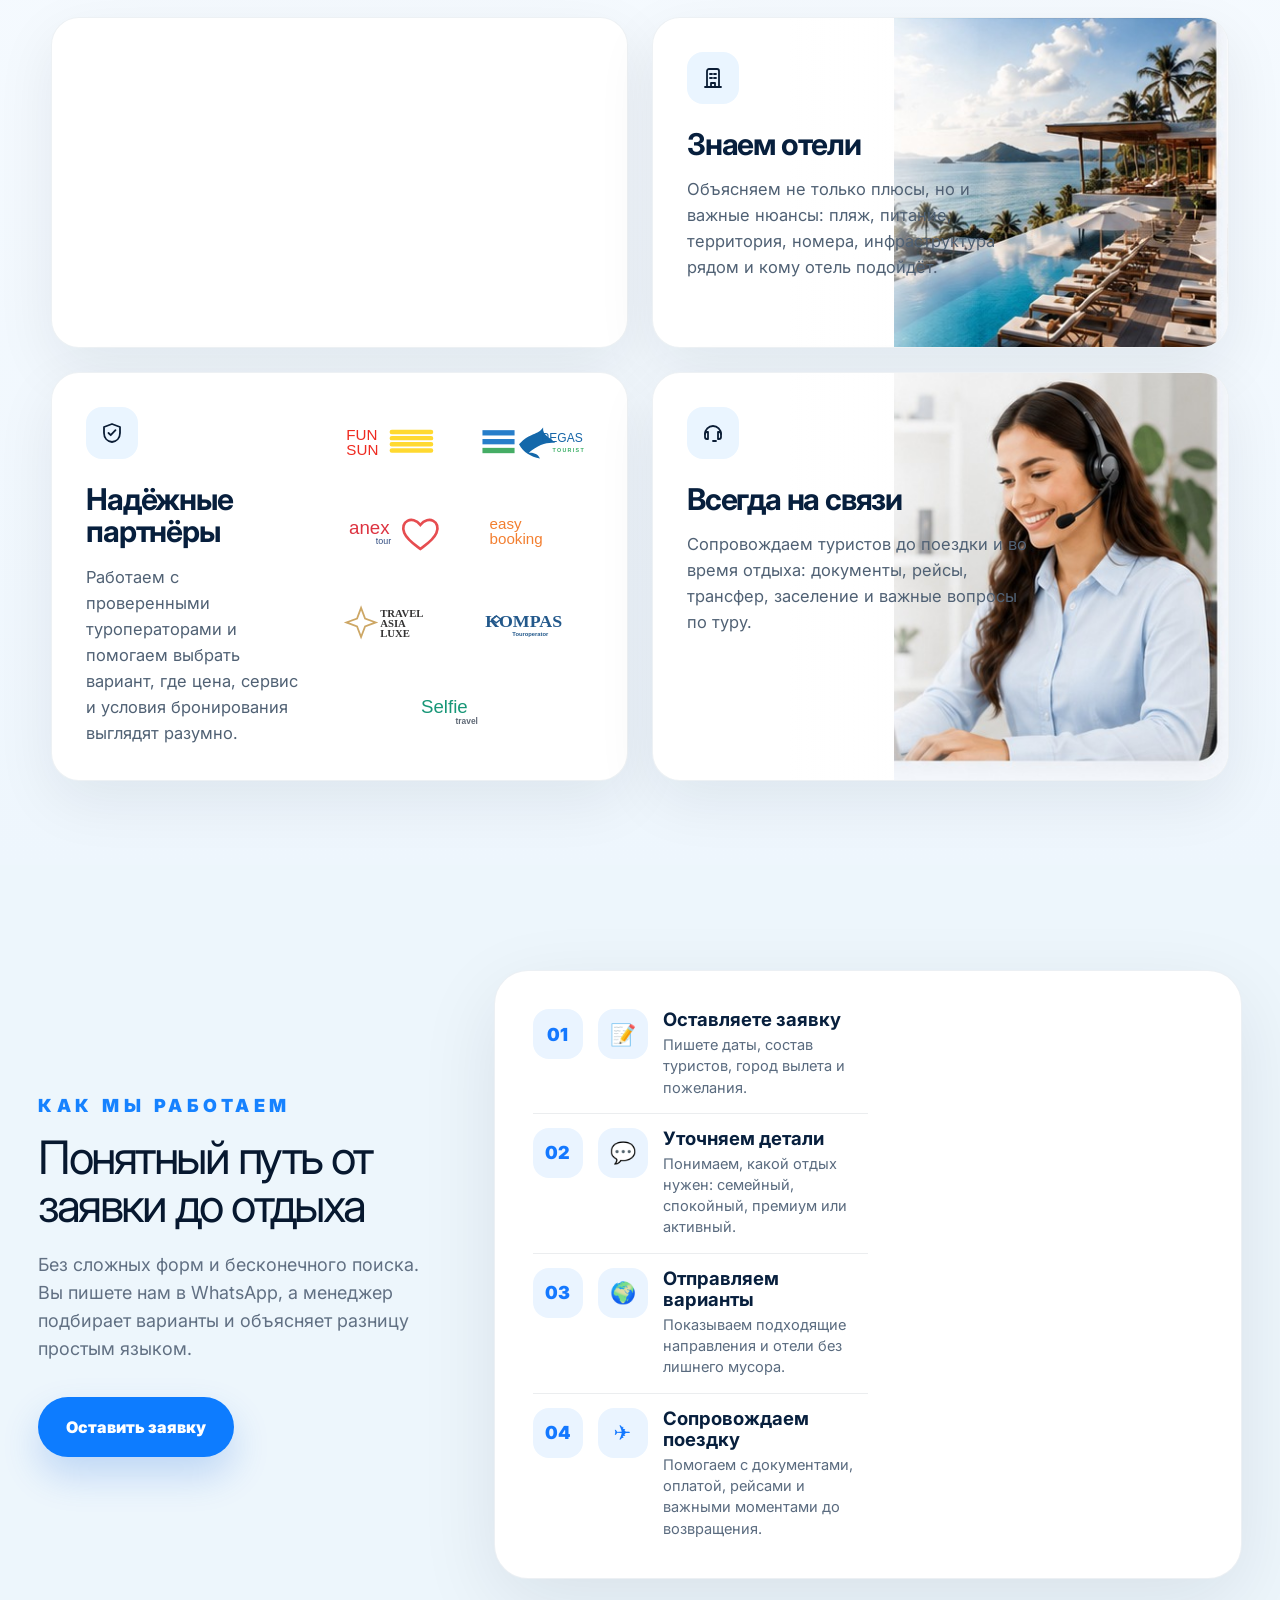
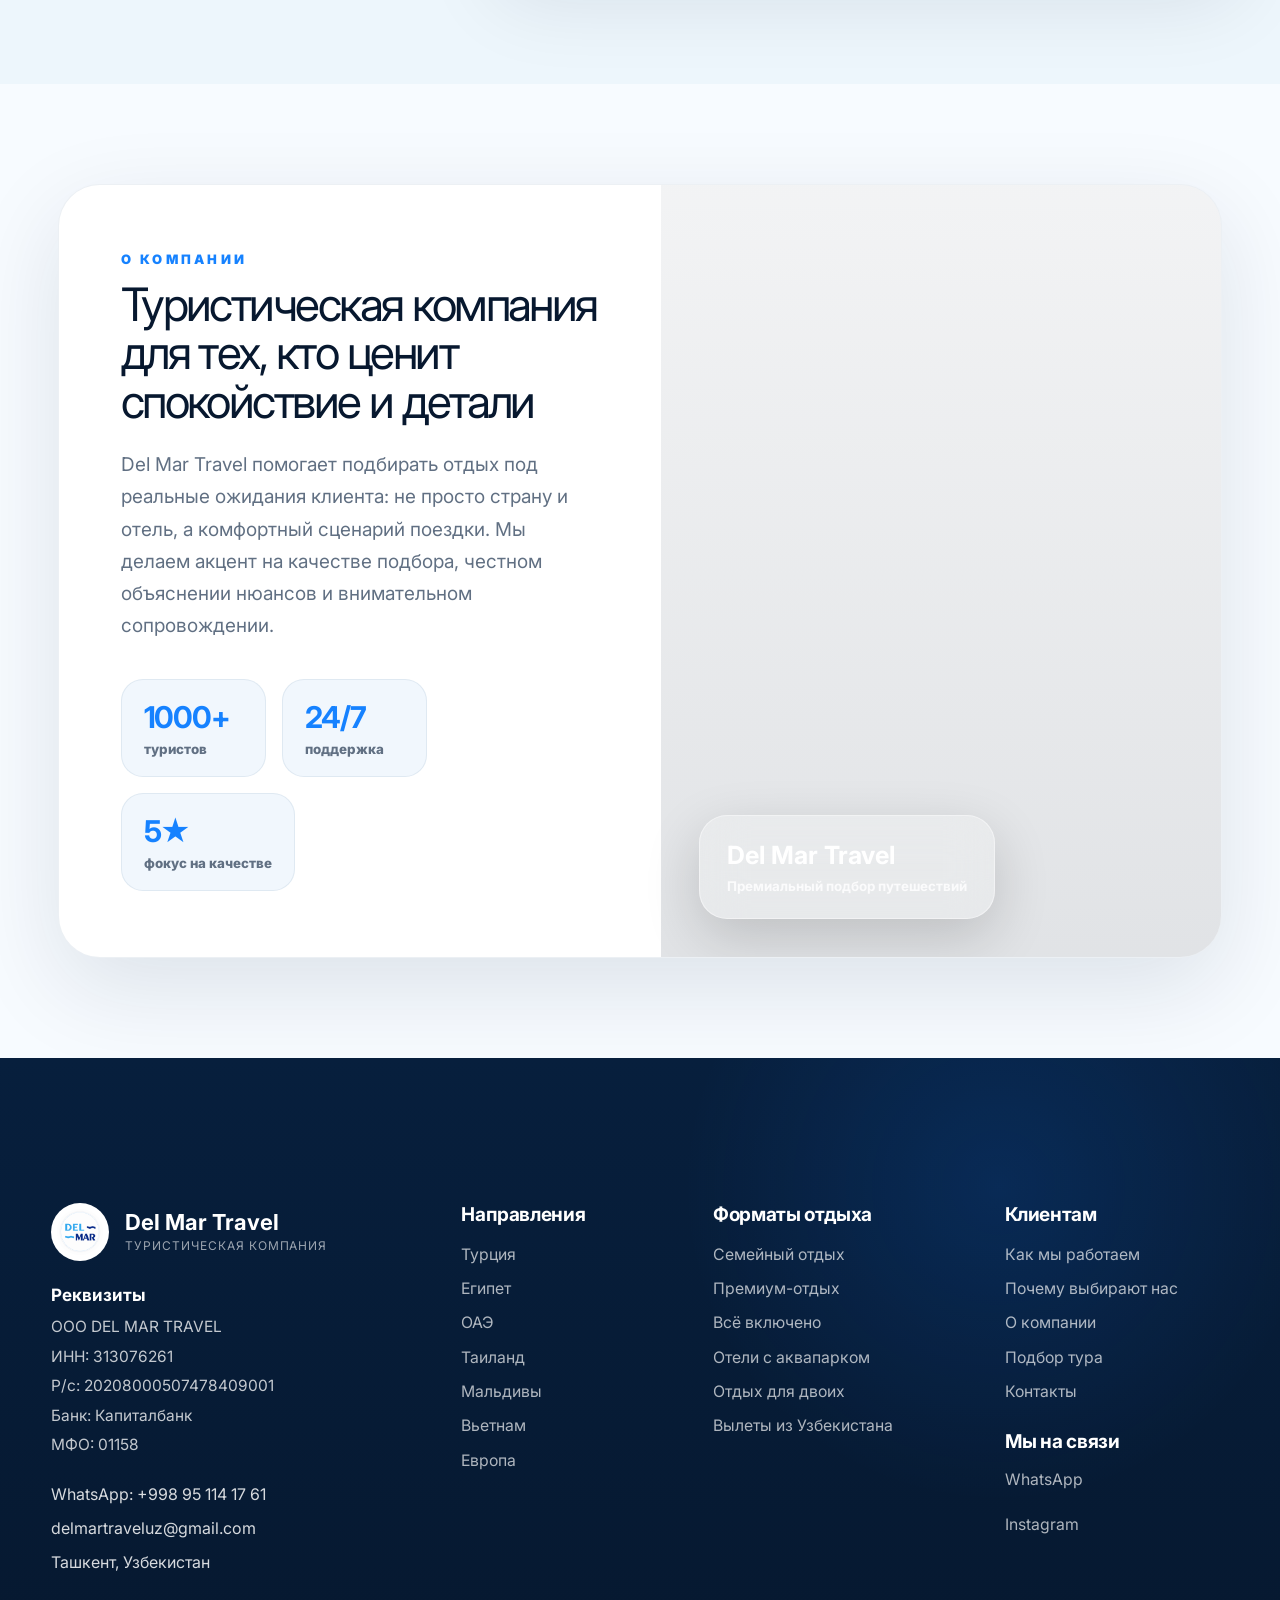
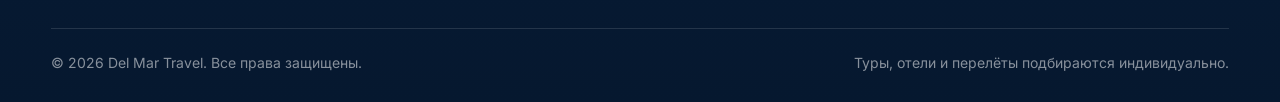
==== commit ccc3c3aa: "Add files via upload" ====
--- a/index.html
+++ b/index.html
@@ -33,11 +33,13 @@
       </nav>
 
       <div class="header-actions">
-        <a class="btn btn-blue" href="#request">Подберите мне тур</a>
+        <a class="btn btn-blue" href="#request"data-request-open>Подберите мне тур</a>
         <a class="btn btn-whatsapp" href="https://wa.me/998951141761" target="_blank" rel="noopener">
           <span class="wa-icon">◉</span> WhatsApp
         </a>
       </div>
+      <button class="mobile-menu-btn" type="button" aria-label="Открыть меню">☰</button>
+      
     </header>
   <main class="hero" id="top">
     <div class="hero-bg" aria-hidden="true"></div>
@@ -52,7 +54,7 @@
         <h2>Откройте мир путешествий<br>вместе с нами</h2>
         <p class="lead">Подберём идеальный отдых<br>с заботой о каждой детали.</p>
         <div class="cta-row">
-          <a class="hero-btn primary" href="#request">Подберите мне тур</a>
+          <a class="hero-btn primary" href="#request" data-request-open>Подберите мне тур</a>
           <a class="hero-btn ghost" href="#directions"><span class="play">▷</span> Смотреть направления</a>
         </div>
       </div>
@@ -223,7 +225,7 @@
         <p class="section-kicker">Как мы работаем</p>
         <h2>Понятный путь от заявки до отдыха</h2>
         <p>Без сложных форм и бесконечного поиска. Вы пишете нам в WhatsApp, а менеджер подбирает варианты и объясняет разницу простым языком.</p>
-        <a class="process-btn" href="#request">Оставить заявку</a>
+        <a class="process-btn" href="#requestModal" data-request-open>Оставить заявку</a>
       </div>
 
       <div class="process-card-v3">
@@ -254,24 +256,7 @@
     </div>
   </section>
 
-  <section class="footer-cta" id="request">
-  <div class="footer-cta__inner">
-    <div>
-      <p class="section-kicker">Заявка на подбор</p>
-      <h2>Не знаете, куда поехать?</h2>
-      <p>Напишите нам — подберём направление, отель и удобный вылет из Узбекистана.</p>
-    </div>
-
-    <div class="footer-cta__actions">
-      <a class="footer-cta__btn footer-cta__btn--blue" href="https://wa.me/998951141761" target="_blank" rel="noopener">
-        Подберите мне тур
-      </a>
-      <a class="footer-cta__btn footer-cta__btn--whatsapp" href="https://wa.me/998951141761" target="_blank" rel="noopener">
-        WhatsApp
-      </a>
-    </div>
-  </div>
-</section>
+ 
 
 <footer class="site-footer" id="contacts">
   <div class="footer-wrap">
@@ -343,7 +328,33 @@
   </div>
 </footer>
 
-
+<section class="request-modal" id="requestModal" aria-hidden="true">
+  <div class="request-modal__overlay" data-request-close></div>
+
+  <div class="request-modal__card">
+    <button class="request-modal__close" type="button" data-request-close aria-label="Закрыть">×</button>
+
+    <div class="request-modal__content">
+      <p class="section-kicker">ЗАЯВКА НА ПОДБОР</p>
+      <h2>Поможем выбрать тур без лишнего поиска</h2>
+      <p>
+        Напишите нам в WhatsApp — уточним даты, состав туристов, бюджет и подберём направление, отель и удобный вылет под ваш формат отдыха.
+      </p>
+
+      <div class="request-modal__points">
+        <span>Подберём варианты под семью, пару или премиум-отдых.</span>
+        <span>Объясним разницу между отелями простым языком.</span>
+        <span>Сразу отправим подходящие варианты в WhatsApp.</span>
+      </div>
+
+      <a class="request-modal__btn" href="https://wa.me/998951141761" target="_blank" rel="noopener">
+        Написать в WhatsApp
+      </a>
+    </div>
+
+    <div class="request-modal__image"></div>
+  </div>
+</section>
   <script>
   const header = document.querySelector('.site-header');
   window.addEventListener('scroll', () => {
@@ -535,6 +546,40 @@
     closeTourDetail();
   }
 });
+const requestModal = document.getElementById('requestModal');
+const requestOpenButtons = document.querySelectorAll('[data-request-open]');
+const requestCloseButtons = document.querySelectorAll('[data-request-close]');
+
+function openRequestModal() {
+  if (!requestModal) return;
+  requestModal.classList.add('is-open');
+  requestModal.setAttribute('aria-hidden', 'false');
+  document.body.classList.add('request-modal-open');
+}
+
+function closeRequestModal() {
+  if (!requestModal) return;
+  requestModal.classList.remove('is-open');
+  requestModal.setAttribute('aria-hidden', 'true');
+  document.body.classList.remove('request-modal-open');
+}
+
+requestOpenButtons.forEach(button => {
+  button.addEventListener('click', function (event) {
+    event.preventDefault();
+    openRequestModal();
+  });
+});
+
+requestCloseButtons.forEach(button => {
+  button.addEventListener('click', closeRequestModal);
+});
+
+document.addEventListener('keydown', function (event) {
+  if (event.key === 'Escape') {
+    closeRequestModal();
+  }
+});
 </script>
 </body>
 </html>
--- a/style.css
+++ b/style.css
@@ -2310,4 +2310,519 @@
     bottom: 63px;
     font-size: 20px;
   }
+}/* MOBILE HEADER MENU FIX */
+
+.mobile-menu-btn {
+  display: none;
+  width: 48px;
+  height: 48px;
+  border: 0;
+  border-radius: 50%;
+  background: #1478ff;
+  color: #fff;
+  font-size: 24px;
+  font-weight: 900;
+  cursor: pointer;
+  box-shadow: 0 14px 34px rgba(20,120,255,.28);
+}
+
+@media (max-width: 760px) {
+  .site-header {
+    width: calc(100% - 24px) !important;
+    left: 12px !important;
+    right: 12px !important;
+    top: 12px !important;
+    transform: none !important;
+    display: grid !important;
+    grid-template-columns: 1fr auto auto !important;
+    align-items: center !important;
+    gap: 10px !important;
+    padding: 10px 12px !important;
+    border-radius: 28px !important;
+  }
+
+  .brand {
+    min-width: 0 !important;
+  }
+
+  .brand img {
+    width: 48px !important;
+    height: 48px !important;
+  }
+
+  .brand span {
+    min-width: 0 !important;
+  }
+
+  .brand strong {
+    font-size: 15px !important;
+    line-height: 1.05 !important;
+    white-space: nowrap !important;
+  }
+
+  .brand small {
+    font-size: 9px !important;
+    line-height: 1.1 !important;
+    white-space: nowrap !important;
+  }
+
+  .main-nav {
+    display: none !important;
+  }
+
+  .header-actions {
+    display: none !important;
+  }
+
+  .mobile-menu-btn {
+    display: grid !important;
+    place-items: center !important;
+  }
+
+  .lang-switch {
+    display: inline-flex !important;
+    height: 42px !important;
+    padding: 0 12px !important;
+    border-radius: 999px !important;
+    background: rgba(255,255,255,.84) !important;
+    font-size: 12px !important;
+    font-weight: 900 !important;
+    white-space: nowrap !important;
+  }
+}/* WHY SECTION — MOBILE FIX */
+
+@media (max-width: 760px) {
+  .why-section {
+    padding: 80px 18px !important;
+    overflow: hidden !important;
+  }
+
+  .why-section .section-head {
+    max-width: 100% !important;
+    margin-bottom: 34px !important;
+    padding: 0 !important;
+  }
+
+  .why-section .section-head h2 {
+    font-size: 38px !important;
+    line-height: 1.02 !important;
+    letter-spacing: -0.055em !important;
+  }
+
+  .why-section .section-head p {
+    font-size: 17px !important;
+    line-height: 1.55 !important;
+  }
+
+  .why-grid,
+  .premium-why-grid {
+    display: grid !important;
+    grid-template-columns: 1fr !important;
+    gap: 18px !important;
+    width: 100% !important;
+    max-width: 100% !important;
+  }
+
+  .why-card,
+  .premium-card,
+  .feature-card,
+  .personal-card,
+  .partners-card,
+  .support-card,
+  .image-card {
+    width: 100% !important;
+    max-width: 100% !important;
+    min-height: auto !important;
+    grid-column: auto !important;
+    grid-row: auto !important;
+    border-radius: 28px !important;
+    padding: 28px 24px !important;
+    overflow: hidden !important;
+  }
+
+  .why-card .card-copy,
+  .premium-card .card-copy {
+    width: 100% !important;
+    max-width: 100% !important;
+  }
+
+  .why-card h3,
+  .premium-card h3 {
+    font-size: 30px !important;
+    line-height: 1.05 !important;
+    letter-spacing: -0.045em !important;
+    margin-bottom: 14px !important;
+  }
+
+  .why-card p,
+  .premium-card p {
+    font-size: 16px !important;
+    line-height: 1.55 !important;
+    max-width: 100% !important;
+  }
+
+  .card-icon {
+    width: 54px !important;
+    height: 54px !important;
+    margin-bottom: 18px !important;
+  }
+
+  .partners-card {
+    min-height: 360px !important;
+  }
+
+  .partners-card .operators-logos,
+  .operators-logos {
+    display: grid !important;
+    grid-template-columns: repeat(2, minmax(0, 1fr)) !important;
+    gap: 14px !important;
+    width: 100% !important;
+    margin-top: 22px !important;
+  }
+
+  .operators-logos img {
+    max-width: 100% !important;
+    height: auto !important;
+    object-fit: contain !important;
+  }
+
+  .image-card {
+    min-height: 360px !important;
+    background-size: cover !important;
+    background-position: center right !important;
+  }
+
+  .support-card {
+    background-position: center right !important;
+  }
+
+  .support-card .card-copy {
+    max-width: 62% !important;
+  }
+
+  .support-card p {
+    font-size: 16px !important;
+    line-height: 1.55 !important;
+  }
+}
+
+@media (max-width: 430px) {
+  .why-section .section-head h2 {
+    font-size: 34px !important;
+  }
+
+  .why-card h3,
+  .premium-card h3 {
+    font-size: 28px !important;
+  }
+
+  .support-card .card-copy {
+    max-width: 68% !important;
+  }
+}/* REQUEST MODAL */
+
+.request-modal {
+  position: fixed;
+  inset: 0;
+  z-index: 2147483646;
+  display: none;
+  align-items: center;
+  justify-content: center;
+  padding: 24px;
+}
+
+.request-modal.is-open {
+  display: flex;
+}
+
+.request-modal__overlay {
+  position: absolute;
+  inset: 0;
+  background: rgba(5, 18, 35, .58);
+  backdrop-filter: blur(8px);
+  -webkit-backdrop-filter: blur(8px);
+}
+
+.request-modal__card {
+  position: relative;
+  z-index: 2;
+  width: min(1060px, 94vw);
+  min-height: 520px;
+  display: grid;
+  grid-template-columns: 1.05fr .95fr;
+  overflow: hidden;
+  border-radius: 36px;
+  background: #fff;
+  box-shadow: 0 36px 120px rgba(0, 0, 0, .38);
+  animation: requestModalShow .25s ease both;
+}
+
+.request-modal__content {
+  padding: 58px 62px;
+  color: #071f3d;
+}
+
+.request-modal__content h2 {
+  margin: 0 0 20px;
+  font-size: clamp(38px, 4vw, 62px);
+  line-height: .96;
+  letter-spacing: -0.06em;
+  color: #071f3d;
+}
+
+.request-modal__content p {
+  max-width: 520px;
+  margin: 0 0 28px;
+  font-size: 17px;
+  line-height: 1.6;
+  color: #52657c;
+}
+
+.request-modal__points {
+  display: grid;
+  gap: 13px;
+  margin-bottom: 32px;
+}
+
+.request-modal__points span {
+  position: relative;
+  padding-left: 34px;
+  font-size: 15.5px;
+  line-height: 1.45;
+  font-weight: 700;
+  color: #203753;
+}
+
+.request-modal__points span::before {
+  content: "✓";
+  position: absolute;
+  left: 0;
+  top: -2px;
+  width: 23px;
+  height: 23px;
+  border-radius: 50%;
+  display: grid;
+  place-items: center;
+  color: #fff;
+  background: #1478ff;
+  font-size: 13px;
+  font-weight: 900;
+}
+
+.request-modal__btn {
+  min-height: 56px;
+  padding: 0 30px;
+  display: inline-flex;
+  align-items: center;
+  justify-content: center;
+  border-radius: 999px;
+  background: #20c76a;
+  color: #fff;
+  text-decoration: none;
+  font-size: 15px;
+  font-weight: 900;
+  box-shadow: 0 18px 38px rgba(32, 199, 106, .28);
+}
+
+.request-modal__image {
+  min-height: 520px;
+  background-image:
+    linear-gradient(90deg, rgba(255,255,255,.16), rgba(255,255,255,0)),
+    url("assets/stage3-support.jpg");
+  background-size: cover;
+  background-position: center;
+}
+
+.request-modal__close {
+  position: absolute;
+  top: 20px;
+  right: 20px;
+  z-index: 5;
+  width: 46px;
+  height: 46px;
+  border: none;
+  border-radius: 50%;
+  background: #fff;
+  color: #071f3d;
+  font-size: 32px;
+  line-height: 1;
+  cursor: pointer;
+  display: grid;
+  place-items: center;
+  box-shadow: 0 14px 34px rgba(0,0,0,.18);
+}
+
+body.request-modal-open {
+  overflow: hidden;
+}
+
+@keyframes requestModalShow {
+  from {
+    opacity: 0;
+    transform: translateY(18px) scale(.97);
+  }
+  to {
+    opacity: 1;
+    transform: translateY(0) scale(1);
+  }
+}
+
+@media (max-width: 760px) {
+  .request-modal {
+    padding: 14px;
+  }
+
+  .request-modal__card {
+    width: 94vw;
+    max-height: 88vh;
+    min-height: auto;
+    grid-template-columns: 1fr;
+    overflow-y: auto;
+    border-radius: 28px;
+  }
+
+  .request-modal__content {
+    padding: 48px 24px 30px;
+  }
+
+  .request-modal__content h2 {
+    font-size: 34px;
+    line-height: 1.02;
+  }
+
+  .request-modal__content p {
+    font-size: 15.5px;
+  }
+
+  .request-modal__points span {
+    font-size: 14px;
+  }
+
+  .request-modal__btn {
+    width: 100%;
+  }
+
+  .request-modal__image {
+    min-height: 260px;
+    order: -1;
+  }
+
+  .request-modal__close {
+    top: 12px;
+    right: 12px;
+    width: 42px;
+    height: 42px;
+    font-size: 28px;
+  }
+}/* FOOTER SOCIALS FIX */
+
+.footer-socials {
+  margin-top: 28px;
+  display: grid;
+  gap: 10px;
+}
+
+.footer-socials h3 {
+  margin: 0 0 6px;
+}
+
+.footer-socials a {
+  display: block;
+}/* ABOUT PHOTO BADGE FIX — UZ/RU */
+
+.about-photo::before {
+  display: none !important;
+  content: none !important;
+}
+
+.about-photo::after {
+  content: "Del Mar Travel\A Premium sayohatlarni tanlash" !important;
+  white-space: pre-line !important;
+
+  position: absolute !important;
+  left: 34px !important;
+  bottom: 34px !important;
+
+  width: 235px !important;
+  padding: 18px 22px !important;
+  border-radius: 22px !important;
+
+  background: rgba(255, 255, 255, .72) !important;
+  backdrop-filter: blur(14px) !important;
+  -webkit-backdrop-filter: blur(14px) !important;
+
+  color: #ffffff !important;
+  font-size: 13px !important;
+  font-weight: 800 !important;
+  line-height: 1.35 !important;
+
+  box-shadow: 0 18px 50px rgba(15, 23, 42, .22) !important;
+}
+
+.about-photo::after {
+  font-family: inherit !important;
+}/* ABOUT PHOTO BADGE — REAL HTML VERSION */
+
+.about-photo::before,
+.about-photo::after {
+  display: none !important;
+  content: none !important;
+}
+
+.about-photo {
+  position: relative !important;
+}
+
+.about-photo-badge {
+  position: absolute;
+  left: 34px;
+  bottom: 34px;
+
+  min-width: 245px;
+  padding: 18px 24px;
+  border-radius: 24px;
+
+  background: rgba(255, 255, 255, .46);
+  backdrop-filter: blur(16px);
+  -webkit-backdrop-filter: blur(16px);
+
+  color: #fff;
+  box-shadow: 0 18px 48px rgba(15, 23, 42, .20);
+}
+
+.about-photo-badge strong {
+  display: block;
+  font-size: 24px;
+  line-height: 1;
+  font-weight: 900;
+  letter-spacing: -0.04em;
+  margin-bottom: 7px;
+  text-shadow: 0 2px 12px rgba(0,0,0,.22);
+}
+
+.about-photo-badge span {
+  display: block;
+  font-size: 12px;
+  line-height: 1.25;
+  font-weight: 800;
+  color: rgba(255,255,255,.92);
+  text-shadow: 0 2px 10px rgba(0,0,0,.2);
+}
+
+@media (max-width: 760px) {
+  .about-photo-badge {
+    left: 22px;
+    bottom: 22px;
+    min-width: 220px;
+    padding: 16px 20px;
+    border-radius: 22px;
+  }
+
+  .about-photo-badge strong {
+    font-size: 21px;
+  }
+
+  .about-photo-badge span {
+    font-size: 11px;
+  }
 }
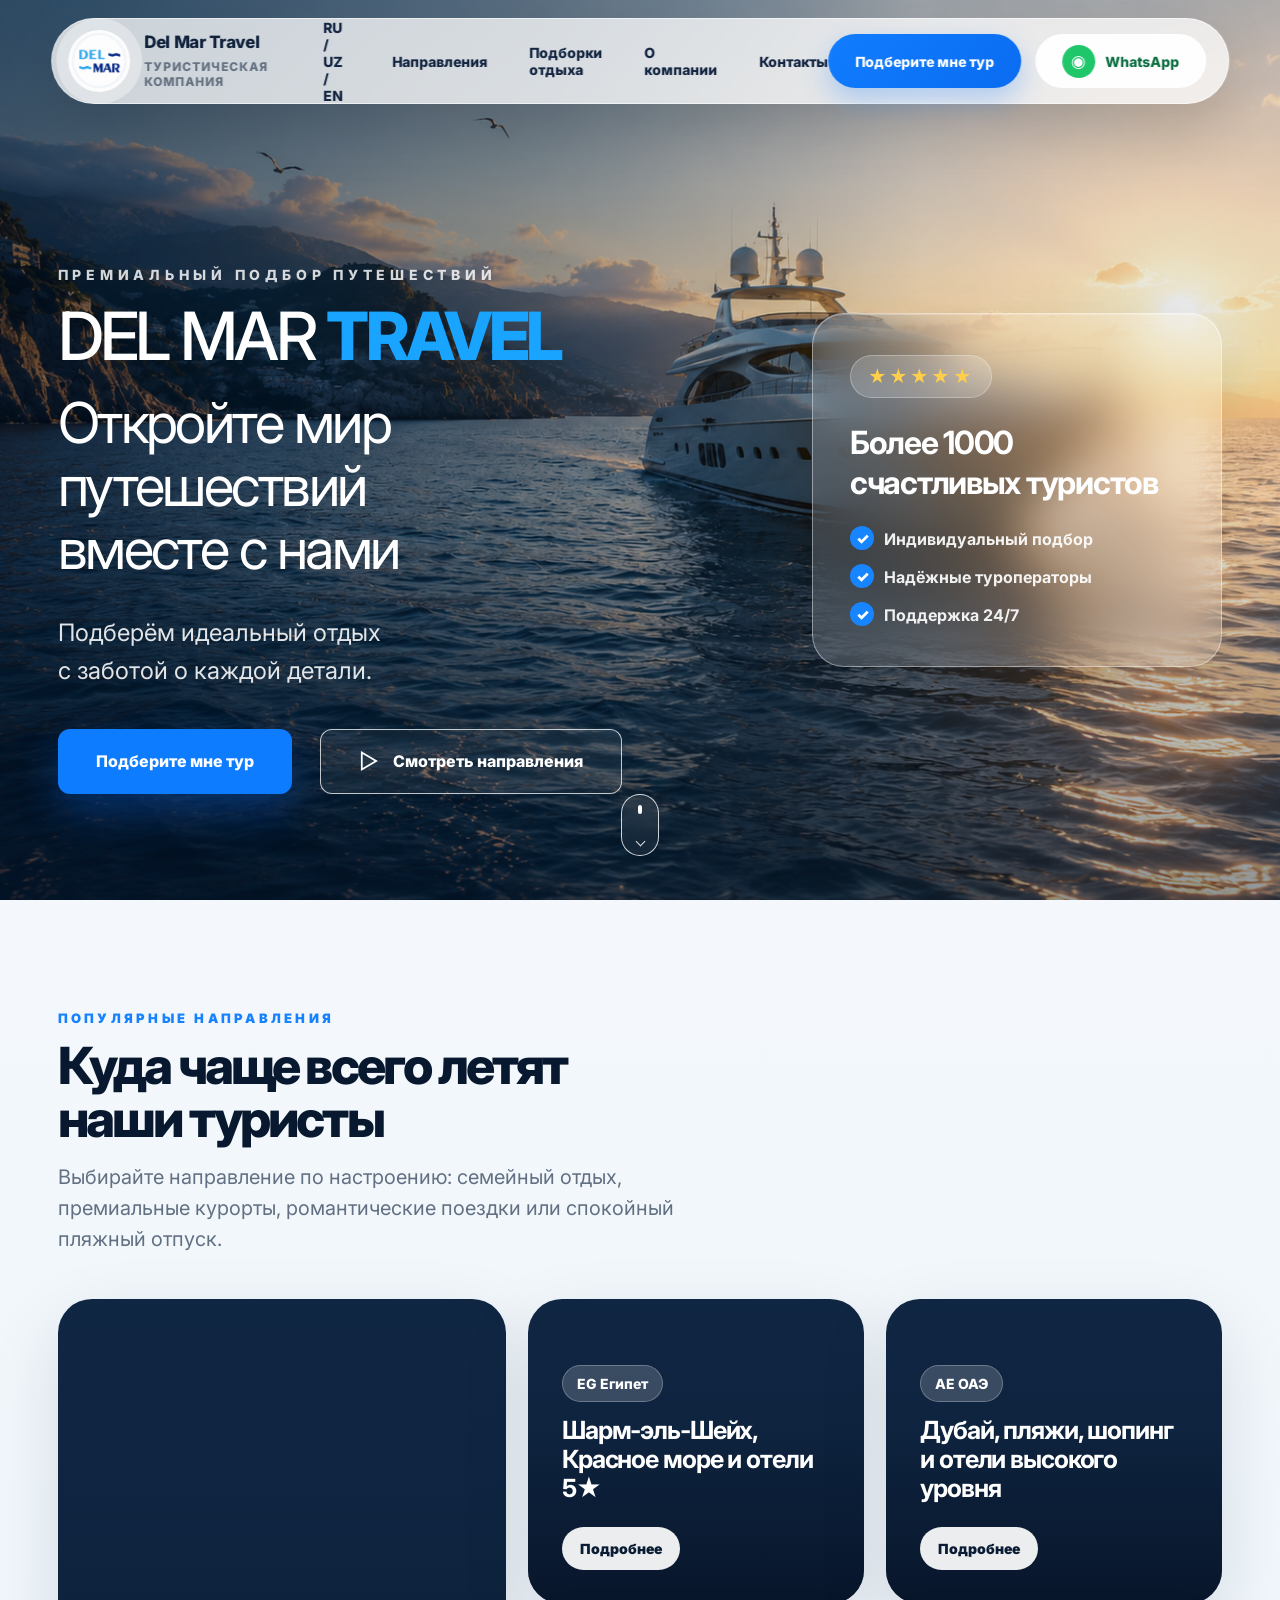
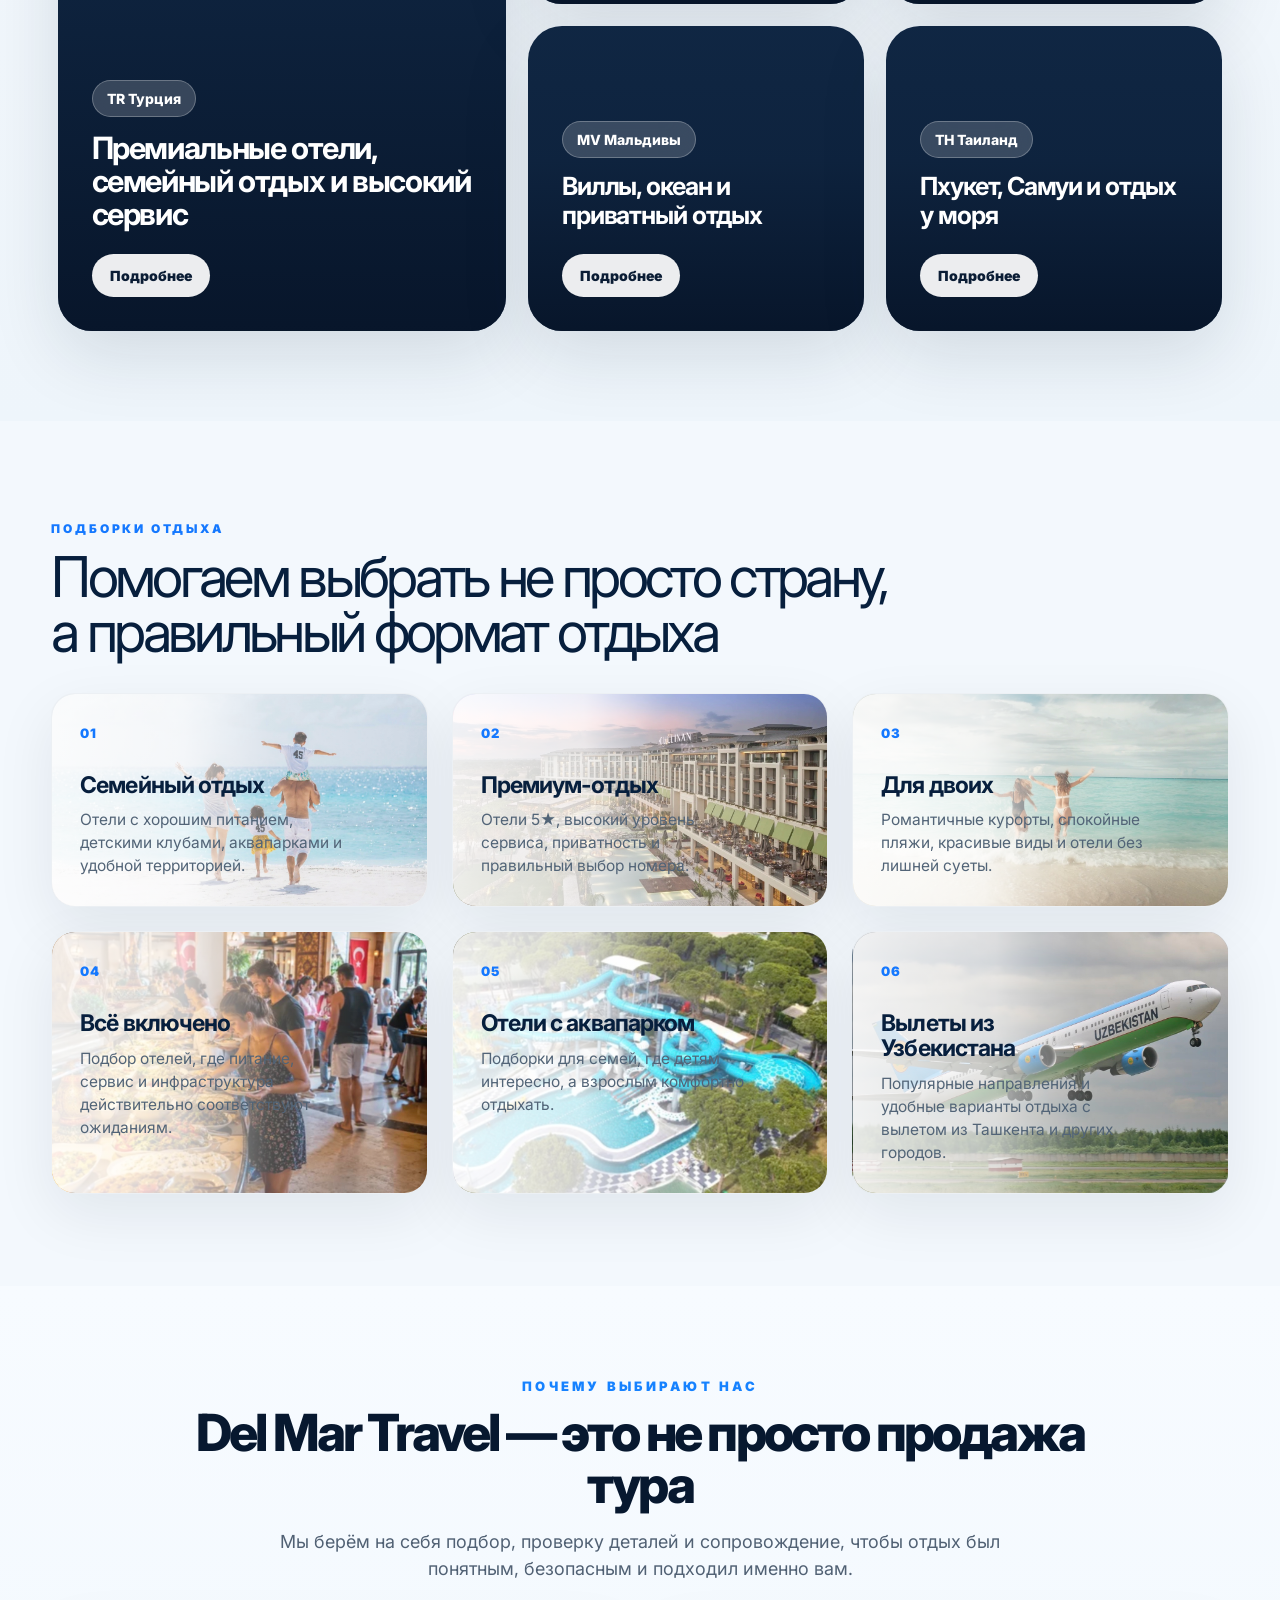
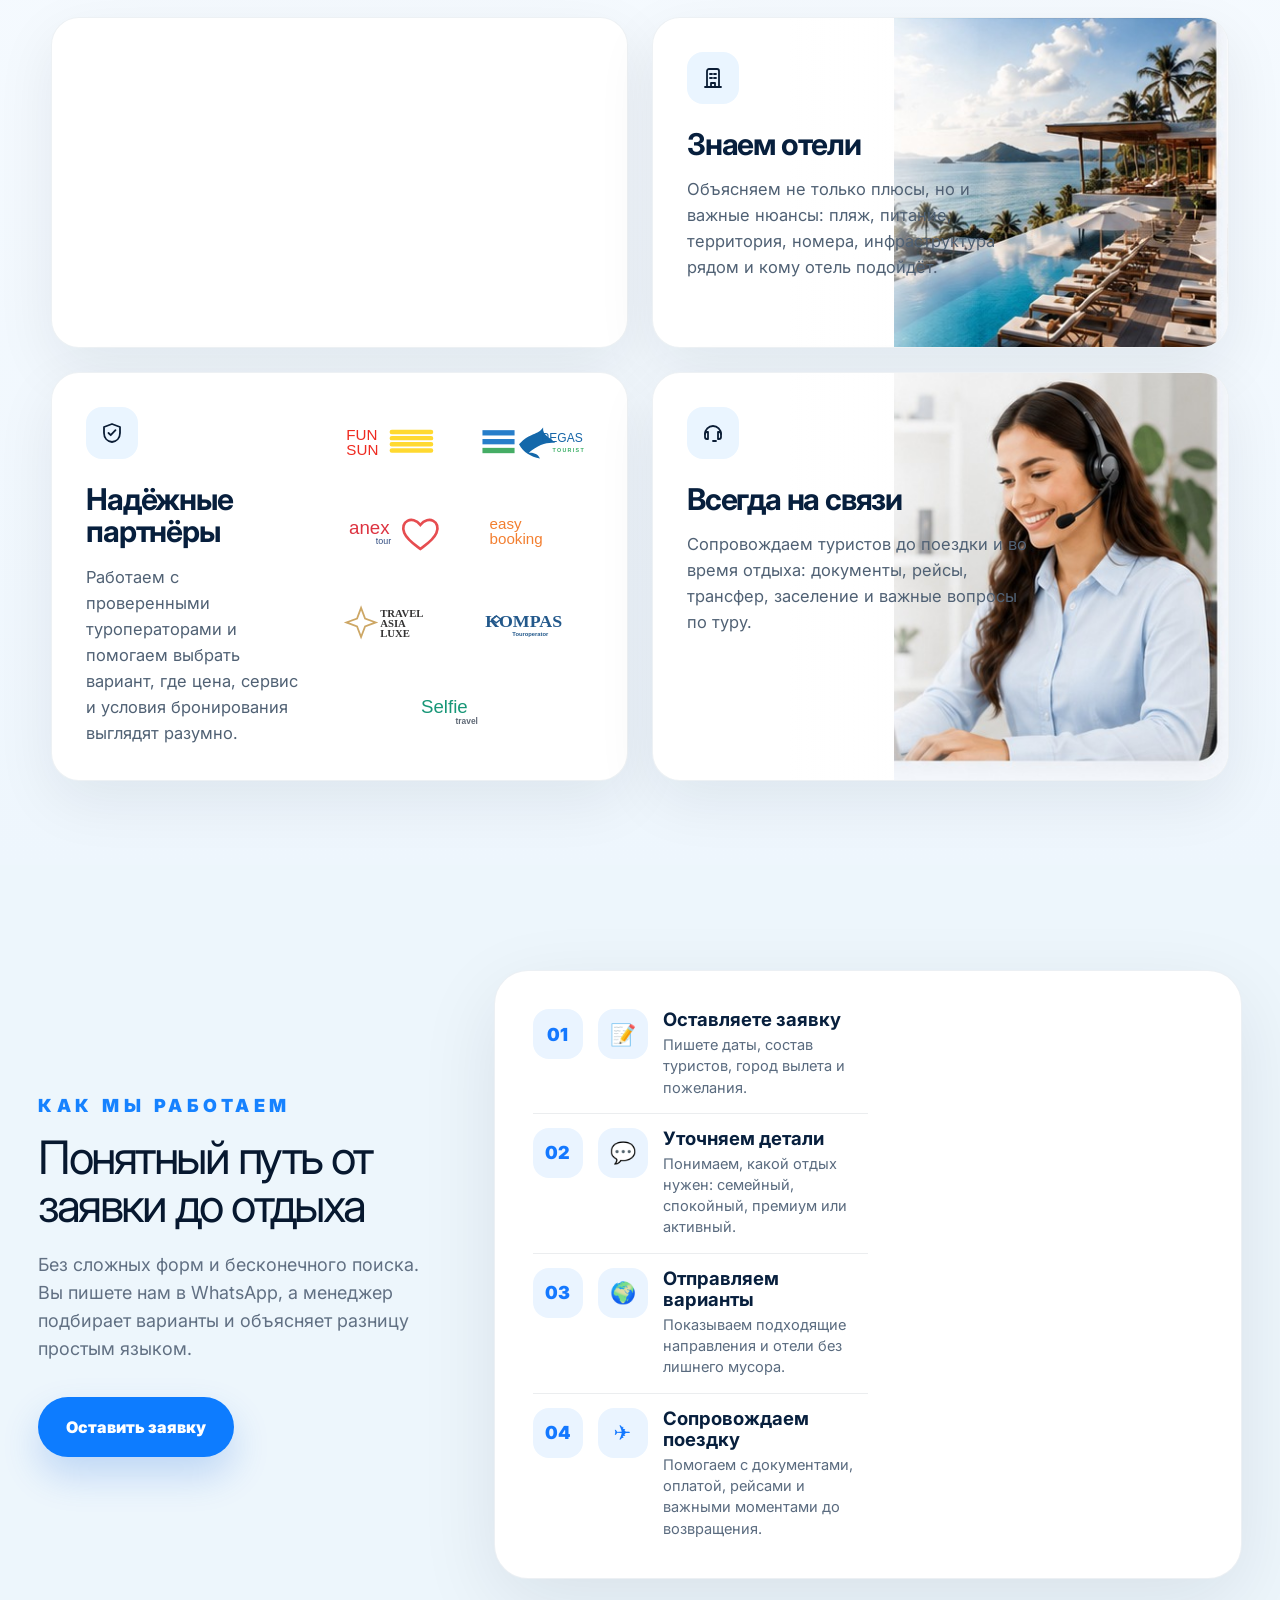
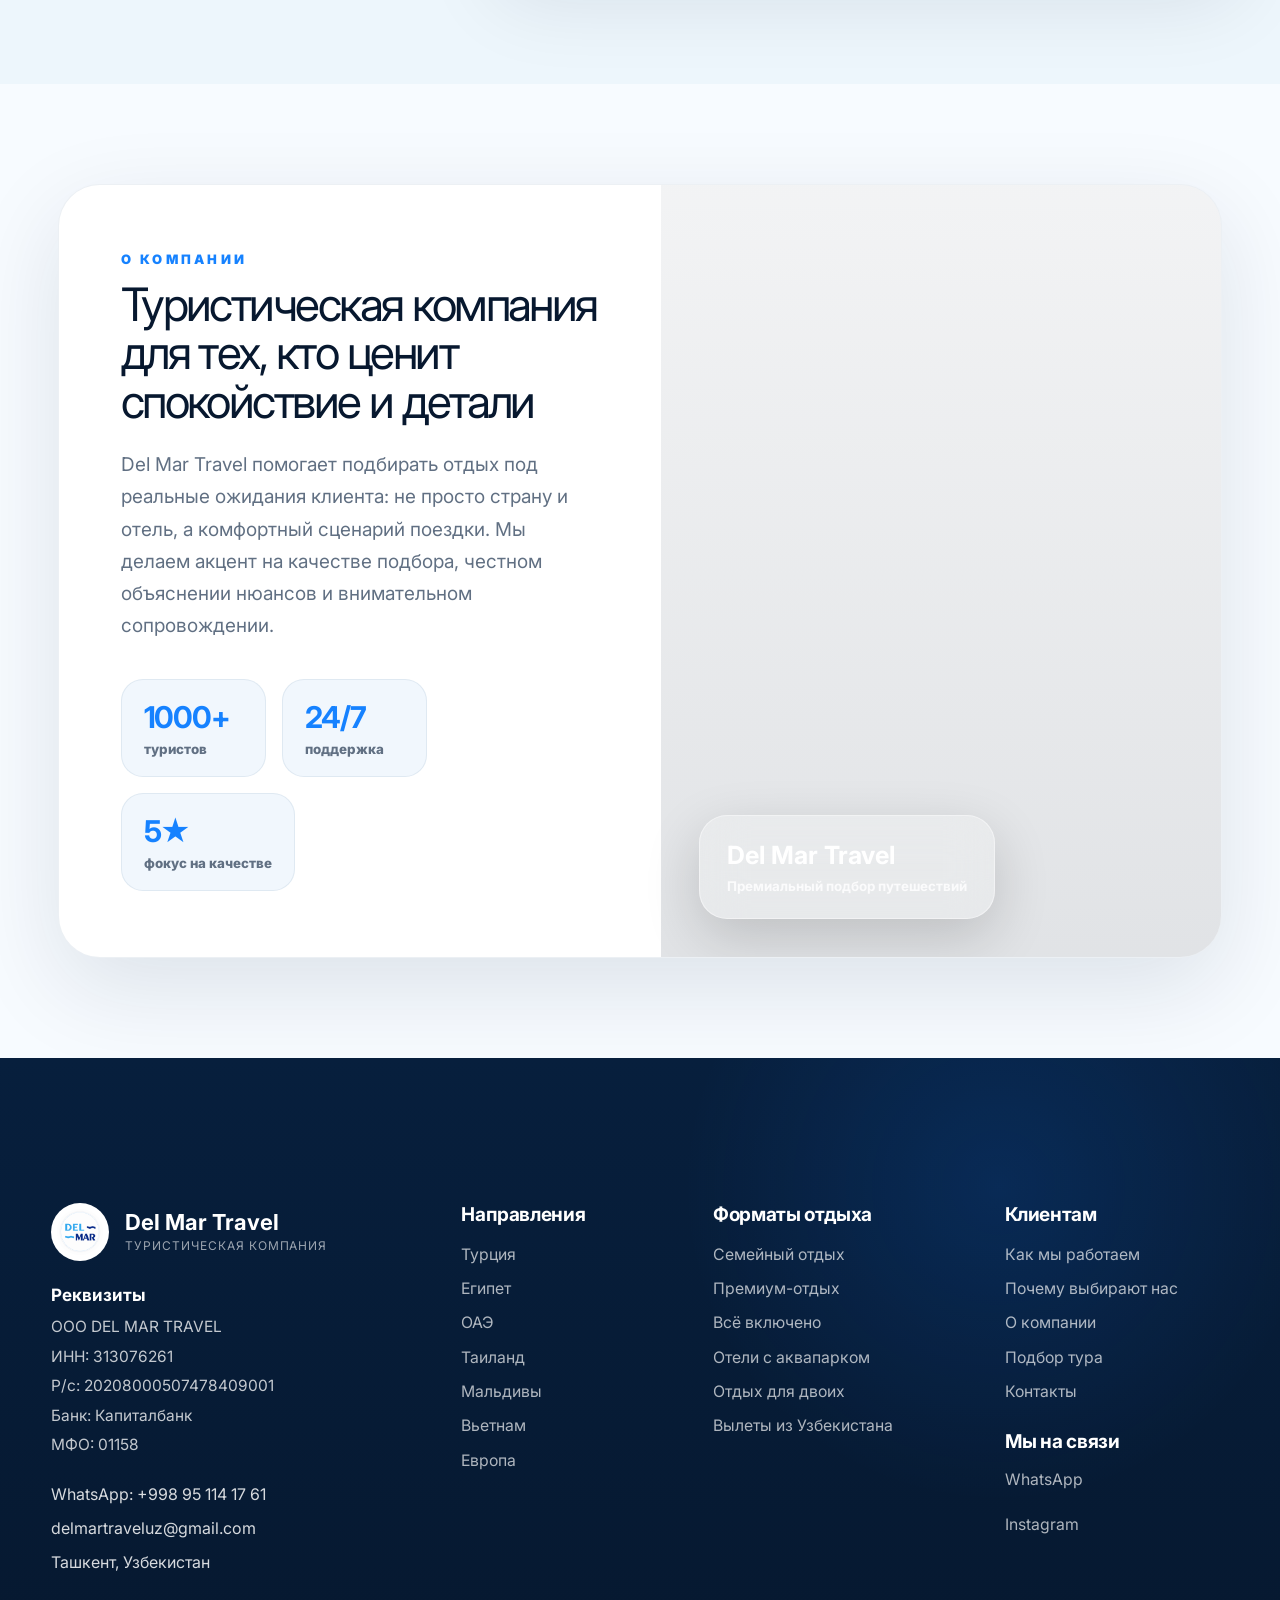
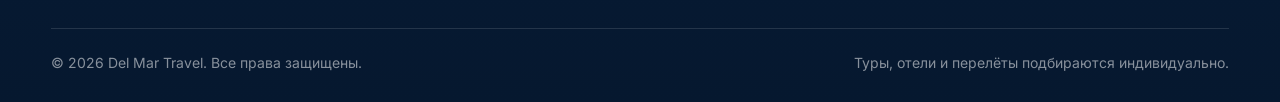
==== commit 0dfb551d: "Add files via upload" ====
--- a/index.html
+++ b/index.html
@@ -25,6 +25,8 @@
   <a class="active" href="index.html">RU</a>
   <span>/</span>
   <a href="uz.html">UZ</a>
+  <span>/</span>
+  <a href="en.html">EN</a>
 </div>
         <a href="#directions">Направления</a>
         <a href="#collections">Подборки отдыха</a>
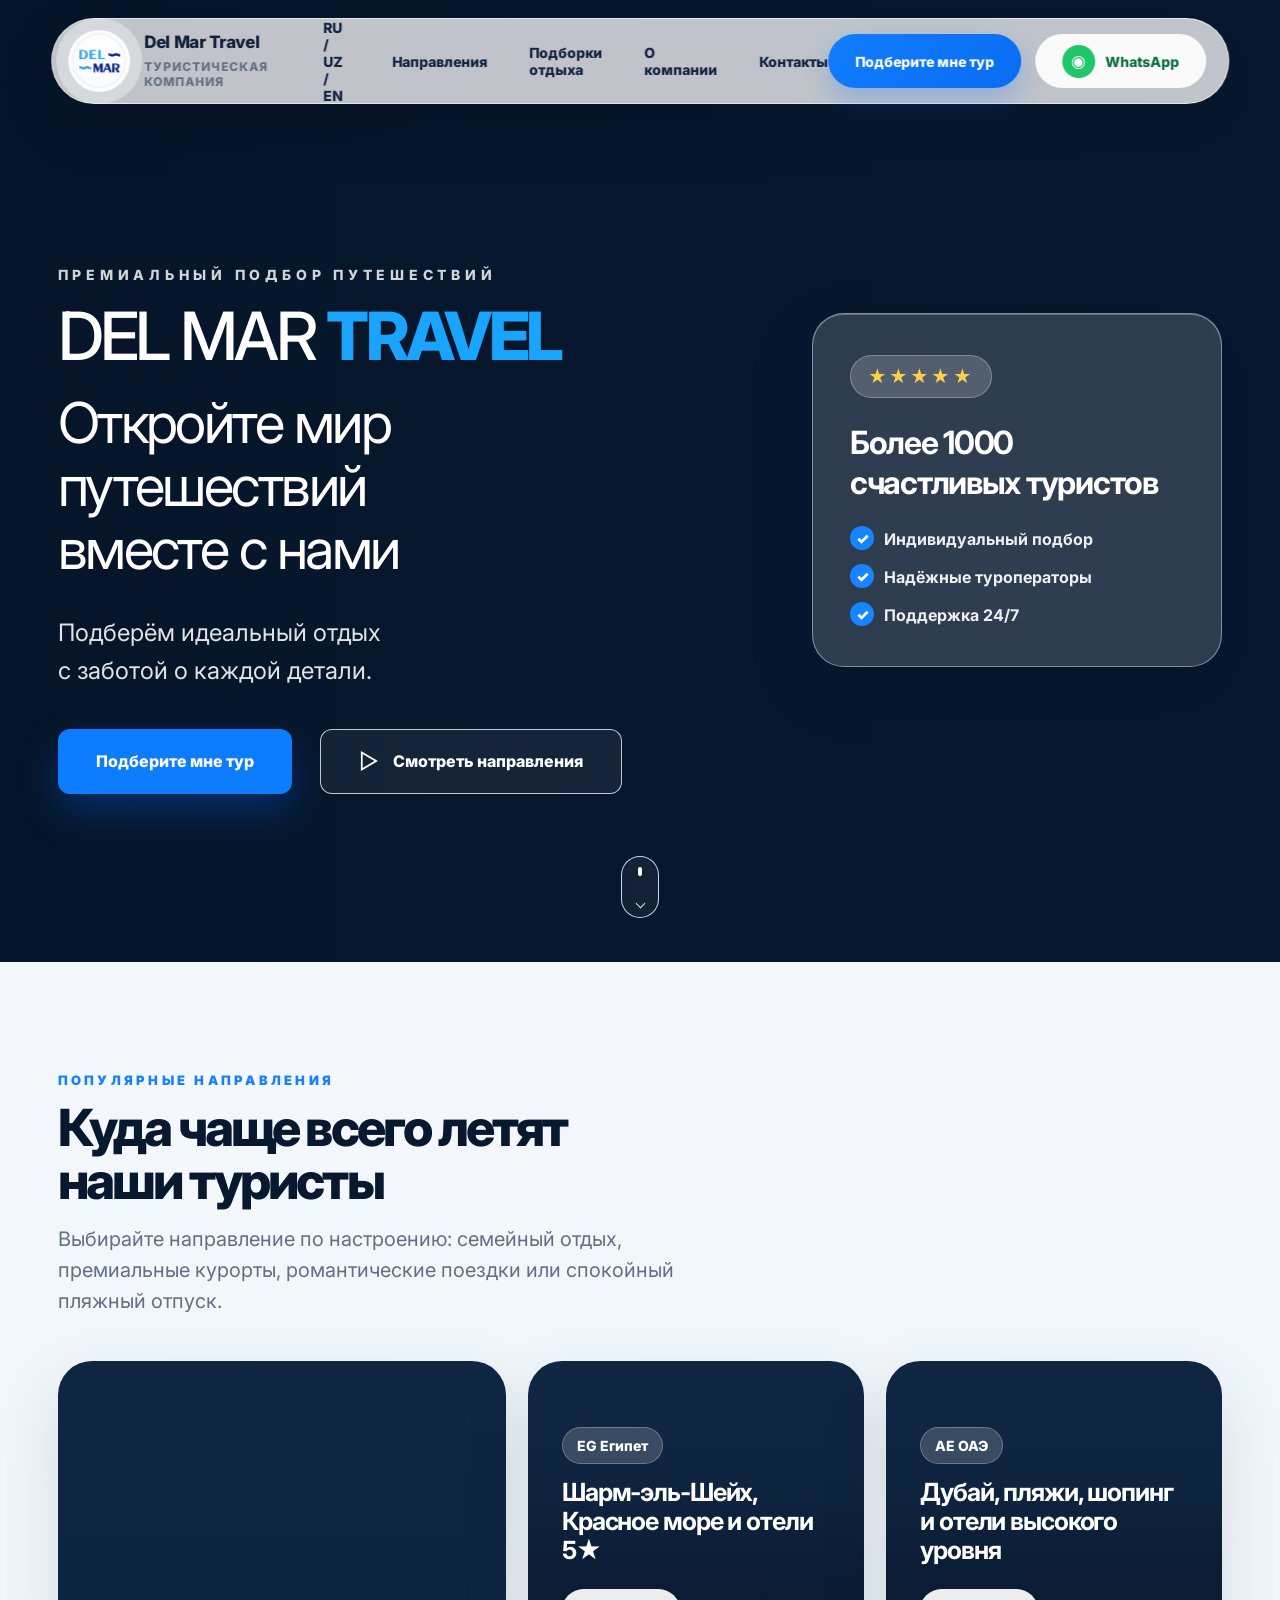
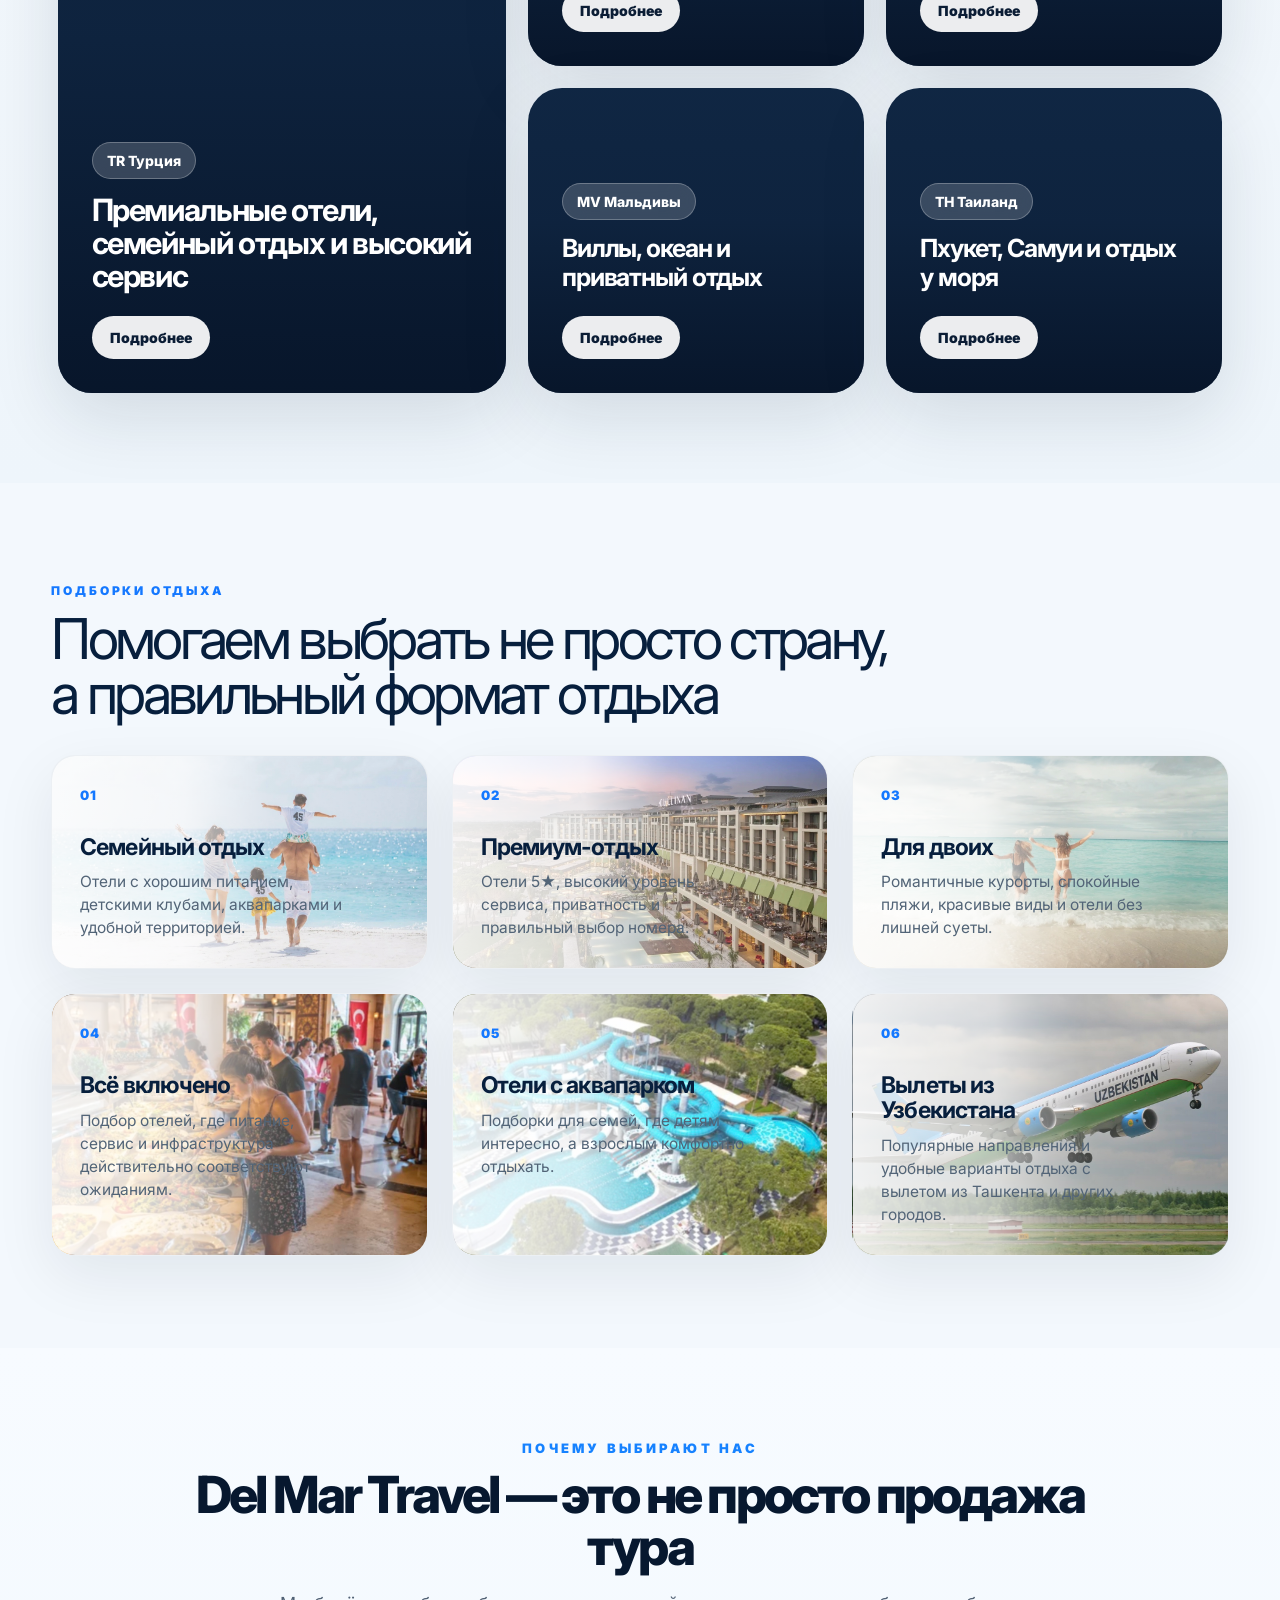
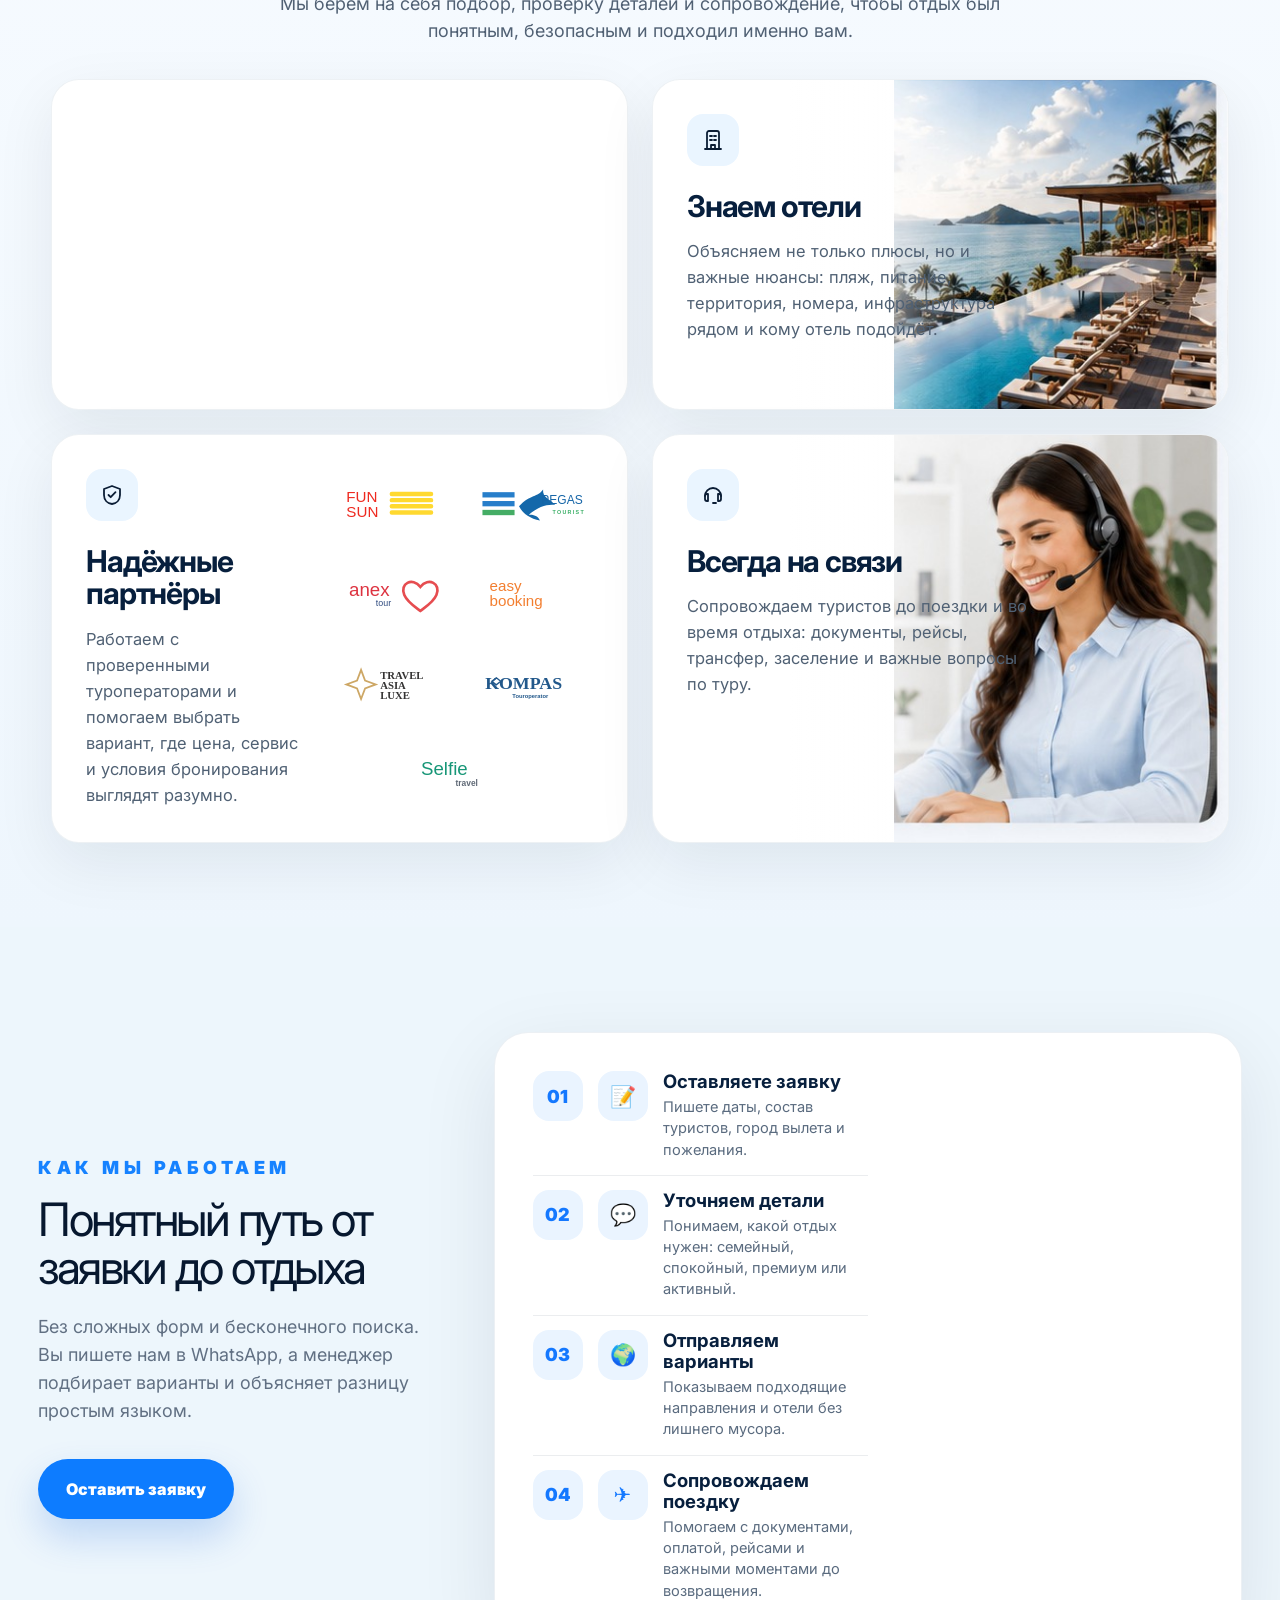
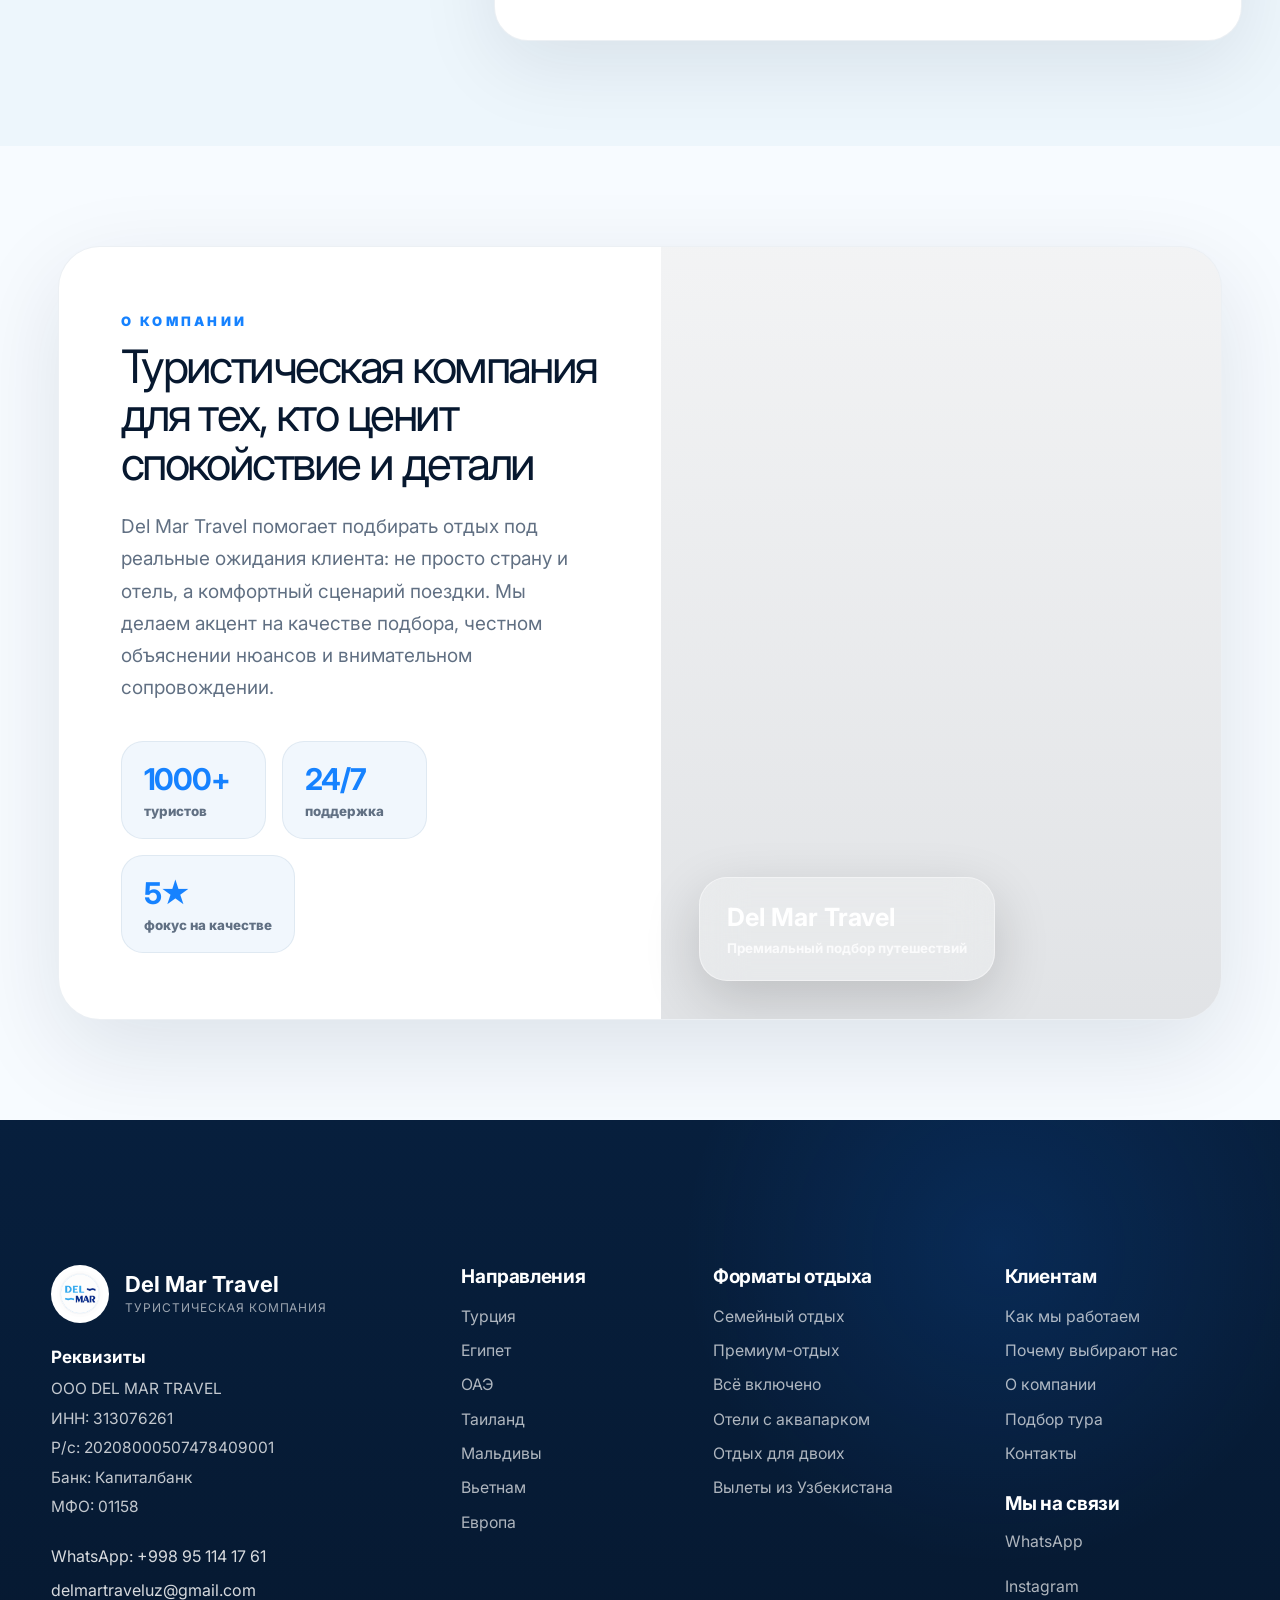
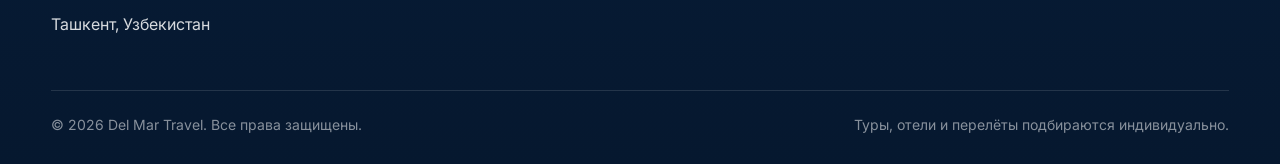
==== commit d210fb35: "Add files via upload" ====
--- a/index.html
+++ b/index.html
@@ -44,6 +44,14 @@
       
     </header>
   <main class="hero" id="top">
+    <video class="hero-video hero-video-desktop" autoplay muted loop playsinline preload="metadata" aria-hidden="true">
+  <source src="assets/hero-video-desktop.mp4" type="video/mp4">
+</video>
+
+<video class="hero-video hero-video-mobile" autoplay muted loop playsinline preload="metadata" aria-hidden="true">
+  <source src="assets/hero-video-mobile.mp4" type="video/mp4">
+</video>
+
     <div class="hero-bg" aria-hidden="true"></div>
     <div class="shade" aria-hidden="true"></div>
 
--- a/style.css
+++ b/style.css
@@ -2825,4 +2825,149 @@
   .about-photo-badge span {
     font-size: 11px;
   }
+}/* HERO MOBILE VIDEO */
+
+.hero {
+  position: relative;
+  overflow: hidden;
+}
+
+.hero-video {
+  position: absolute;
+  inset: 0;
+  width: 100%;
+  height: 100%;
+  object-fit: cover;
+  z-index: 0;
+  pointer-events: none;
+}
+
+.hero-video-mobile {
+  display: none;
+}
+
+.hero-bg {
+  z-index: 0;
+}
+
+.shade {
+  z-index: 1;
+}
+
+.site-header,
+.hero-content,
+.scroll {
+  position: relative;
+  z-index: 3;
+}
+
+@media (max-width: 760px) {
+  .hero-video-mobile {
+    display: block;
+  }
+
+  .hero-bg {
+    display: none;
+  }
+}/* HERO BACKGROUND VIDEO */
+
+.hero {
+  position: relative;
+  overflow: hidden;
+}
+
+.hero-video {
+  position: absolute;
+  inset: 0;
+  width: 100%;
+  height: 100%;
+  object-fit: cover;
+  z-index: 0;
+  pointer-events: none;
+}
+
+.hero-bg {
+  display: none !important;
+}
+
+.shade {
+  z-index: 1;
+  background: linear-gradient(
+    90deg,
+    rgba(5, 18, 35, .58) 0%,
+    rgba(5, 18, 35, .34) 36%,
+    rgba(5, 18, 35, .14) 62%,
+    rgba(5, 18, 35, .04) 100%
+  ) !important;
+}
+
+.site-header,
+.hero-content,
+.scroll {
+  position: relative;
+  z-index: 3;
+}/* HERO VIDEO DESKTOP + MOBILE */
+
+.hero {
+  position: relative;
+  overflow: hidden;
+}
+
+.hero-video {
+  position: absolute;
+  inset: 0;
+  width: 100%;
+  height: 100%;
+  object-fit: cover;
+  z-index: 0;
+  pointer-events: none;
+}
+
+.hero-video-desktop {
+  display: block;
+}
+
+.hero-video-mobile {
+  display: none;
+}
+
+.hero-bg {
+  display: none !important;
+}
+
+.shade {
+  z-index: 1;
+  background: linear-gradient(
+    90deg,
+    rgba(5, 18, 35, .48) 0%,
+    rgba(5, 18, 35, .24) 36%,
+    rgba(5, 18, 35, .08) 62%,
+    rgba(5, 18, 35, .02) 100%
+  ) !important;
+}
+
+.site-header,
+.hero-content,
+.scroll {
+  position: relative;
+  z-index: 3;
+}
+
+@media (max-width: 760px) {
+  .hero-video-desktop {
+    display: none !important;
+  }
+
+  .hero-video-mobile {
+    display: block !important;
+  }
+
+  .shade {
+    background: linear-gradient(
+      180deg,
+      rgba(5, 18, 35, .58) 0%,
+      rgba(5, 18, 35, .28) 42%,
+      rgba(5, 18, 35, .48) 100%
+    ) !important;
+  }
 }
